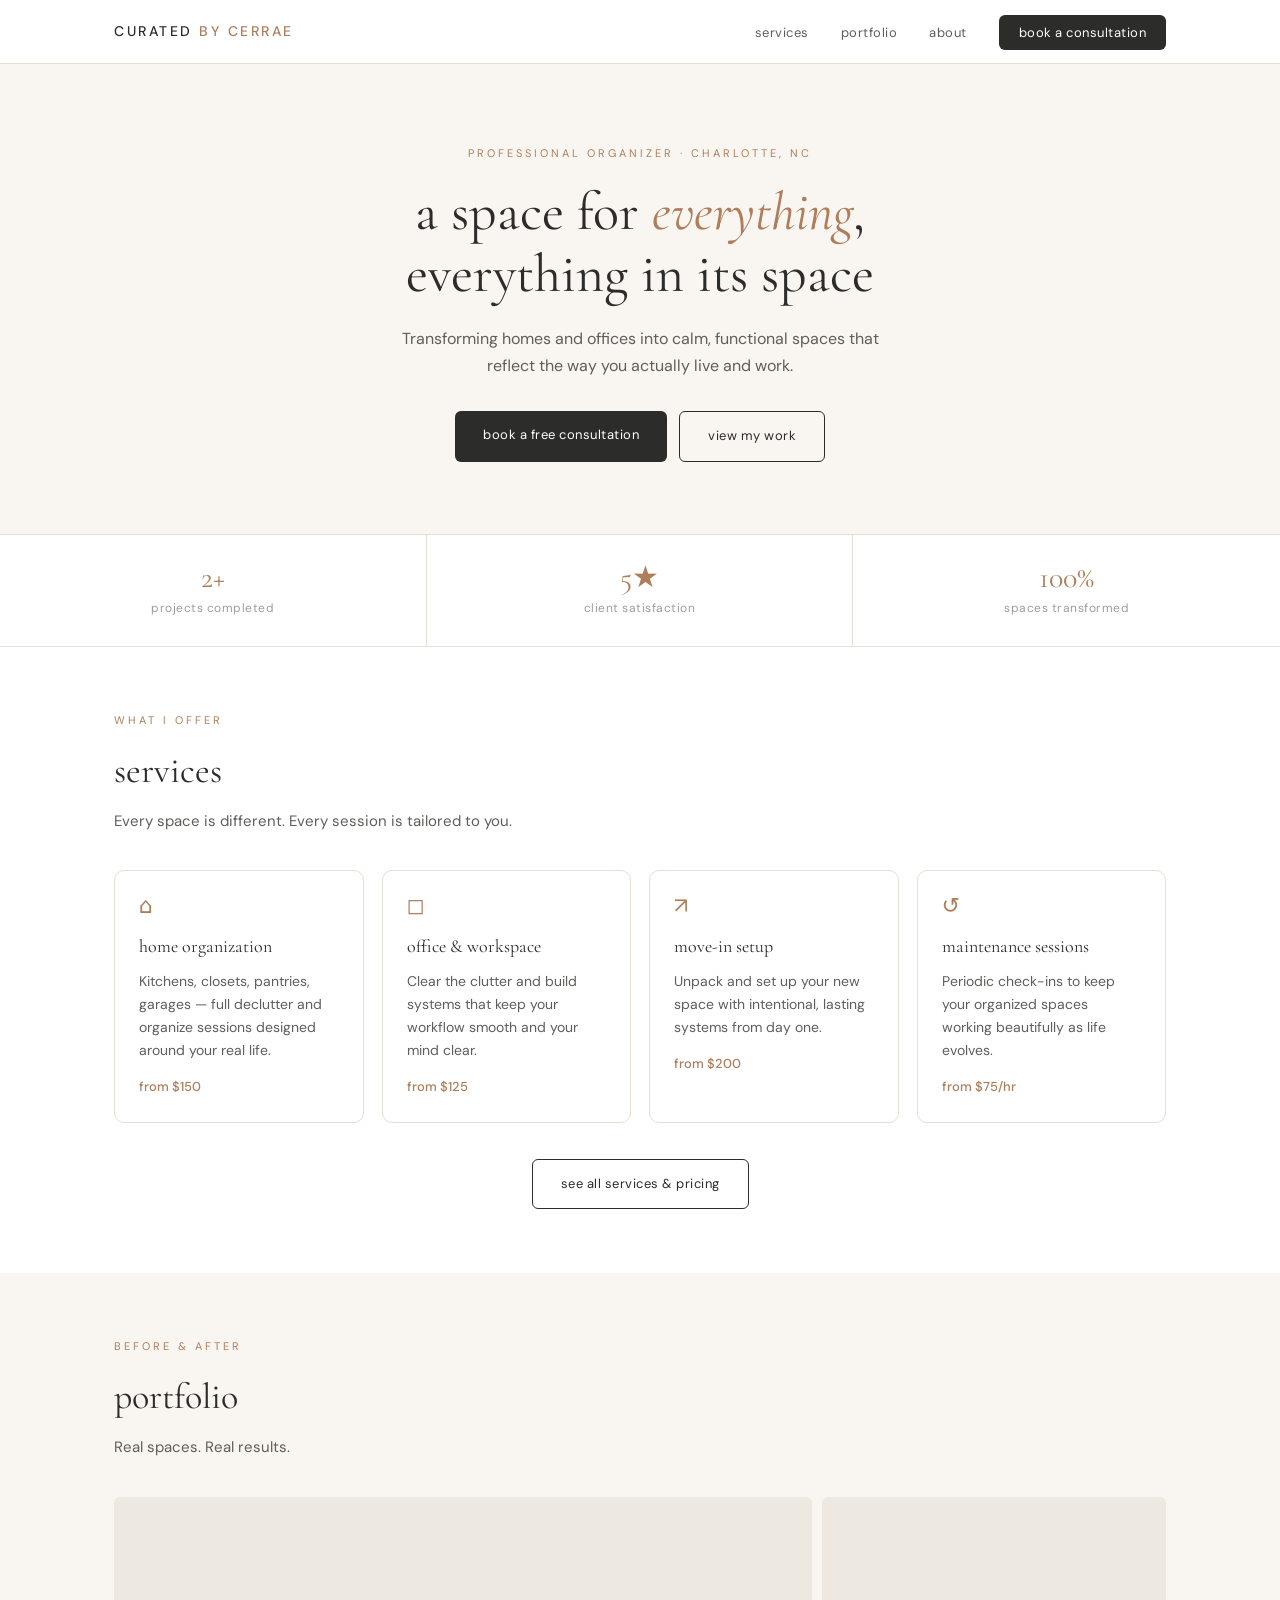
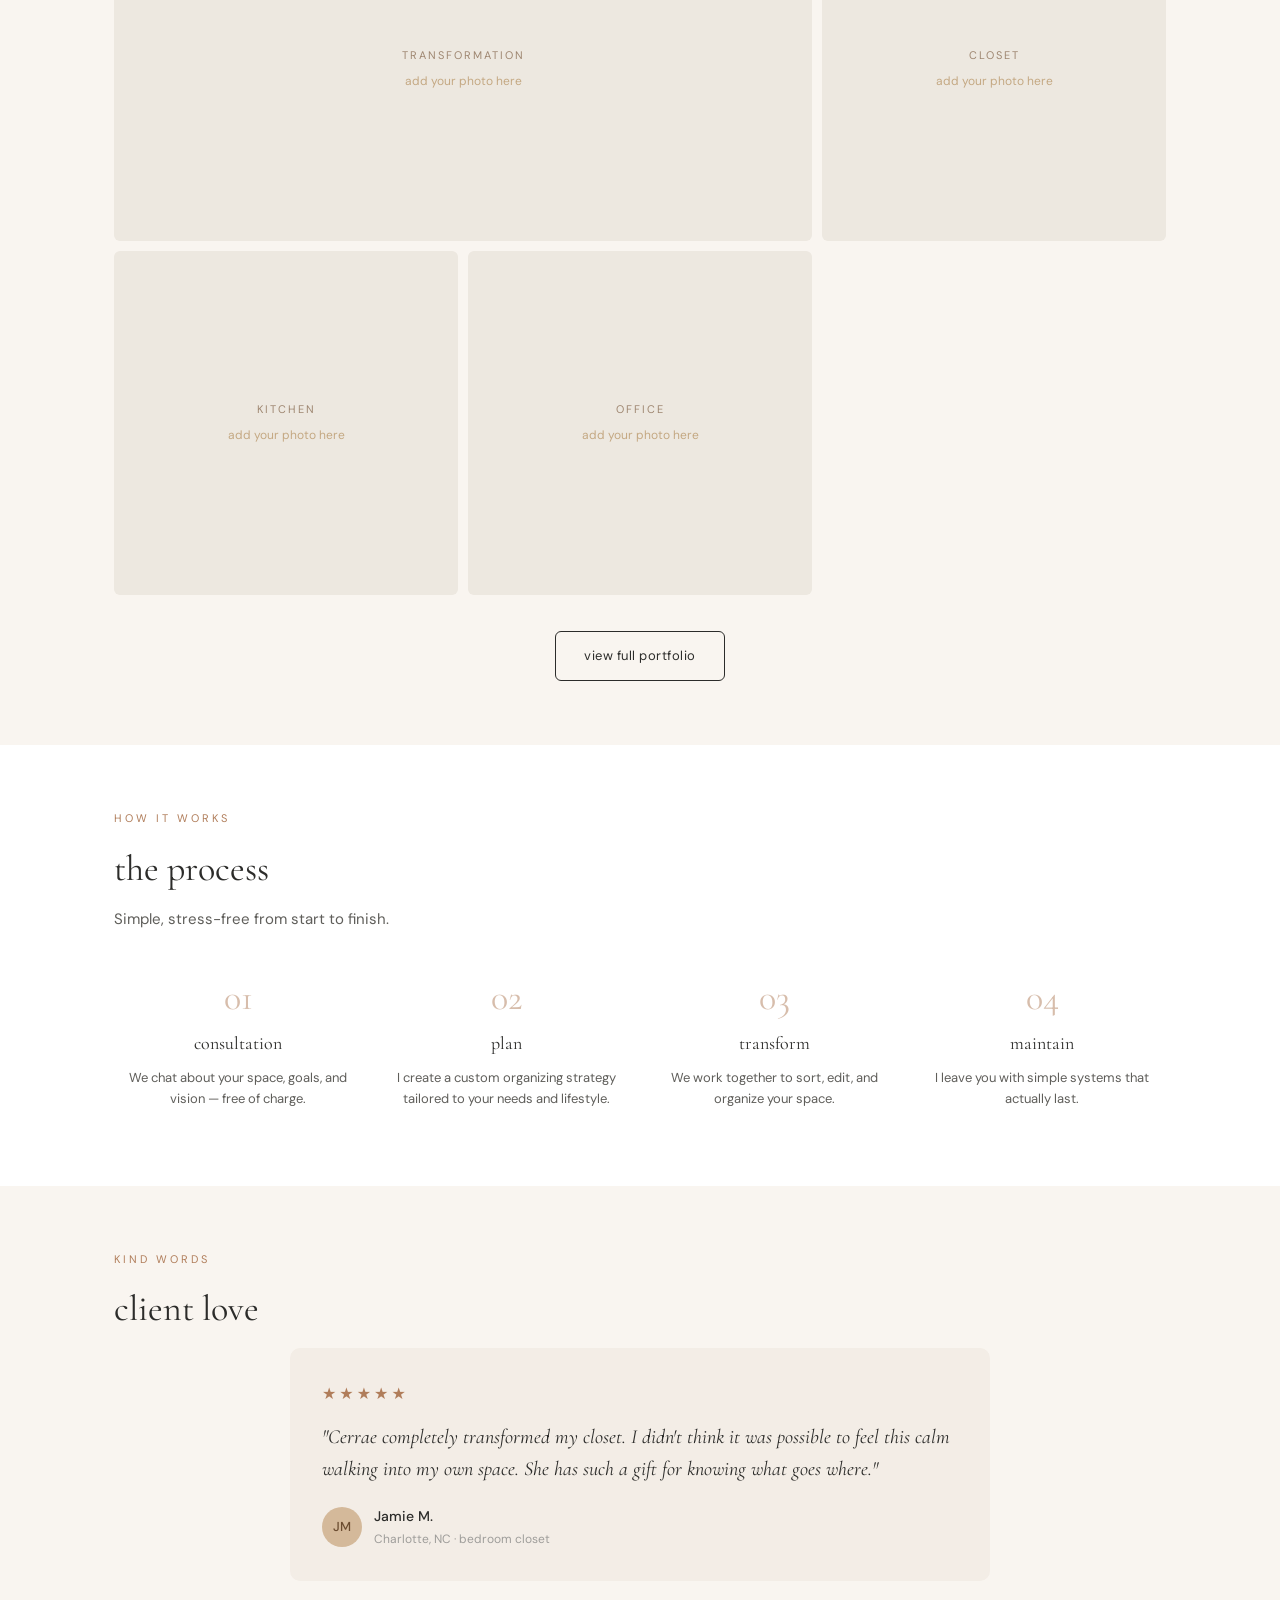
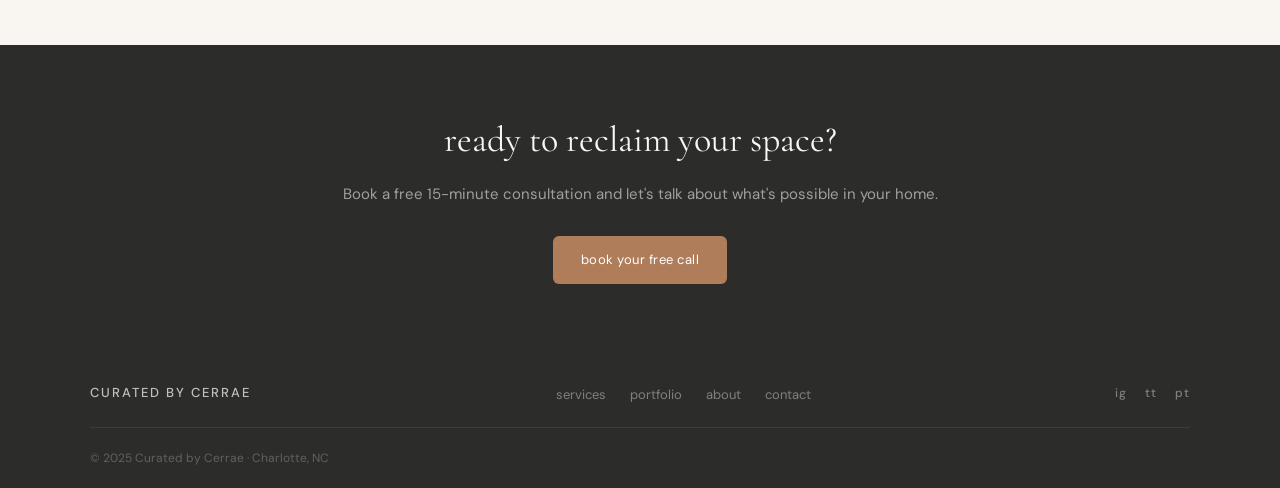
==== index.html @ 3b86411f "Update index.html" ====
<!DOCTYPE html>
<html lang="en">
<head>
  <meta charset="UTF-8" />
  <meta name="viewport" content="width=device-width, initial-scale=1.0" />
  <title>Curated by Cerrae — Professional Organizer · Charlotte, NC</title>
  <meta name="description" content="Professional home and office organizing services in Charlotte, NC. Curated by Cerrae transforms cluttered spaces into calm, functional homes." />
  <link rel="preconnect" href="https://fonts.googleapis.com" />
  <link rel="preconnect" href="https://fonts.gstatic.com" crossorigin />
  <link href="https://fonts.googleapis.com/css2?family=Cormorant+Garamond:ital,wght@0,400;0,500;1,400;1,500&family=DM+Sans:wght@300;400;500&display=swap" rel="stylesheet" />
  <link rel="stylesheet" href="style.css" />
</head>
<body>

  <nav class="nav">
    <div class="nav-inner">
      <a href="index.html" class="logo">curated <span>by cerrae</span></a>
      <button class="nav-toggle" aria-label="open menu" id="navToggle">
        <span></span><span></span><span></span>
      </button>
      <ul class="nav-links" id="navLinks">
        <li><a href="services.html">services</a></li>
        <li><a href="portfolio.html">portfolio</a></li>
        <li><a href="about.html">about</a></li>
        <li><a href="contact.html" class="nav-cta">book a consultation</a></li>
      </ul>
    </div>
  </nav>

  <section class="hero">
    <div class="hero-inner">
      <p class="eyebrow">professional organizer · charlotte, nc</p>
      <h1>a space for <em>everything</em>,<br>everything in its space</h1>
      <p class="hero-sub">Transforming homes and offices into calm, functional spaces that reflect the way you actually live and work.</p>
      <div class="hero-btns">
        <a href="contact.html" class="btn-primary">book a free consultation</a>
        <a href="portfolio.html" class="btn-outline">view my work</a>
      </div>
    </div>
  </section>

  <div class="stats-bar">
    <div class="stat">
      <span class="stat-num">2+</span>
      <span class="stat-label">projects completed</span>
    </div>
    <div class="stat">
      <span class="stat-num">5★</span>
      <span class="stat-label">client satisfaction</span>
    </div>
    <div class="stat">
      <span class="stat-num">100%</span>
      <span class="stat-label">spaces transformed</span>
    </div>
  </div>

  <section class="section">
    <div class="container">
      <p class="section-label">what i offer</p>
      <h2 class="section-title">services</h2>
      <p class="section-sub">Every space is different. Every session is tailored to you.</p>
      <div class="services-grid">
        <div class="service-card">
          <div class="service-icon">⌂</div>
          <h3>home organization</h3>
          <p>Kitchens, closets, pantries, garages — full declutter and organize sessions designed around your real life.</p>
          <span class="price">from $150</span>
        </div>
        <div class="service-card">
          <div class="service-icon">◻</div>
          <h3>office & workspace</h3>
          <p>Clear the clutter and build systems that keep your workflow smooth and your mind clear.</p>
          <span class="price">from $125</span>
        </div>
        <div class="service-card">
          <div class="service-icon">↗</div>
          <h3>move-in setup</h3>
          <p>Unpack and set up your new space with intentional, lasting systems from day one.</p>
          <span class="price">from $200</span>
        </div>
        <div class="service-card">
          <div class="service-icon">↺</div>
          <h3>maintenance sessions</h3>
          <p>Periodic check-ins to keep your organized spaces working beautifully as life evolves.</p>
          <span class="price">from $75/hr</span>
        </div>
      </div>
      <div class="section-cta">
        <a href="services.html" class="btn-outline">see all services & pricing</a>
      </div>
    </div>
  </section>

  <section class="section section-alt">
    <div class="container">
      <p class="section-label">before & after</p>
      <h2 class="section-title">portfolio</h2>
      <p class="section-sub">Real spaces. Real results.</p>
      <div class="portfolio-grid">
        <div class="portfolio-item portfolio-large">
          <div class="portfolio-placeholder">
            <span class="port-label">transformation</span>
            <p class="port-hint">add your photo here</p>
          </div>
        </div>
        <div class="portfolio-item">
          <div class="portfolio-placeholder">
            <span class="port-label">closet</span>
            <p class="port-hint">add your photo here</p>
          </div>
        </div>
        <div class="portfolio-item">
          <div class="portfolio-placeholder">
            <span class="port-label">kitchen</span>
            <p class="port-hint">add your photo here</p>
          </div>
        </div>
        <div class="portfolio-item">
          <div class="portfolio-placeholder">
            <span class="port-label">office</span>
            <p class="port-hint">add your photo here</p>
          </div>
        </div>
      </div>
      <div class="section-cta">
        <a href="portfolio.html" class="btn-outline">view full portfolio</a>
      </div>
    </div>
  </section>

  <section class="section">
    <div class="container">
      <p class="section-label">how it works</p>
      <h2 class="section-title">the process</h2>
      <p class="section-sub">Simple, stress-free from start to finish.</p>
      <div class="process-steps">
        <div class="process-step">
          <div class="process-num">01</div>
          <h3>consultation</h3>
          <p>We chat about your space, goals, and vision — free of charge.</p>
        </div>
        <div class="process-step">
          <div class="process-num">02</div>
          <h3>plan</h3>
          <p>I create a custom organizing strategy tailored to your needs and lifestyle.</p>
        </div>
        <div class="process-step">
          <div class="process-num">03</div>
          <h3>transform</h3>
          <p>We work together to sort, edit, and organize your space.</p>
        </div>
        <div class="process-step">
          <div class="process-num">04</div>
          <h3>maintain</h3>
          <p>I leave you with simple systems that actually last.</p>
        </div>
      </div>
    </div>
  </section>

  <section class="section section-alt">
    <div class="container">
      <p class="section-label">kind words</p>
      <h2 class="section-title">client love</h2>
      <div class="testimonial">
        <div class="stars">★★★★★</div>
        <blockquote>"Cerrae completely transformed my closet. I didn't think it was possible to feel this calm walking into my own space. She has such a gift for knowing what goes where."</blockquote>
        <div class="testimonial-author">
          <div class="avatar">JM</div>
          <div>
            <p class="author-name">Jamie M.</p>
            <p class="author-detail">Charlotte, NC · bedroom closet</p>
          </div>
        </div>
      </div>
    </div>
  </section>

  <section class="cta-banner">
    <div class="container">
      <h2>ready to reclaim your space?</h2>
      <p>Book a free 15-minute consultation and let's talk about what's possible in your home.</p>
      <a href="contact.html" class="btn-warm">book your free call</a>
    </div>
  </section>

  <footer class="footer">
    <div class="footer-inner">
      <p class="footer-logo">curated by cerrae</p>
      <ul class="footer-links">
        <li><a href="services.html">services</a></li>
        <li><a href="portfolio.html">portfolio</a></li>
        <li><a href="about.html">about</a></li>
        <li><a href="contact.html">contact</a></li>
      </ul>
      <div class="footer-social">
        <a href="#" aria-label="Instagram">ig</a>
        <a href="#" aria-label="TikTok">tt</a>
        <a href="#" aria-label="Pinterest">pt</a>
      </div>
    </div>
    <p class="footer-copy">© 2025 Curated by Cerrae · Charlotte, NC</p>
  </footer>

  <script src="main.js"></script>
</body>
</html>
---- style.css ----
/* ================================
   CURATED BY CERRAE — STYLESHEET
================================ */

:root {
  --brand: #B07D5A;
  --brand-dark: #8a5c3a;
  --dark: #2C2C2A;
  --cream: #F9F5F0;
  --cream-mid: #F3EDE6;
  --border: #E8DDD3;
  --text: #2C2C2A;
  --text-mid: #5F5E5A;
  --text-light: #9E9D9A;
  --font-display: 'Cormorant Garamond', Georgia, serif;
  --font-body: 'DM Sans', system-ui, sans-serif;
  --radius: 10px;
  --radius-sm: 6px;
  --max-w: 1100px;
}

*, *::before, *::after { box-sizing: border-box; margin: 0; padding: 0; }
html { scroll-behavior: smooth; }
body {
  font-family: var(--font-body);
  color: var(--text);
  background: #fff;
  line-height: 1.7;
  font-size: 16px;
}
img { max-width: 100%; display: block; }
a { color: inherit; text-decoration: none; }

/* NAV */
.nav {
  position: sticky;
  top: 0;
  z-index: 100;
  background: #fff;
  border-bottom: 1px solid var(--border);
}
.nav-inner {
  max-width: var(--max-w);
  margin: 0 auto;
  padding: 18px 24px;
  display: flex;
  align-items: center;
  justify-content: space-between;
  gap: 24px;
}
.logo {
  font-family: var(--font-body);
  font-size: 14px;
  font-weight: 500;
  letter-spacing: 2.5px;
  text-transform: uppercase;
  color: var(--dark);
}
.logo span { color: var(--brand); }
.nav-links {
  display: flex;
  align-items: center;
  gap: 32px;
  list-style: none;
}
.nav-links a {
  font-size: 13px;
  letter-spacing: 0.5px;
  color: var(--text-mid);
  transition: color 0.2s;
}
.nav-links a:hover,
.nav-links a.active { color: var(--dark); }
.nav-cta {
  background: var(--dark) !important;
  color: #fff !important;
  padding: 9px 20px;
  border-radius: var(--radius-sm);
  font-size: 13px !important;
  letter-spacing: 0.5px;
  transition: background 0.2s !important;
}
.nav-cta:hover { background: #444 !important; }
.nav-toggle {
  display: none;
  flex-direction: column;
  gap: 5px;
  background: none;
  border: none;
  cursor: pointer;
  padding: 4px;
}
.nav-toggle span {
  display: block;
  width: 22px;
  height: 1.5px;
  background: var(--dark);
  transition: all 0.3s;
}

/* HERO */
.hero {
  background: var(--cream);
  padding: 80px 24px 72px;
  text-align: center;
  border-bottom: 1px solid var(--border);
}
.hero-inner {
  max-width: 640px;
  margin: 0 auto;
}
.eyebrow {
  font-size: 11px;
  letter-spacing: 3px;
  text-transform: uppercase;
  color: var(--brand);
  margin-bottom: 18px;
}
.hero h1 {
  font-family: var(--font-display);
  font-size: clamp(36px, 6vw, 54px);
  font-weight: 400;
  line-height: 1.15;
  color: var(--dark);
  margin-bottom: 20px;
}
.hero h1 em {
  font-style: italic;
  color: var(--brand);
}
.hero-sub {
  font-size: 16px;
  color: var(--text-mid);
  max-width: 480px;
  margin: 0 auto 32px;
}
.hero-btns {
  display: flex;
  gap: 12px;
  justify-content: center;
  flex-wrap: wrap;
}

/* PAGE HERO (about, services, portfolio, contact) */
.page-hero {
  background: var(--cream);
  padding: 56px 24px 48px;
  border-bottom: 1px solid var(--border);
}
.page-hero .container { text-align: center; }
.page-hero h1 {
  font-family: var(--font-display);
  font-size: clamp(32px, 5vw, 46px);
  font-weight: 400;
  color: var(--dark);
  margin-bottom: 14px;
}

/* BUTTONS */
.btn-primary {
  display: inline-block;
  background: var(--dark);
  color: #fff;
  padding: 13px 28px;
  border-radius: var(--radius-sm);
  font-size: 13px;
  font-family: var(--font-body);
  letter-spacing: 0.5px;
  transition: background 0.2s;
  border: none;
  cursor: pointer;
}
.btn-primary:hover { background: #444; }
.btn-outline {
  display: inline-block;
  background: transparent;
  color: var(--dark);
  padding: 13px 28px;
  border-radius: var(--radius-sm);
  font-size: 13px;
  letter-spacing: 0.5px;
  border: 1px solid var(--dark);
  transition: background 0.2s, color 0.2s;
}
.btn-outline:hover { background: var(--dark); color: #fff; }
.btn-warm {
  display: inline-block;
  background: var(--brand);
  color: #fff;
  padding: 13px 28px;
  border-radius: var(--radius-sm);
  font-size: 13px;
  letter-spacing: 0.5px;
  transition: background 0.2s;
  border: none;
  cursor: pointer;
}
.btn-warm:hover { background: var(--brand-dark); }
.btn-full { width: 100%; text-align: center; }

/* STATS BAR */
.stats-bar {
  display: grid;
  grid-template-columns: repeat(3, 1fr);
  border-bottom: 1px solid var(--border);
}
.stat {
  padding: 28px 20px;
  text-align: center;
  border-right: 1px solid var(--border);
  display: flex;
  flex-direction: column;
  gap: 5px;
}
.stat:last-child { border-right: none; }
.stat-num {
  font-family: var(--font-display);
  font-size: 30px;
  font-weight: 400;
  color: var(--brand);
  line-height: 1;
}
.stat-label {
  font-size: 12px;
  letter-spacing: 0.5px;
  color: var(--text-light);
}

/* LAYOUT */
.container {
  max-width: var(--max-w);
  margin: 0 auto;
  padding: 0 24px;
}
.section { padding: 64px 0; }
.section-alt { background: var(--cream); }
.section-label {
  font-size: 11px;
  letter-spacing: 3px;
  text-transform: uppercase;
  color: var(--brand);
  margin-bottom: 10px;
}
.section-title {
  font-family: var(--font-display);
  font-size: clamp(26px, 4vw, 36px);
  font-weight: 400;
  color: var(--dark);
  margin-bottom: 8px;
}
.section-sub {
  font-size: 15px;
  color: var(--text-mid);
  margin-bottom: 36px;
}
.section-cta { margin-top: 36px; text-align: center; }

/* SERVICES GRID */
.services-grid {
  display: grid;
  grid-template-columns: repeat(auto-fit, minmax(220px, 1fr));
  gap: 18px;
}
.service-card {
  background: #fff;
  border: 1px solid var(--border);
  border-radius: var(--radius);
  padding: 24px;
  transition: border-color 0.2s;
}
.service-card:hover { border-color: var(--brand); }
.service-icon {
  font-size: 22px;
  color: var(--brand);
  margin-bottom: 14px;
  line-height: 1;
}
.service-card h3 {
  font-family: var(--font-display);
  font-size: 18px;
  font-weight: 400;
  margin-bottom: 8px;
  color: var(--dark);
}
.service-card p {
  font-size: 14px;
  color: var(--text-mid);
  line-height: 1.65;
}
.price {
  display: block;
  margin-top: 14px;
  font-size: 13px;
  font-weight: 500;
  color: var(--brand);
}

/* SERVICES DETAIL PAGE */
.service-detail-grid {
  display: grid;
  grid-template-columns: repeat(auto-fit, minmax(460px, 1fr));
  gap: 24px;
}
.service-detail-card {
  background: #fff;
  border: 1px solid var(--border);
  border-radius: var(--radius);
  padding: 28px;
}
.sdc-header {
  display: flex;
  align-items: flex-start;
  gap: 18px;
  margin-bottom: 18px;
}
.sdc-icon { font-size: 28px; color: var(--brand); line-height: 1; margin-top: 4px; }
.sdc-header h2 {
  font-family: var(--font-display);
  font-size: 22px;
  font-weight: 400;
  color: var(--dark);
  margin-bottom: 4px;
}
.sdc-price { font-size: 14px; font-weight: 500; color: var(--brand); }
.sdc-desc { font-size: 14px; color: var(--text-mid); line-height: 1.75; margin-bottom: 18px; }
.sdc-includes { list-style: none; margin-bottom: 16px; }
.sdc-includes li {
  font-size: 13px;
  color: var(--text-mid);
  padding: 5px 0 5px 16px;
  border-bottom: 1px solid var(--cream-mid);
  position: relative;
}
.sdc-includes li::before { content: '✓'; position: absolute; left: 0; color: var(--brand); font-size: 12px; }
.sdc-spaces { font-size: 12px; color: var(--text-light); font-style: italic; }

/* PRICING TABLE */
.pricing-table {
  border: 1px solid var(--border);
  border-radius: var(--radius);
  overflow: hidden;
}
.pricing-row {
  display: grid;
  grid-template-columns: 1.5fr 3fr 1fr;
  gap: 16px;
  padding: 16px 20px;
  border-bottom: 1px solid var(--border);
  align-items: center;
}
.pricing-row:last-child { border-bottom: none; }
.pricing-header {
  background: var(--dark);
  font-size: 11px;
  font-weight: 500;
  letter-spacing: 1.5px;
  text-transform: uppercase;
  color: rgba(255,255,255,0.6);
}
.pricing-featured { background: var(--cream-mid); }
.pricing-free { background: #f0f9f0; }
.pkg-name { font-size: 14px; font-weight: 500; color: var(--dark); }
.pkg-desc { font-size: 13px; color: var(--text-mid); }
.pkg-price { font-size: 15px; font-weight: 500; color: var(--brand); text-align: right; }
.pricing-note { margin-top: 16px; font-size: 13px; color: var(--text-light); font-style: italic; }

/* PORTFOLIO */
.portfolio-grid {
  display: grid;
  grid-template-columns: repeat(3, 1fr);
  gap: 10px;
}
.portfolio-item { border-radius: var(--radius-sm); overflow: hidden; }
.portfolio-large { grid-column: span 2; }
.portfolio-placeholder {
  background: #EDE8E0;
  aspect-ratio: 1;
  display: flex;
  flex-direction: column;
  align-items: center;
  justify-content: center;
  gap: 6px;
}
.portfolio-placeholder.tall { aspect-ratio: 4/5; }
.portfolio-large .portfolio-placeholder { aspect-ratio: unset; height: 100%; min-height: 220px; }
.port-label { font-size: 11px; letter-spacing: 2px; text-transform: uppercase; color: #9E8670; }
.port-hint { font-size: 12px; color: #C4A882; }

/* PORTFOLIO PAGE */
.portfolio-project { margin-bottom: 56px; }
.portfolio-divider { height: 1px; background: var(--border); margin-bottom: 56px; }
.project-header { margin-bottom: 20px; }
.project-header h2 {
  font-family: var(--font-display);
  font-size: 24px;
  font-weight: 400;
  color: var(--dark);
}
.project-detail { font-size: 13px; color: var(--text-light); margin-top: 4px; }
.before-after-grid {
  display: grid;
  grid-template-columns: 1fr 1fr;
  gap: 12px;
  margin-bottom: 16px;
}
.ba-item { position: relative; }
.ba-label {
  display: inline-block;
  font-size: 11px;
  font-weight: 500;
  letter-spacing: 1.5px;
  text-transform: uppercase;
  background: rgba(0,0,0,0.55);
  color: #fff;
  padding: 4px 10px;
  border-radius: 4px;
  position: absolute;
  top: 10px;
  left: 10px;
  z-index: 1;
}
.ba-after { background: rgba(176, 125, 90, 0.85); }
.project-caption { font-size: 14px; color: var(--text-mid); font-style: italic; line-height: 1.7; }

/* PROCESS */
.process-steps {
  display: grid;
  grid-template-columns: repeat(4, 1fr);
  gap: 20px;
}
.process-step { text-align: center; padding: 12px; }
.process-num {
  font-family: var(--font-display);
  font-size: 36px;
  font-weight: 400;
  color: var(--brand);
  opacity: 0.5;
  margin-bottom: 12px;
  line-height: 1;
}
.process-step h3 {
  font-family: var(--font-display);
  font-size: 18px;
  font-weight: 400;
  color: var(--dark);
  margin-bottom: 8px;
}
.process-step p { font-size: 13px; color: var(--text-mid); line-height: 1.65; }

/* TESTIMONIAL */
.testimonial {
  background: var(--cream-mid);
  border-radius: var(--radius);
  padding: 32px;
  max-width: 700px;
  margin: 0 auto;
}
.stars { color: var(--brand); font-size: 16px; margin-bottom: 14px; letter-spacing: 3px; }
.testimonial blockquote {
  font-family: var(--font-display);
  font-size: 20px;
  font-weight: 400;
  font-style: italic;
  color: var(--dark);
  line-height: 1.6;
  margin-bottom: 20px;
}
.testimonial-author { display: flex; align-items: center; gap: 12px; }
.avatar {
  width: 40px; height: 40px;
  border-radius: 50%;
  background: #D4B99A;
  display: flex; align-items: center; justify-content: center;
  font-size: 13px; font-weight: 500; color: #6B4C30;
  flex-shrink: 0;
}
.author-name { font-size: 14px; font-weight: 500; color: var(--dark); }
.author-detail { font-size: 12px; color: var(--text-light); }

/* CTA BANNER */
.cta-banner { background: var(--dark); padding: 64px 24px; text-align: center; }
.cta-banner h2 {
  font-family: var(--font-display);
  font-size: clamp(24px, 4vw, 36px);
  font-weight: 400;
  color: var(--cream);
  margin-bottom: 12px;
}
.cta-banner p { font-size: 15px; color: rgba(255,255,255,0.55); margin-bottom: 28px; }

/* ABOUT PAGE */
.about-layout {
  display: grid;
  grid-template-columns: 340px 1fr;
  gap: 48px;
  align-items: start;
}
.about-photo-placeholder {
  aspect-ratio: 3/4;
  background: #EDE8E0;
  border-radius: var(--radius);
  display: flex;
  align-items: center;
  justify-content: center;
  font-size: 14px;
  color: #9E8670;
  font-style: italic;
}
.about-photo-img {
  width: 100%;
  aspect-ratio: 3/4;
  object-fit: cover;
  object-position: top;
  border-radius: var(--radius);
}
.about-values { display: flex; flex-wrap: wrap; gap: 8px; margin-top: 16px; }
.value-tag {
  background: var(--cream-mid);
  color: var(--brand-dark);
  font-size: 12px;
  padding: 5px 12px;
  border-radius: 20px;
}
.about-body { font-size: 15px; color: var(--text-mid); line-height: 1.8; margin-bottom: 16px; }
.about-fun-facts {
  background: var(--cream);
  border-radius: var(--radius);
  padding: 20px 24px;
  margin-top: 8px;
}
.about-fun-facts h3 {
  font-family: var(--font-display);
  font-size: 16px;
  font-weight: 400;
  color: var(--dark);
  margin-bottom: 12px;
}
.about-fun-facts ul { list-style: none; }
.about-fun-facts li {
  font-size: 14px;
  color: var(--text-mid);
  padding: 6px 0 6px 16px;
  border-bottom: 1px solid var(--border);
  position: relative;
}
.about-fun-facts li:last-child { border-bottom: none; }
.about-fun-facts li::before { content: '—'; position: absolute; left: 0; color: var(--brand); }

/* CONTACT PAGE */
.contact-layout {
  display: grid;
  grid-template-columns: 1.4fr 1fr;
  gap: 48px;
  align-items: start;
}
.contact-form-col h2 {
  font-family: var(--font-display);
  font-size: 26px;
  font-weight: 400;
  color: var(--dark);
  margin-bottom: 6px;
}
.contact-sub { font-size: 14px; color: var(--text-mid); margin-bottom: 28px; }
.contact-form { display: flex; flex-direction: column; gap: 18px; }
.form-row { display: grid; grid-template-columns: 1fr 1fr; gap: 16px; }
.form-group { display: flex; flex-direction: column; gap: 6px; }
.form-group label {
  font-size: 12px; font-weight: 500;
  letter-spacing: 0.5px; color: var(--text-mid);
  text-transform: lowercase;
}
.form-group input,
.form-group select,
.form-group textarea {
  width: 100%;
  padding: 11px 14px;
  border: 1px solid var(--border);
  border-radius: var(--radius-sm);
  font-size: 14px;
  font-family: var(--font-body);
  color: var(--text);
  background: #fff;
  transition: border-color 0.2s;
  appearance: none;
}
.form-group input:focus,
.form-group select:focus,
.form-group textarea:focus { outline: none; border-color: var(--brand); }
.form-group textarea { resize: vertical; min-height: 120px; }
.contact-info-card {
  background: var(--cream);
  border-radius: var(--radius);
  padding: 20px 22px;
  margin-bottom: 14px;
}
.contact-info-card h3 {
  font-family: var(--font-display);
  font-size: 16px; font-weight: 400;
  color: var(--dark); margin-bottom: 14px;
}
.expect-steps { display: flex; flex-direction: column; gap: 12px; }
.expect-step { display: flex; gap: 12px; align-items: flex-start; }
.expect-num {
  width: 24px; height: 24px;
  border-radius: 50%;
  background: var(--cream-mid);
  display: flex; align-items: center; justify-content: center;
  font-size: 12px; font-weight: 500; color: var(--brand);
  flex-shrink: 0;
}
.expect-step p { font-size: 13px; color: var(--text-mid); line-height: 1.55; padding-top: 2px; }
.contact-detail { font-size: 14px; color: var(--text-mid); margin-bottom: 6px; }
.social-links { display: flex; flex-direction: column; gap: 8px; }
.social-link { font-size: 13px; color: var(--brand); font-weight: 500; }
.social-link:hover { color: var(--brand-dark); }

/* VIDEO HERO */
.hero-video {
  position: relative;
  overflow: hidden;
  padding: 80px 24px 72px;
}
.hero-bg-video {
  position: absolute;
  top: 0; left: 0;
  width: 100%; height: 100%;
  object-fit: cover;
  z-index: 0;
}
.hero-overlay {
  position: absolute;
  top: 0; left: 0;
  width: 100%; height: 100%;
  background: rgba(249, 245, 240, 0.82);
  z-index: 1;
}
.hero-video .hero-inner { position: relative; z-index: 2; }

/* FOOTER */
.footer { background: var(--dark); padding: 32px 24px 20px; }
.footer-inner {
  max-width: var(--max-w);
  margin: 0 auto;
  display: flex;
  align-items: center;
  justify-content: space-between;
  gap: 24px;
  flex-wrap: wrap;
  margin-bottom: 20px;
  padding-bottom: 20px;
  border-bottom: 1px solid rgba(255,255,255,0.08);
}
.footer-logo { font-size: 13px; font-weight: 500; letter-spacing: 2px; text-transform: uppercase; color: rgba(255,255,255,0.7); }
.footer-links { display: flex; gap: 24px; list-style: none; }
.footer-links a { font-size: 13px; color: rgba(255,255,255,0.4); transition: color 0.2s; }
.footer-links a:hover { color: rgba(255,255,255,0.8); }
.footer-social { display: flex; gap: 18px; }
.footer-social a { font-size: 12px; font-weight: 500; letter-spacing: 1px; color: rgba(255,255,255,0.4); transition: color 0.2s; }
.footer-social a:hover { color: var(--brand); }
.footer-copy { max-width: var(--max-w); margin: 0 auto; font-size: 12px; color: rgba(255,255,255,0.25); }

/* RESPONSIVE */
@media (max-width: 768px) {
  .nav-links {
    display: none;
    position: absolute;
    top: 100%;
    left: 0; right: 0;
    background: #fff;
    border-bottom: 1px solid var(--border);
    flex-direction: column;
    padding: 16px 24px 20px;
    gap: 16px;
    align-items: flex-start;
  }
  .nav-links.open { display: flex; }
  .nav { position: relative; }
  .nav-toggle { display: flex; }
  .nav-cta { padding: 9px 0 !important; background: none !important; color: var(--dark) !important; }
  .hero { padding: 56px 24px 48px; }
  .stats-bar { grid-template-columns: 1fr 1fr 1fr; }
  .stat { padding: 20px 10px; }
  .stat-num { font-size: 22px; }
  .process-steps { grid-template-columns: repeat(2, 1fr); }
  .service-detail-grid { grid-template-columns: 1fr; }
  .about-layout { grid-template-columns: 1fr; }
  .contact-layout { grid-template-columns: 1fr; }
  .form-row { grid-template-columns: 1fr; }
  .portfolio-grid { grid-template-columns: 1fr 1fr; }
  .portfolio-large { grid-column: span 2; }
  .before-after-grid { grid-template-columns: 1fr; }
  .pricing-row { grid-template-columns: 1fr; gap: 4px; }
  .pricing-header { display: none; }
  .pkg-price { text-align: left; font-size: 14px; }
  .footer-inner { flex-direction: column; align-items: flex-start; gap: 16px; }
}

@media (max-width: 500px) {
  .hero h1 { font-size: 30px; }
  .stats-bar { grid-template-columns: 1fr; }
  .stat { border-right: none; border-bottom: 1px solid var(--border); }
  .process-steps { grid-template-columns: 1fr 1fr; }
  .services-grid { grid-template-columns: 1fr; }
}
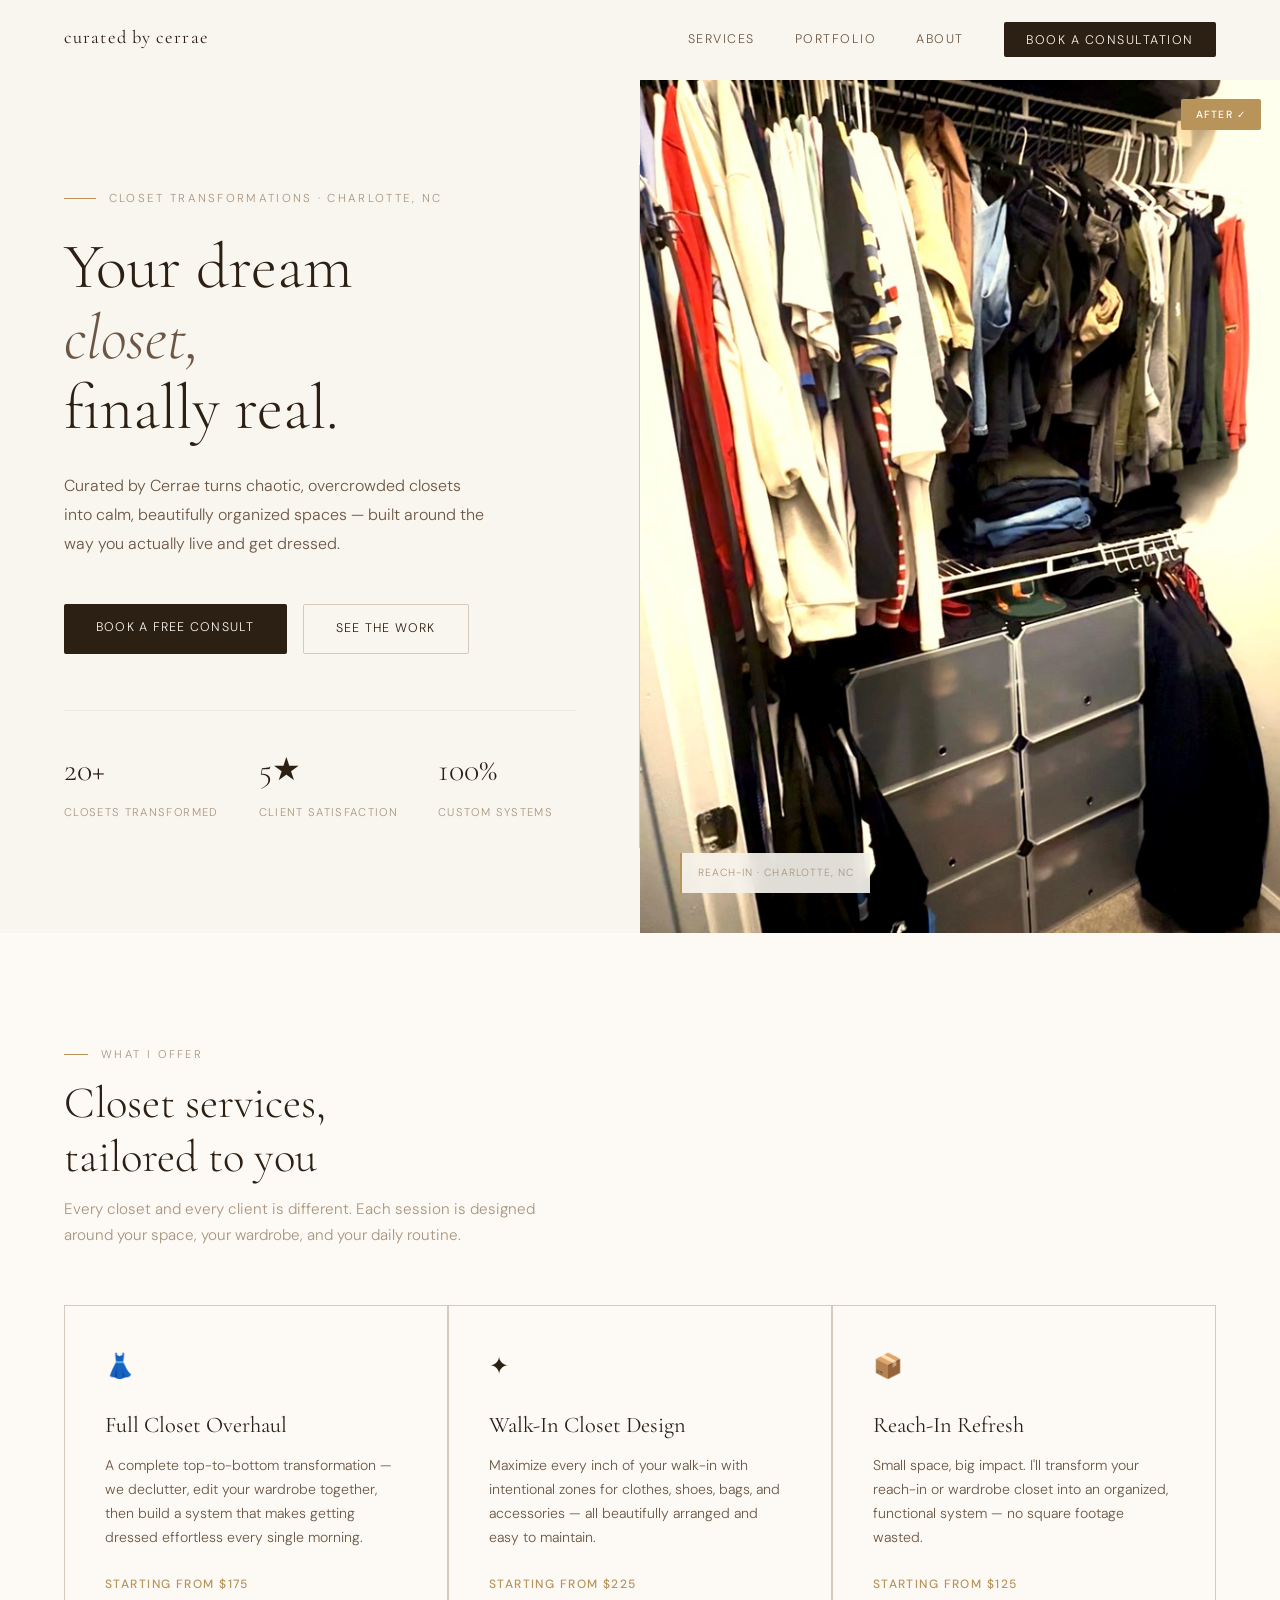
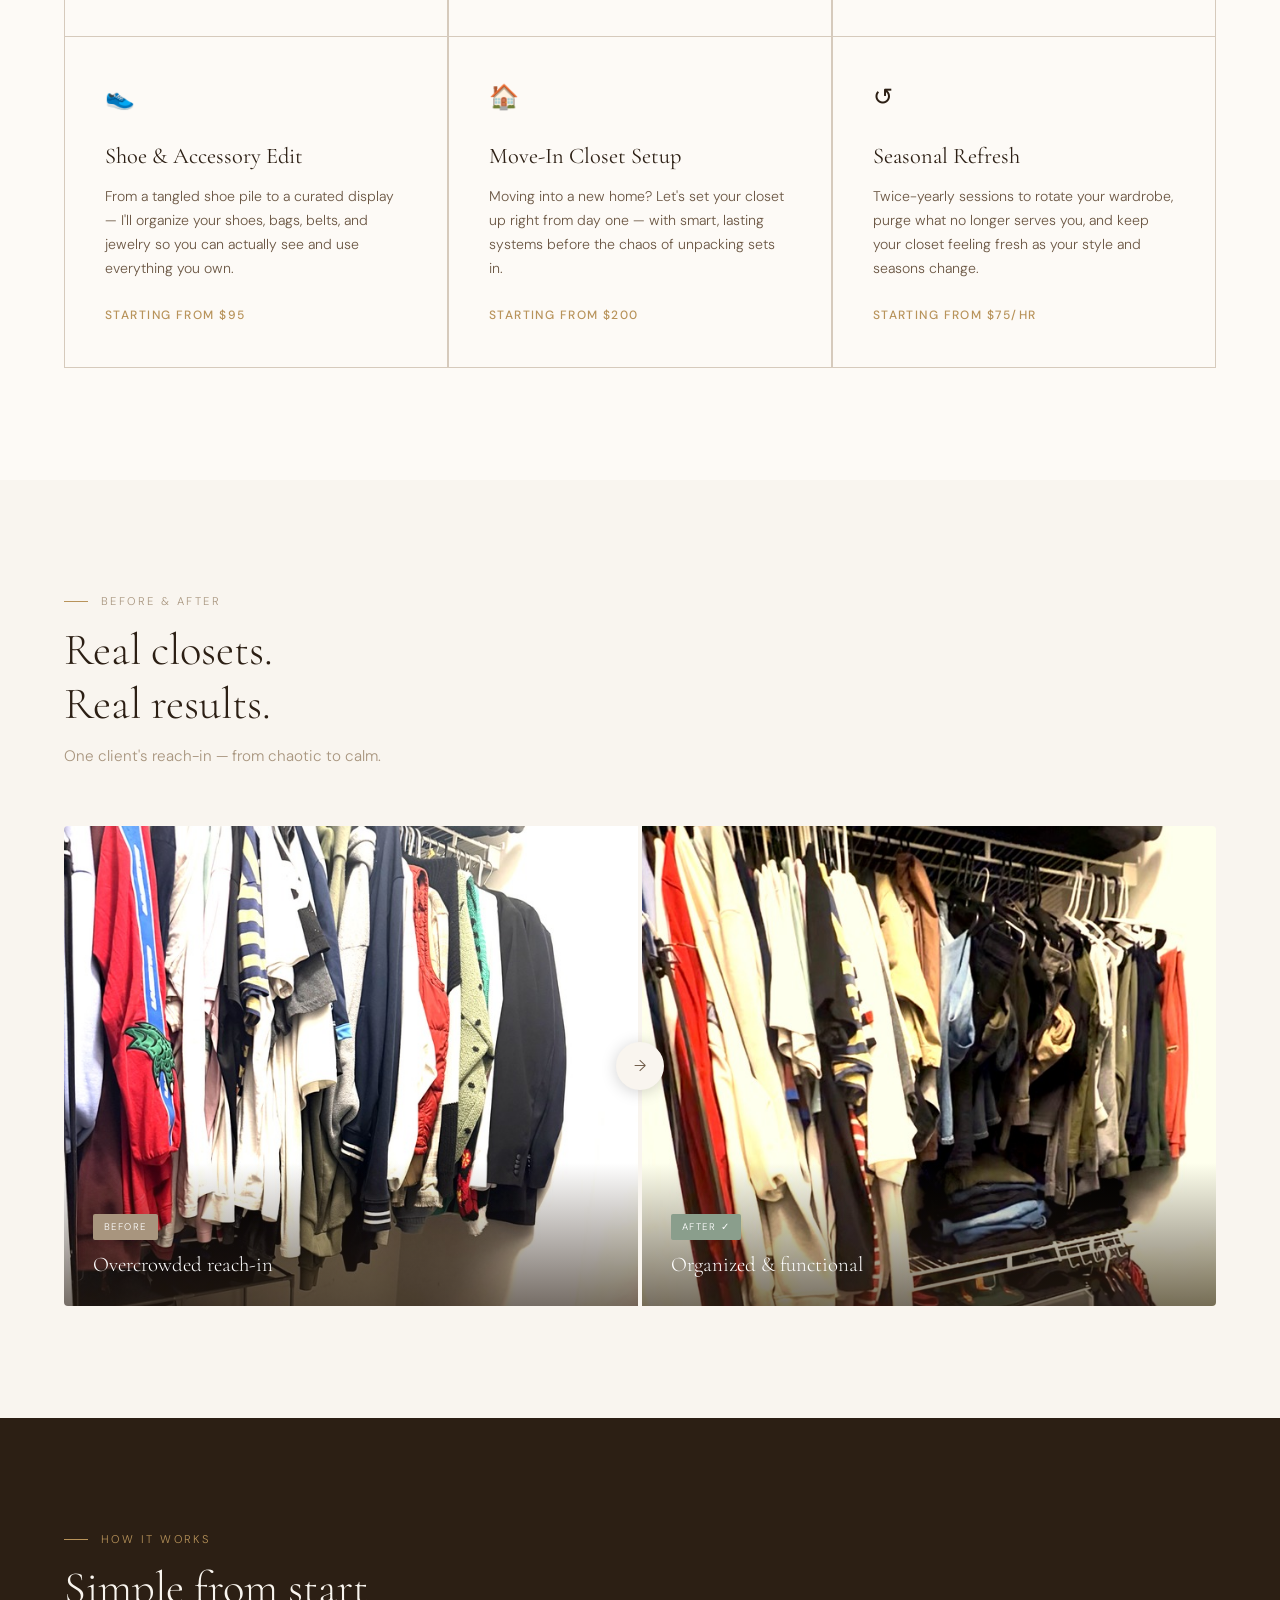
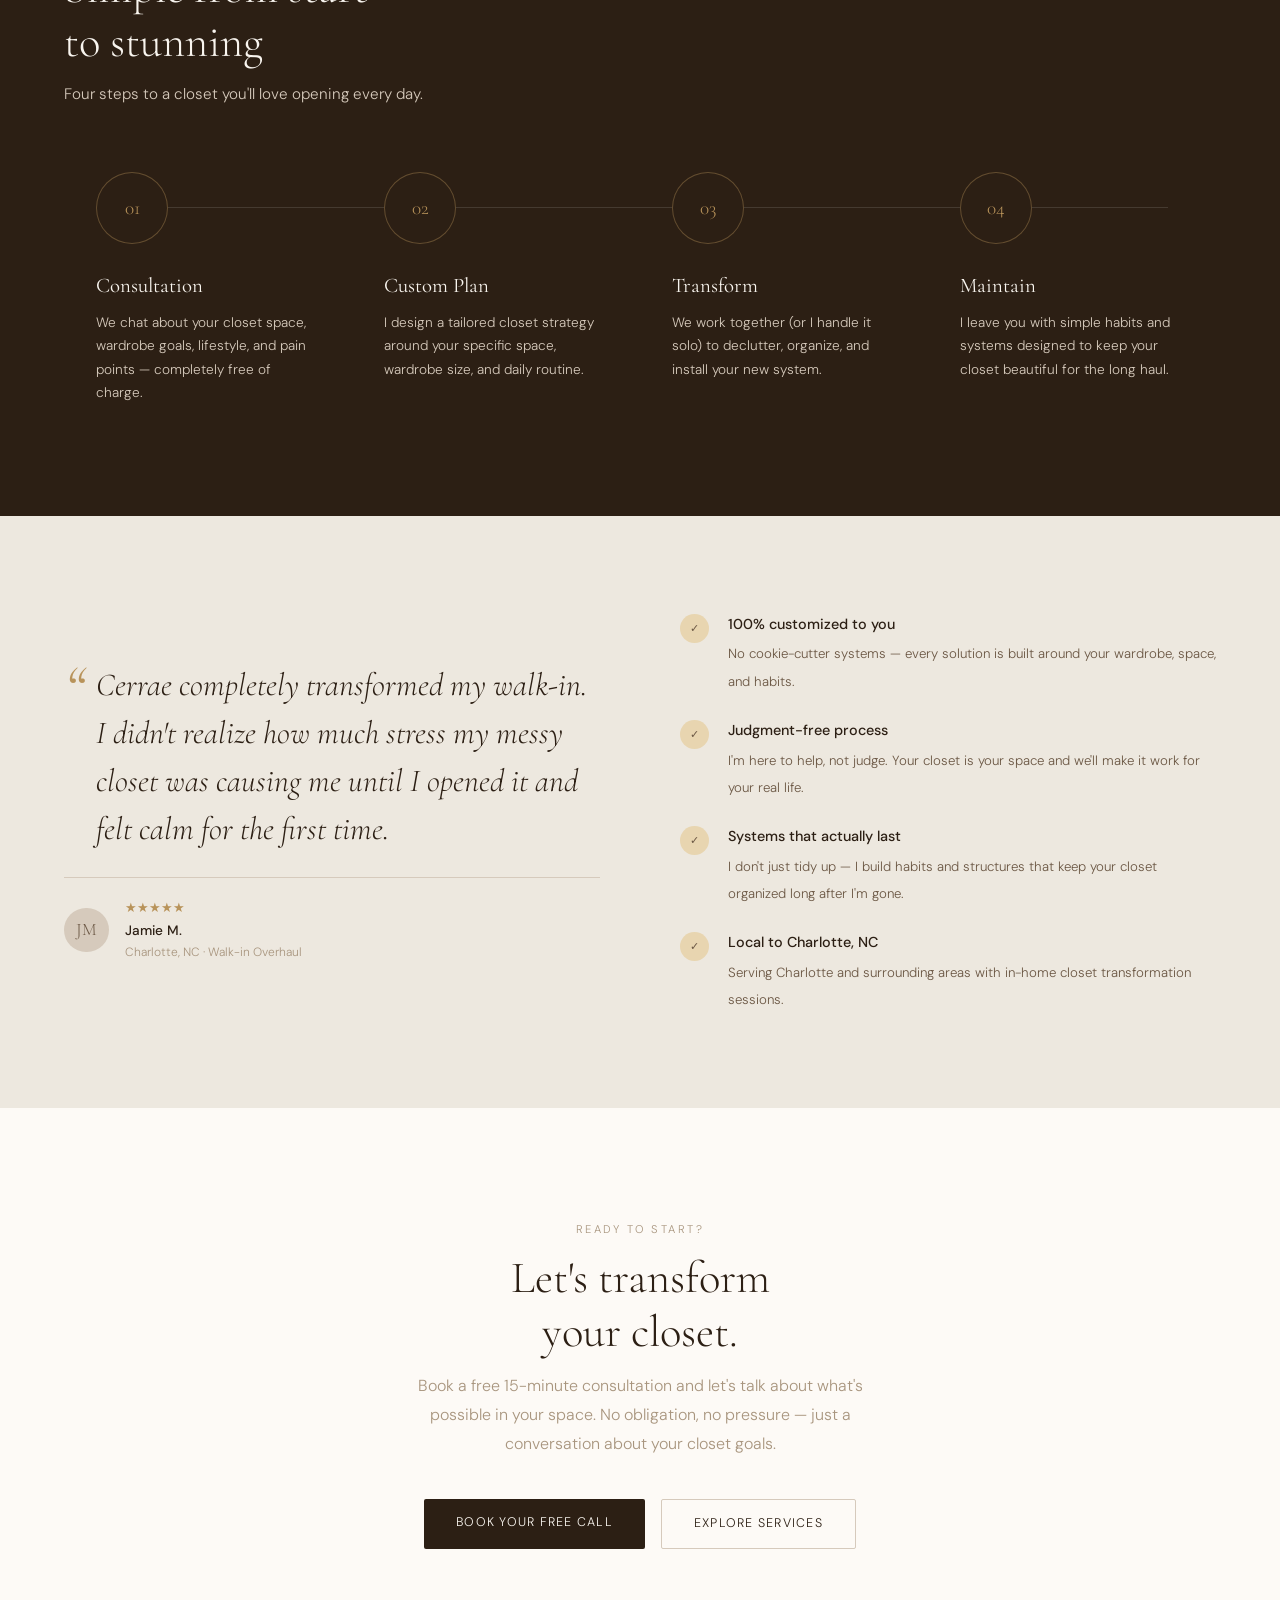
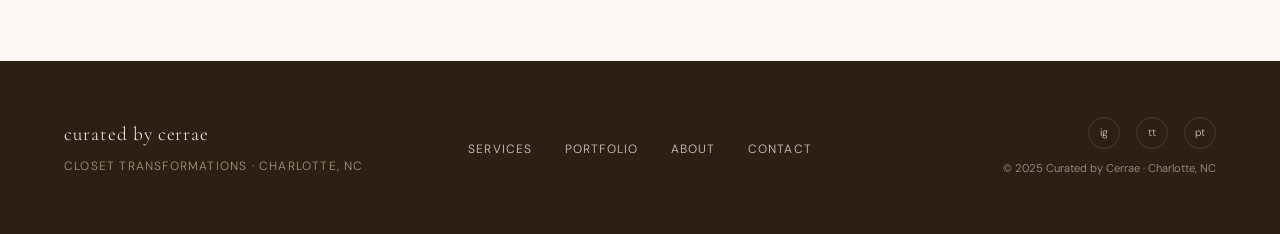
==== commit 7a56fdf7: "Rename index (3).html to index.html" ====
--- a/index.html
+++ b/index.html
@@ -3,205 +3,771 @@
 <head>
   <meta charset="UTF-8" />
   <meta name="viewport" content="width=device-width, initial-scale=1.0" />
-  <title>Curated by Cerrae — Professional Organizer · Charlotte, NC</title>
-  <meta name="description" content="Professional home and office organizing services in Charlotte, NC. Curated by Cerrae transforms cluttered spaces into calm, functional homes." />
-  <link rel="preconnect" href="https://fonts.googleapis.com" />
-  <link rel="preconnect" href="https://fonts.gstatic.com" crossorigin />
-  <link href="https://fonts.googleapis.com/css2?family=Cormorant+Garamond:ital,wght@0,400;0,500;1,400;1,500&family=DM+Sans:wght@300;400;500&display=swap" rel="stylesheet" />
-  <link rel="stylesheet" href="style.css" />
+  <meta name="description" content="Closet transformation services in Charlotte, NC. Curated by Cerrae turns chaotic closets into calm, beautifully organized spaces you'll actually love." />
+  <title>Curated by Cerrae — Closet Transformations · Charlotte, NC</title>
+
+  <link rel="preconnect" href="https://fonts.googleapis.com">
+  <link rel="preconnect" href="https://fonts.gstatic.com" crossorigin>
+  <link href="https://fonts.googleapis.com/css2?family=Cormorant+Garamond:ital,wght@0,300;0,400;0,600;1,300;1,400&family=DM+Sans:wght@300;400;500&display=swap" rel="stylesheet">
+
+  <style>
+    *, *::before, *::after { box-sizing: border-box; margin: 0; padding: 0; }
+
+    :root {
+      --cream: #F9F5EF;
+      --warm-white: #FDFAF6;
+      --linen: #EDE8DF;
+      --sand: #D6CABC;
+      --taupe: #A8957E;
+      --walnut: #6B5744;
+      --espresso: #2C1F14;
+      --sage: #8A9E8C;
+      --sage-light: #C8D5C9;
+      --gold: #B8935A;
+      --gold-light: #E8D5B0;
+      --font-display: 'Cormorant Garamond', serif;
+      --font-body: 'DM Sans', sans-serif;
+    }
+
+    html { scroll-behavior: smooth; }
+    body {
+      background: var(--cream);
+      color: var(--espresso);
+      font-family: var(--font-body);
+      font-weight: 300;
+      line-height: 1.7;
+      overflow-x: hidden;
+    }
+
+    /* ── NAV ── */
+    nav {
+      position: fixed;
+      top: 0; left: 0; right: 0;
+      z-index: 100;
+      display: flex;
+      align-items: center;
+      justify-content: space-between;
+      padding: 1.4rem 4rem;
+      background: rgba(249,245,239,0.92);
+      backdrop-filter: blur(12px);
+      border-bottom: 1px solid transparent;
+      transition: border-color 0.3s;
+    }
+    nav.scrolled { border-color: var(--sand); }
+    .nav-logo {
+      font-family: var(--font-display);
+      font-size: 1.15rem;
+      font-weight: 400;
+      letter-spacing: 0.06em;
+      color: var(--espresso);
+      text-decoration: none;
+    }
+    .nav-links { display: flex; gap: 2.5rem; list-style: none; }
+    .nav-links a {
+      font-size: 0.78rem;
+      letter-spacing: 0.12em;
+      text-transform: uppercase;
+      color: var(--walnut);
+      text-decoration: none;
+      transition: color 0.2s;
+    }
+    .nav-links a:hover { color: var(--espresso); }
+    .nav-cta {
+      font-size: 0.78rem;
+      letter-spacing: 0.1em;
+      text-transform: uppercase;
+      background: var(--espresso);
+      color: var(--cream) !important;
+      padding: 0.6rem 1.4rem;
+      border-radius: 2px;
+      text-decoration: none;
+      transition: background 0.2s;
+    }
+    .nav-cta:hover { background: var(--walnut) !important; }
+
+    /* ── HERO ── */
+    .hero {
+      min-height: 100vh;
+      display: grid;
+      grid-template-columns: 1fr 1fr;
+      padding-top: 80px;
+    }
+    .hero-left {
+      display: flex;
+      flex-direction: column;
+      justify-content: center;
+      padding: 6rem 4rem;
+      position: relative;
+    }
+    .hero-left::after {
+      content: '';
+      position: absolute;
+      right: 0; top: 10%; bottom: 10%;
+      width: 1px;
+      background: var(--sand);
+    }
+    .hero-eyebrow {
+      font-size: 0.72rem;
+      letter-spacing: 0.2em;
+      text-transform: uppercase;
+      color: var(--taupe);
+      margin-bottom: 1.5rem;
+      display: flex;
+      align-items: center;
+      gap: 0.8rem;
+    }
+    .hero-eyebrow::before {
+      content: '';
+      width: 2rem; height: 1px;
+      background: var(--gold);
+      display: block;
+    }
+    .hero-title {
+      font-family: var(--font-display);
+      font-size: clamp(3rem, 5vw, 5.5rem);
+      font-weight: 300;
+      line-height: 1.1;
+      color: var(--espresso);
+      margin-bottom: 1.8rem;
+    }
+    .hero-title em { font-style: italic; color: var(--walnut); }
+    .hero-sub {
+      font-size: 1rem;
+      color: var(--walnut);
+      max-width: 420px;
+      margin-bottom: 2.8rem;
+      line-height: 1.8;
+    }
+    .hero-btns { display: flex; gap: 1rem; flex-wrap: wrap; }
+    .btn-primary {
+      background: var(--espresso);
+      color: var(--cream);
+      padding: 0.85rem 2rem;
+      font-family: var(--font-body);
+      font-size: 0.78rem;
+      letter-spacing: 0.1em;
+      text-transform: uppercase;
+      text-decoration: none;
+      border-radius: 2px;
+      transition: background 0.2s;
+    }
+    .btn-primary:hover { background: var(--walnut); }
+    .btn-secondary {
+      color: var(--espresso);
+      padding: 0.85rem 2rem;
+      font-family: var(--font-body);
+      font-size: 0.78rem;
+      letter-spacing: 0.1em;
+      text-transform: uppercase;
+      text-decoration: none;
+      border: 1px solid var(--sand);
+      border-radius: 2px;
+      transition: border-color 0.2s;
+    }
+    .btn-secondary:hover { border-color: var(--espresso); }
+    .hero-stats {
+      display: flex;
+      gap: 2.5rem;
+      margin-top: 3.5rem;
+      padding-top: 2rem;
+      border-top: 1px solid var(--linen);
+    }
+    .stat-num {
+      font-family: var(--font-display);
+      font-size: 2rem;
+      font-weight: 300;
+      color: var(--espresso);
+      display: block;
+    }
+    .stat-label {
+      font-size: 0.7rem;
+      letter-spacing: 0.12em;
+      text-transform: uppercase;
+      color: var(--taupe);
+    }
+    .hero-right { position: relative; overflow: hidden; }
+    .hero-right img {
+      width: 100%; height: 100%;
+      object-fit: cover;
+      object-position: center top;
+      display: block;
+    }
+    .hero-img-label {
+      position: absolute;
+      bottom: 2.5rem; left: 2.5rem;
+      background: rgba(249,245,239,0.9);
+      backdrop-filter: blur(8px);
+      padding: 0.7rem 1rem;
+      font-size: 0.65rem;
+      letter-spacing: 0.1em;
+      text-transform: uppercase;
+      color: var(--taupe);
+      border-left: 2px solid var(--gold);
+    }
+    .hero-badge {
+      position: absolute;
+      top: 1.2rem; right: 1.2rem;
+      background: var(--gold);
+      color: #fff;
+      padding: 0.4rem 0.9rem;
+      font-size: 0.65rem;
+      letter-spacing: 0.12em;
+      text-transform: uppercase;
+      border-radius: 2px;
+      font-weight: 500;
+    }
+
+    /* ── SECTION SHARED ── */
+    .section-label {
+      font-size: 0.7rem;
+      letter-spacing: 0.22em;
+      text-transform: uppercase;
+      color: var(--taupe);
+      margin-bottom: 0.8rem;
+      display: flex;
+      align-items: center;
+      gap: 0.8rem;
+    }
+    .section-label::before {
+      content: '';
+      width: 1.5rem; height: 1px;
+      background: var(--gold);
+    }
+    .section-title {
+      font-family: var(--font-display);
+      font-size: clamp(2.2rem, 3.5vw, 3.5rem);
+      font-weight: 300;
+      line-height: 1.2;
+      color: var(--espresso);
+      margin-bottom: 0.8rem;
+    }
+    .section-sub {
+      font-size: 0.95rem;
+      color: var(--taupe);
+      max-width: 480px;
+      margin-bottom: 3.5rem;
+    }
+
+    /* ── SERVICES ── */
+    .services {
+      padding: 7rem 4rem;
+      background: var(--warm-white);
+    }
+    .services-grid {
+      display: grid;
+      grid-template-columns: repeat(3, 1fr);
+      gap: 1.5px;
+      background: var(--sand);
+      border: 1.5px solid var(--sand);
+    }
+    .service-card {
+      background: var(--warm-white);
+      padding: 2.5rem;
+      transition: background 0.3s;
+      position: relative;
+      overflow: hidden;
+    }
+    .service-card::before {
+      content: '';
+      position: absolute;
+      bottom: 0; left: 0;
+      height: 2px; width: 0;
+      background: var(--gold);
+      transition: width 0.4s ease;
+    }
+    .service-card:hover { background: var(--cream); }
+    .service-card:hover::before { width: 100%; }
+    .service-icon { font-size: 1.5rem; margin-bottom: 1.2rem; display: block; }
+    .service-name {
+      font-family: var(--font-display);
+      font-size: 1.4rem;
+      font-weight: 400;
+      color: var(--espresso);
+      margin-bottom: 0.6rem;
+    }
+    .service-desc { font-size: 0.88rem; color: var(--walnut); line-height: 1.7; margin-bottom: 1.2rem; }
+    .service-price {
+      font-size: 0.75rem;
+      letter-spacing: 0.12em;
+      text-transform: uppercase;
+      color: var(--gold);
+      font-weight: 500;
+    }
+
+    /* ── BEFORE/AFTER ── */
+    .ba-section {
+      padding: 7rem 4rem;
+      background: var(--cream);
+    }
+    .ba-wrap { position: relative; }
+    .ba-grid {
+      display: grid;
+      grid-template-columns: 1fr 1fr;
+      gap: 4px;
+      border-radius: 4px;
+      overflow: hidden;
+    }
+    .ba-card { position: relative; overflow: hidden; }
+    .ba-card img {
+      width: 100%; height: 480px;
+      object-fit: cover;
+      object-position: center top;
+      display: block;
+      transition: transform 0.5s ease;
+    }
+    .ba-card:hover img { transform: scale(1.03); }
+    .ba-label {
+      position: absolute;
+      bottom: 0; left: 0; right: 0;
+      padding: 3rem 1.8rem 1.5rem;
+      background: linear-gradient(transparent, rgba(44,31,20,0.65));
+      color: #fff;
+    }
+    .ba-tag {
+      font-size: 0.6rem;
+      letter-spacing: 0.15em;
+      text-transform: uppercase;
+      padding: 0.3rem 0.7rem;
+      border-radius: 2px;
+      display: inline-block;
+      margin-bottom: 0.4rem;
+      color: #fff;
+    }
+    .before-tag { background: var(--taupe); }
+    .after-tag  { background: var(--sage);  }
+    .ba-name { font-family: var(--font-display); font-size: 1.3rem; font-weight: 300; }
+    .ba-divider {
+      position: absolute;
+      top: 50%; left: 50%;
+      transform: translate(-50%, -50%);
+      z-index: 10;
+      width: 48px; height: 48px;
+      background: var(--cream);
+      border-radius: 50%;
+      display: flex;
+      align-items: center;
+      justify-content: center;
+      font-size: 1rem;
+      color: var(--walnut);
+      box-shadow: 0 2px 16px rgba(0,0,0,0.18);
+    }
+
+    /* ── PROCESS ── */
+    .process {
+      padding: 7rem 4rem;
+      background: var(--espresso);
+      color: var(--cream);
+    }
+    .process .section-label { color: var(--gold); }
+    .process .section-label::before { background: var(--gold); }
+    .process .section-title { color: var(--cream); }
+    .process .section-sub { color: var(--sand); }
+    .process-steps {
+      display: grid;
+      grid-template-columns: repeat(4, 1fr);
+      gap: 0;
+      position: relative;
+    }
+    .process-steps::before {
+      content: '';
+      position: absolute;
+      top: 2.2rem; left: 3rem; right: 3rem;
+      height: 1px;
+      background: rgba(255,255,255,0.12);
+    }
+    .step { padding: 0 2rem; }
+    .step-num {
+      width: 4.5rem; height: 4.5rem;
+      border: 1px solid rgba(184,147,90,0.4);
+      border-radius: 50%;
+      display: flex;
+      align-items: center;
+      justify-content: center;
+      font-family: var(--font-display);
+      font-size: 1.2rem;
+      color: var(--gold);
+      margin-bottom: 1.5rem;
+      background: var(--espresso);
+      position: relative;
+      z-index: 1;
+    }
+    .step-title {
+      font-family: var(--font-display);
+      font-size: 1.3rem;
+      font-weight: 400;
+      color: var(--cream);
+      margin-bottom: 0.5rem;
+    }
+    .step-desc { font-size: 0.85rem; color: var(--sand); line-height: 1.7; }
+
+    /* ── TESTIMONIAL ── */
+    .testimonial-band {
+      padding: 6rem 4rem;
+      background: var(--linen);
+      display: grid;
+      grid-template-columns: 1fr 1fr;
+      gap: 5rem;
+      align-items: center;
+    }
+    .testimonial-quote {
+      font-family: var(--font-display);
+      font-size: clamp(1.6rem, 2.5vw, 2.2rem);
+      font-weight: 300;
+      font-style: italic;
+      color: var(--espresso);
+      line-height: 1.5;
+      position: relative;
+      padding-left: 2rem;
+    }
+    .testimonial-quote::before {
+      content: '\201C';
+      position: absolute;
+      left: 0; top: -0.3rem;
+      font-size: 4rem;
+      color: var(--gold);
+      line-height: 1;
+    }
+    .testimonial-meta {
+      margin-top: 1.5rem;
+      padding-top: 1.2rem;
+      border-top: 1px solid var(--sand);
+      display: flex;
+      align-items: center;
+      gap: 1rem;
+    }
+    .testimonial-avatar {
+      width: 2.8rem; height: 2.8rem;
+      background: var(--sand);
+      border-radius: 50%;
+      display: flex;
+      align-items: center;
+      justify-content: center;
+      font-family: var(--font-display);
+      font-size: 1.1rem;
+      color: var(--walnut);
+    }
+    .testimonial-name { font-size: 0.85rem; font-weight: 500; color: var(--espresso); }
+    .testimonial-location { font-size: 0.75rem; color: var(--taupe); }
+    .stars { color: var(--gold); font-size: 0.8rem; }
+    .testimonial-right { display: flex; flex-direction: column; gap: 1.5rem; }
+    .value-item { display: flex; gap: 1.2rem; align-items: flex-start; }
+    .value-dot {
+      width: 1.8rem; height: 1.8rem;
+      border-radius: 50%;
+      background: var(--gold-light);
+      flex-shrink: 0;
+      display: flex;
+      align-items: center;
+      justify-content: center;
+      font-size: 0.7rem;
+      color: var(--walnut);
+      margin-top: 0.15rem;
+    }
+    .value-text strong { display: block; font-size: 0.9rem; font-weight: 500; color: var(--espresso); margin-bottom: 0.2rem; }
+    .value-text span { font-size: 0.83rem; color: var(--walnut); }
+
+    /* ── CTA ── */
+    .cta-section {
+      padding: 7rem 4rem;
+      background: var(--warm-white);
+      text-align: center;
+    }
+    .cta-section .section-label { justify-content: center; }
+    .cta-section .section-label::before { display: none; }
+    .cta-desc {
+      font-size: 1rem;
+      color: var(--taupe);
+      max-width: 480px;
+      margin: 0 auto 2.5rem;
+      line-height: 1.8;
+    }
+    .cta-btns { display: flex; gap: 1rem; justify-content: center; }
+
+    /* ── FOOTER ── */
+    footer {
+      background: var(--espresso);
+      color: var(--sand);
+      padding: 3.5rem 4rem;
+      display: grid;
+      grid-template-columns: 1fr 1fr 1fr;
+      align-items: center;
+      gap: 2rem;
+    }
+    .footer-logo { font-family: var(--font-display); font-size: 1.2rem; color: var(--cream); font-weight: 300; letter-spacing: 0.05em; }
+    .footer-tagline { font-size: 0.75rem; letter-spacing: 0.1em; text-transform: uppercase; color: var(--taupe); margin-top: 0.3rem; }
+    .footer-links { display: flex; gap: 2rem; list-style: none; justify-content: center; }
+    .footer-links a { font-size: 0.75rem; letter-spacing: 0.1em; text-transform: uppercase; color: var(--sand); text-decoration: none; transition: color 0.2s; }
+    .footer-links a:hover { color: var(--cream); }
+    .footer-right { text-align: right; }
+    .footer-social { display: flex; gap: 1rem; justify-content: flex-end; margin-bottom: 0.6rem; }
+    .footer-social a {
+      width: 2rem; height: 2rem;
+      border: 1px solid rgba(255,255,255,0.12);
+      border-radius: 50%;
+      display: flex; align-items: center; justify-content: center;
+      font-size: 0.65rem; color: var(--sand);
+      text-decoration: none;
+      transition: border-color 0.2s, color 0.2s;
+    }
+    .footer-social a:hover { border-color: var(--gold); color: var(--gold); }
+    .footer-copy { font-size: 0.7rem; color: var(--taupe); }
+
+    /* ── ANIMATIONS ── */
+    @keyframes fadeUp {
+      from { opacity: 0; transform: translateY(24px); }
+      to   { opacity: 1; transform: translateY(0); }
+    }
+    .hero-eyebrow { animation: fadeUp 0.6s ease both; }
+    .hero-title   { animation: fadeUp 0.6s 0.1s ease both; }
+    .hero-sub     { animation: fadeUp 0.6s 0.2s ease both; }
+    .hero-btns    { animation: fadeUp 0.6s 0.3s ease both; }
+    .hero-stats   { animation: fadeUp 0.6s 0.4s ease both; }
+
+    /* ── RESPONSIVE ── */
+    @media (max-width: 900px) {
+      nav { padding: 1.2rem 1.8rem; }
+      .nav-links { display: none; }
+      .hero { grid-template-columns: 1fr; }
+      .hero-left { padding: 5rem 2rem 3rem; }
+      .hero-left::after { display: none; }
+      .hero-right { min-height: 320px; }
+      .services, .ba-section, .process, .testimonial-band, .cta-section { padding: 5rem 2rem; }
+      .services-grid { grid-template-columns: 1fr; }
+      .process-steps { grid-template-columns: 1fr 1fr; gap: 2.5rem; }
+      .process-steps::before { display: none; }
+      .ba-grid { grid-template-columns: 1fr; }
+      .ba-card img { height: 300px; }
+      .ba-divider { top: 50%; }
+      .testimonial-band { grid-template-columns: 1fr; gap: 3rem; }
+      footer { grid-template-columns: 1fr; text-align: center; }
+      .footer-links { flex-wrap: wrap; justify-content: center; }
+      .footer-right { text-align: center; }
+      .footer-social { justify-content: center; }
+    }
+  </style>
 </head>
 <body>
 
-  <nav class="nav">
-    <div class="nav-inner">
-      <a href="index.html" class="logo">curated <span>by cerrae</span></a>
-      <button class="nav-toggle" aria-label="open menu" id="navToggle">
-        <span></span><span></span><span></span>
-      </button>
-      <ul class="nav-links" id="navLinks">
-        <li><a href="services.html">services</a></li>
-        <li><a href="portfolio.html">portfolio</a></li>
-        <li><a href="about.html">about</a></li>
-        <li><a href="contact.html" class="nav-cta">book a consultation</a></li>
-      </ul>
-    </div>
-  </nav>
-
-  <section class="hero">
-    <div class="hero-inner">
-      <p class="eyebrow">professional organizer · charlotte, nc</p>
-      <h1>a space for <em>everything</em>,<br>everything in its space</h1>
-      <p class="hero-sub">Transforming homes and offices into calm, functional spaces that reflect the way you actually live and work.</p>
-      <div class="hero-btns">
-        <a href="contact.html" class="btn-primary">book a free consultation</a>
-        <a href="portfolio.html" class="btn-outline">view my work</a>
-      </div>
-    </div>
-  </section>
-
-  <div class="stats-bar">
-    <div class="stat">
-      <span class="stat-num">2+</span>
-      <span class="stat-label">projects completed</span>
-    </div>
-    <div class="stat">
-      <span class="stat-num">5★</span>
-      <span class="stat-label">client satisfaction</span>
-    </div>
-    <div class="stat">
-      <span class="stat-num">100%</span>
-      <span class="stat-label">spaces transformed</span>
-    </div>
-  </div>
-
-  <section class="section">
-    <div class="container">
-      <p class="section-label">what i offer</p>
-      <h2 class="section-title">services</h2>
-      <p class="section-sub">Every space is different. Every session is tailored to you.</p>
-      <div class="services-grid">
-        <div class="service-card">
-          <div class="service-icon">⌂</div>
-          <h3>home organization</h3>
-          <p>Kitchens, closets, pantries, garages — full declutter and organize sessions designed around your real life.</p>
-          <span class="price">from $150</span>
-        </div>
-        <div class="service-card">
-          <div class="service-icon">◻</div>
-          <h3>office & workspace</h3>
-          <p>Clear the clutter and build systems that keep your workflow smooth and your mind clear.</p>
-          <span class="price">from $125</span>
-        </div>
-        <div class="service-card">
-          <div class="service-icon">↗</div>
-          <h3>move-in setup</h3>
-          <p>Unpack and set up your new space with intentional, lasting systems from day one.</p>
-          <span class="price">from $200</span>
-        </div>
-        <div class="service-card">
-          <div class="service-icon">↺</div>
-          <h3>maintenance sessions</h3>
-          <p>Periodic check-ins to keep your organized spaces working beautifully as life evolves.</p>
-          <span class="price">from $75/hr</span>
+<!-- NAV -->
+<nav id="nav">
+  <a href="#" class="nav-logo">curated by cerrae</a>
+  <ul class="nav-links">
+    <li><a href="#services">Services</a></li>
+    <li><a href="#portfolio">Portfolio</a></li>
+    <li><a href="about.html">About</a></li>
+    <li><a href="contact.html" class="nav-cta">Book a Consultation</a></li>
+  </ul>
+</nav>
+
+<!-- HERO -->
+<section class="hero">
+  <div class="hero-left">
+    <p class="hero-eyebrow">Closet Transformations · Charlotte, NC</p>
+    <h1 class="hero-title">Your dream<br><em>closet,</em><br>finally real.</h1>
+    <p class="hero-sub">Curated by Cerrae turns chaotic, overcrowded closets into calm, beautifully organized spaces — built around the way you actually live and get dressed.</p>
+    <div class="hero-btns">
+      <a href="contact.html" class="btn-primary">Book a Free Consult</a>
+      <a href="#portfolio" class="btn-secondary">See the Work</a>
+    </div>
+    <div class="hero-stats">
+      <div><span class="stat-num">20+</span><span class="stat-label">Closets transformed</span></div>
+      <div><span class="stat-num">5★</span><span class="stat-label">Client satisfaction</span></div>
+      <div><span class="stat-num">100%</span><span class="stat-label">Custom systems</span></div>
+    </div>
+  </div>
+  <div class="hero-right">
+    <img src="[data-uri]" alt="Organized closet after transformation" />
+    <div class="hero-badge">After ✓</div>
+    <div class="hero-img-label">Reach-in · Charlotte, NC</div>
+  </div>
+</section>
+
+<!-- SERVICES -->
+<section class="services" id="services">
+  <p class="section-label">What I offer</p>
+  <h2 class="section-title">Closet services,<br>tailored to you</h2>
+  <p class="section-sub">Every closet and every client is different. Each session is designed around your space, your wardrobe, and your daily routine.</p>
+  <div class="services-grid">
+    <div class="service-card">
+      <span class="service-icon">👗</span>
+      <h3 class="service-name">Full Closet Overhaul</h3>
+      <p class="service-desc">A complete top-to-bottom transformation — we declutter, edit your wardrobe together, then build a system that makes getting dressed effortless every single morning.</p>
+      <span class="service-price">Starting from $175</span>
+    </div>
+    <div class="service-card">
+      <span class="service-icon">✦</span>
+      <h3 class="service-name">Walk-In Closet Design</h3>
+      <p class="service-desc">Maximize every inch of your walk-in with intentional zones for clothes, shoes, bags, and accessories — all beautifully arranged and easy to maintain.</p>
+      <span class="service-price">Starting from $225</span>
+    </div>
+    <div class="service-card">
+      <span class="service-icon">📦</span>
+      <h3 class="service-name">Reach-In Refresh</h3>
+      <p class="service-desc">Small space, big impact. I'll transform your reach-in or wardrobe closet into an organized, functional system — no square footage wasted.</p>
+      <span class="service-price">Starting from $125</span>
+    </div>
+    <div class="service-card">
+      <span class="service-icon">👟</span>
+      <h3 class="service-name">Shoe &amp; Accessory Edit</h3>
+      <p class="service-desc">From a tangled shoe pile to a curated display — I'll organize your shoes, bags, belts, and jewelry so you can actually see and use everything you own.</p>
+      <span class="service-price">Starting from $95</span>
+    </div>
+    <div class="service-card">
+      <span class="service-icon">🏠</span>
+      <h3 class="service-name">Move-In Closet Setup</h3>
+      <p class="service-desc">Moving into a new home? Let's set your closet up right from day one — with smart, lasting systems before the chaos of unpacking sets in.</p>
+      <span class="service-price">Starting from $200</span>
+    </div>
+    <div class="service-card">
+      <span class="service-icon">↺</span>
+      <h3 class="service-name">Seasonal Refresh</h3>
+      <p class="service-desc">Twice-yearly sessions to rotate your wardrobe, purge what no longer serves you, and keep your closet feeling fresh as your style and seasons change.</p>
+      <span class="service-price">Starting from $75/hr</span>
+    </div>
+  </div>
+</section>
+
+<!-- BEFORE / AFTER -->
+<section class="ba-section" id="portfolio">
+  <p class="section-label">Before &amp; After</p>
+  <h2 class="section-title">Real closets.<br>Real results.</h2>
+  <p class="section-sub">One client's reach-in — from chaotic to calm.</p>
+  <div class="ba-wrap">
+    <div class="ba-grid">
+      <div class="ba-card">
+        <img src="[data-uri]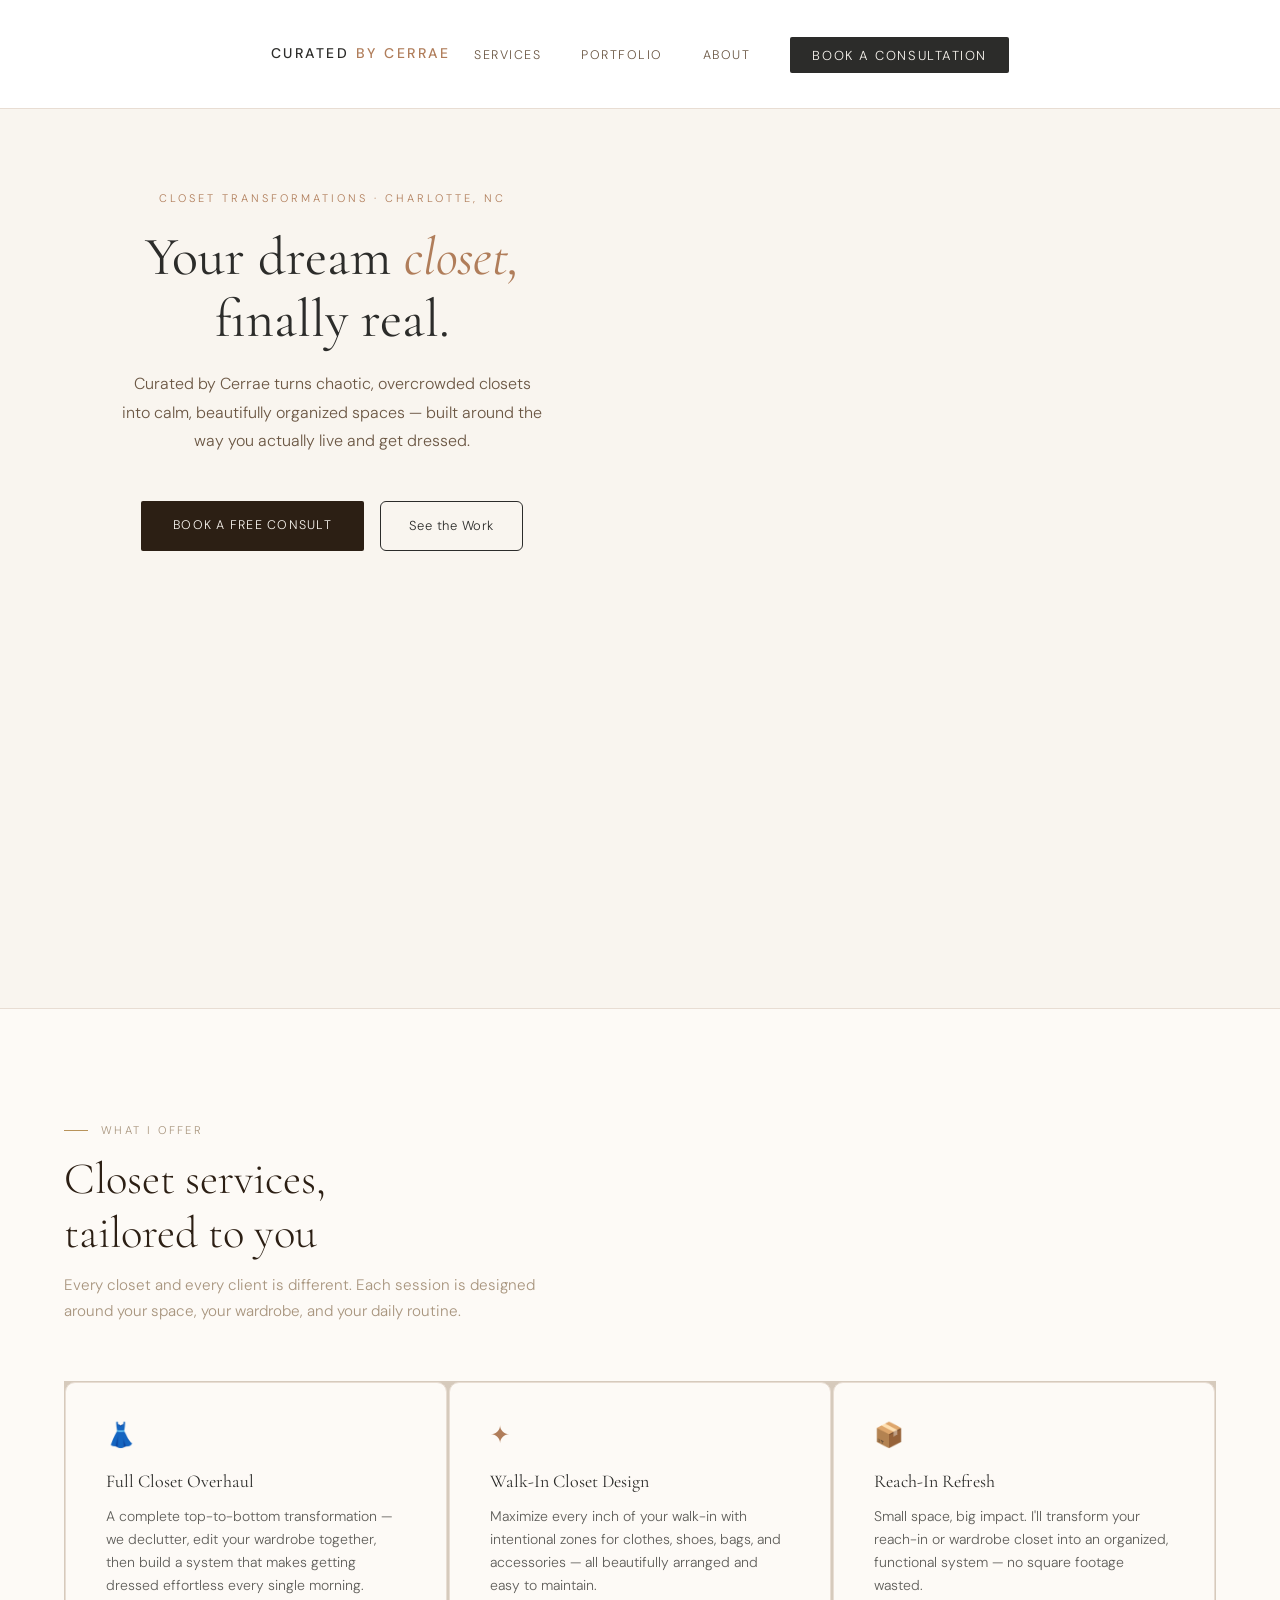
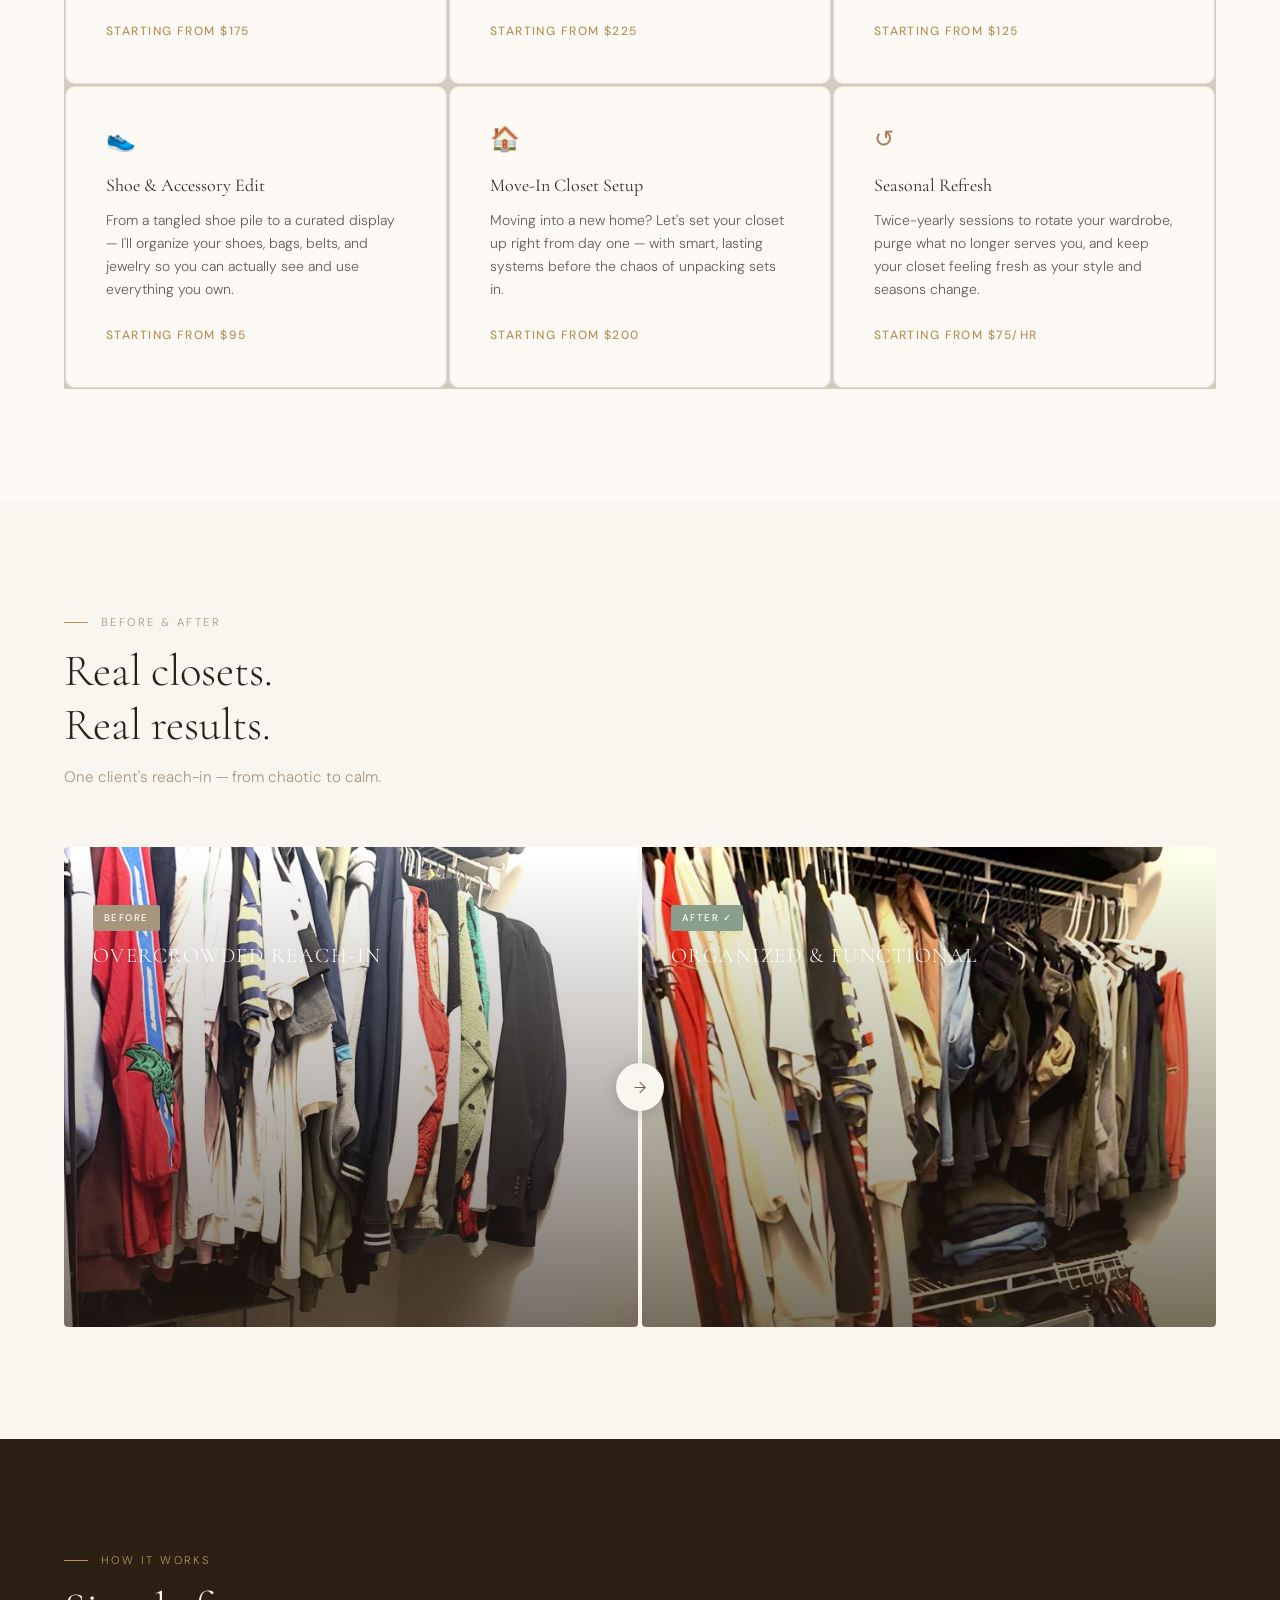
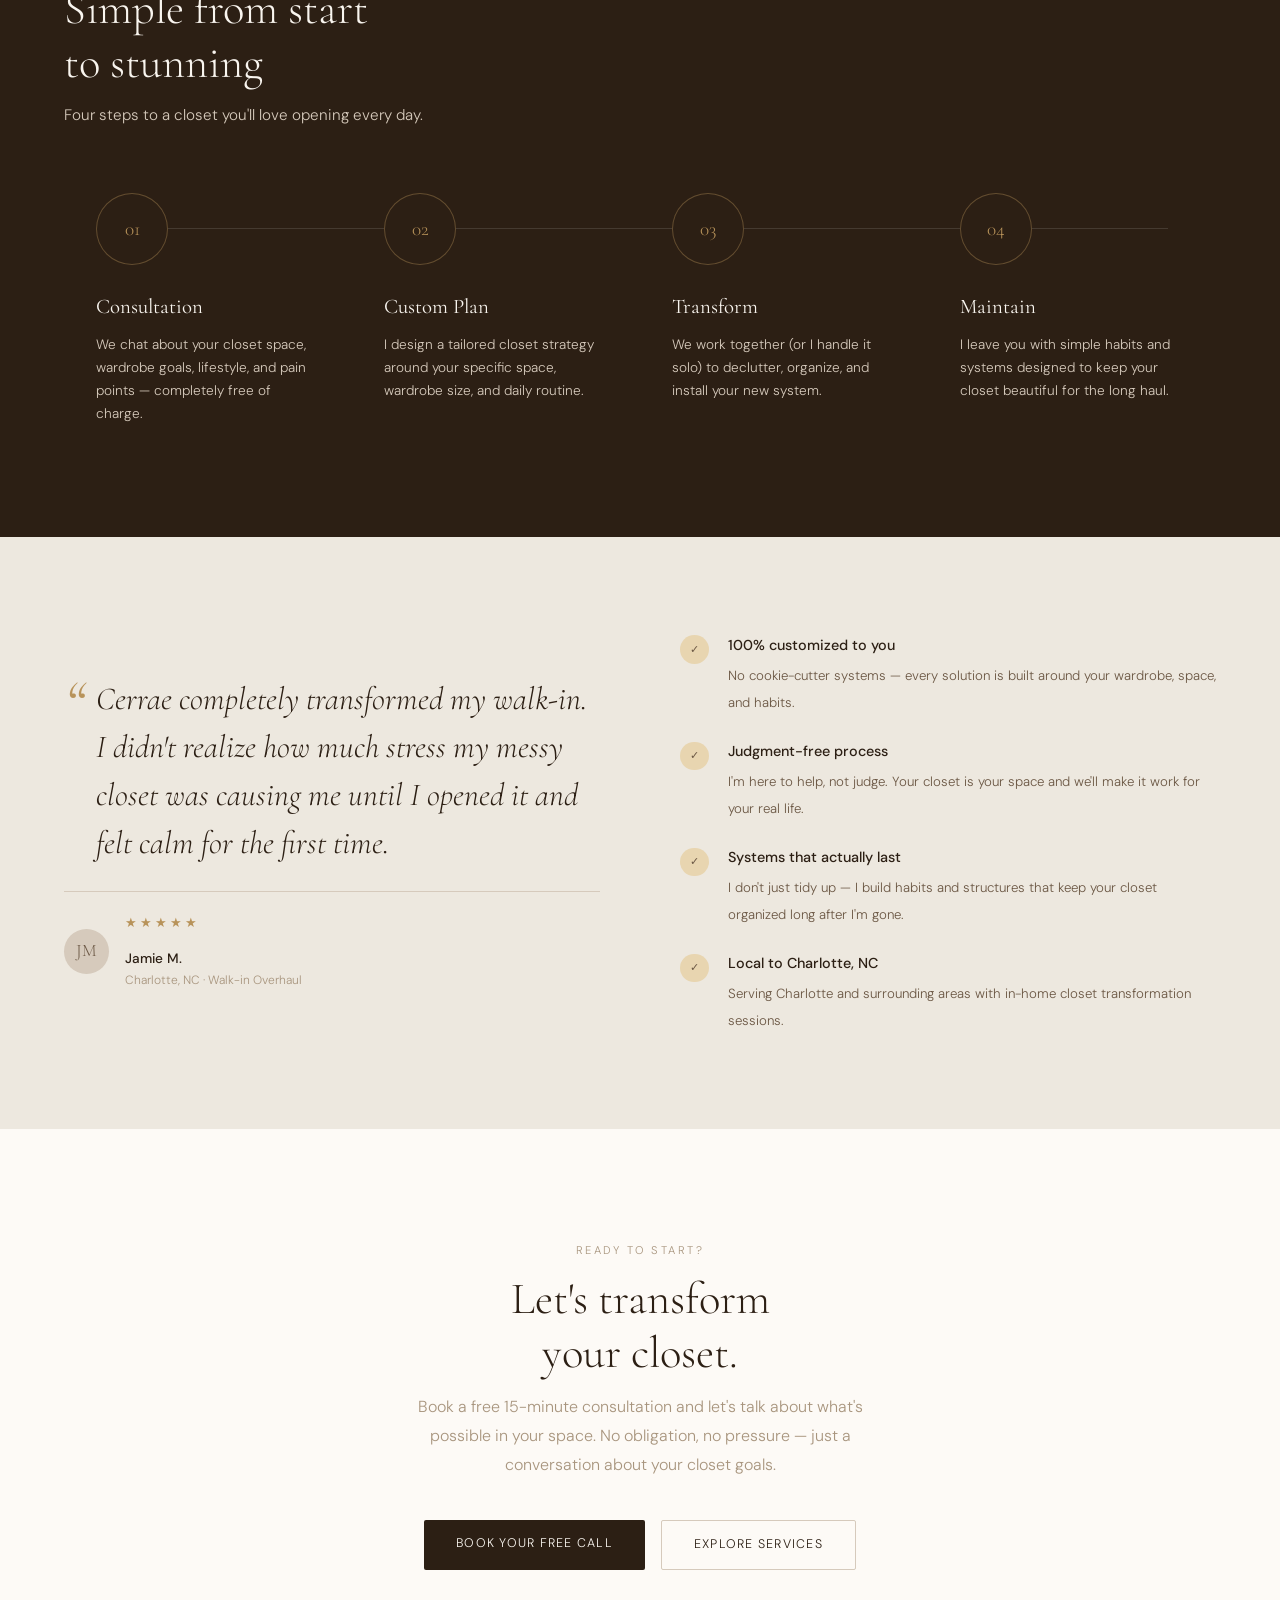
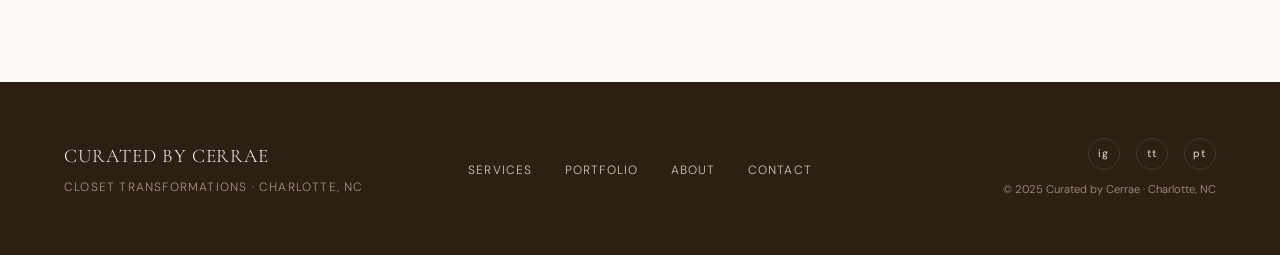
==== commit f2685621: "Rename index (4).html to index.html" ====
--- a/index.html
+++ b/index.html
@@ -9,6 +9,7 @@
   <link rel="preconnect" href="https://fonts.googleapis.com">
   <link rel="preconnect" href="https://fonts.gstatic.com" crossorigin>
   <link href="https://fonts.googleapis.com/css2?family=Cormorant+Garamond:ital,wght@0,300;0,400;0,600;1,300;1,400&family=DM+Sans:wght@300;400;500&display=swap" rel="stylesheet">
+  <link rel="stylesheet" href="style.css">
 
   <style>
     *, *::before, *::after { box-sizing: border-box; margin: 0; padding: 0; }
@@ -549,37 +550,33 @@
 <body>
 
 <!-- NAV -->
-<nav id="nav">
-  <a href="#" class="nav-logo">curated by cerrae</a>
-  <ul class="nav-links">
-    <li><a href="#services">Services</a></li>
-    <li><a href="#portfolio">Portfolio</a></li>
-    <li><a href="about.html">About</a></li>
-    <li><a href="contact.html" class="nav-cta">Book a Consultation</a></li>
-  </ul>
+<nav class="nav" id="nav">
+  <div class="nav-inner">
+    <a href="index.html" class="logo">curated <span>by cerrae</span></a>
+    <button class="nav-toggle" aria-label="open menu" id="navToggle">
+      <span></span><span></span><span></span>
+    </button>
+    <ul class="nav-links" id="navLinks">
+      <li><a href="#services">services</a></li>
+      <li><a href="#portfolio">portfolio</a></li>
+      <li><a href="about.html">about</a></li>
+      <li><a href="contact.html" class="nav-cta">book a consultation</a></li>
+    </ul>
+  </div>
 </nav>
 
 <!-- HERO -->
 <section class="hero">
-  <div class="hero-left">
-    <p class="hero-eyebrow">Closet Transformations · Charlotte, NC</p>
-    <h1 class="hero-title">Your dream<br><em>closet,</em><br>finally real.</h1>
+  <div class="hero-inner">
+    <p class="eyebrow">Closet Transformations · Charlotte, NC</p>
+    <h1>Your dream <em>closet,</em><br>finally real.</h1>
     <p class="hero-sub">Curated by Cerrae turns chaotic, overcrowded closets into calm, beautifully organized spaces — built around the way you actually live and get dressed.</p>
     <div class="hero-btns">
       <a href="contact.html" class="btn-primary">Book a Free Consult</a>
-      <a href="#portfolio" class="btn-secondary">See the Work</a>
-    </div>
-    <div class="hero-stats">
-      <div><span class="stat-num">20+</span><span class="stat-label">Closets transformed</span></div>
-      <div><span class="stat-num">5★</span><span class="stat-label">Client satisfaction</span></div>
-      <div><span class="stat-num">100%</span><span class="stat-label">Custom systems</span></div>
-    </div>
-  </div>
-  <div class="hero-right">
-    <img src="[data-uri]" alt="Organized closet after transformation" />
-    <div class="hero-badge">After ✓</div>
-    <div class="hero-img-label">Reach-in · Charlotte, NC</div>
-  </div>
+      <a href="#portfolio" class="btn-outline">See the Work</a>
+    </div>
+  </div>
+
 </section>
 
 <!-- SERVICES -->
--- a/style.css
+++ b/style.css
@@ -0,0 +1,704 @@
+/* ================================
+   CURATED BY CERRAE — STYLESHEET
+================================ */
+
+:root {
+  --brand: #B07D5A;
+  --brand-dark: #8a5c3a;
+  --dark: #2C2C2A;
+  --cream: #F9F5F0;
+  --cream-mid: #F3EDE6;
+  --border: #E8DDD3;
+  --text: #2C2C2A;
+  --text-mid: #5F5E5A;
+  --text-light: #9E9D9A;
+  --font-display: 'Cormorant Garamond', Georgia, serif;
+  --font-body: 'DM Sans', system-ui, sans-serif;
+  --radius: 10px;
+  --radius-sm: 6px;
+  --max-w: 1100px;
+}
+
+*, *::before, *::after { box-sizing: border-box; margin: 0; padding: 0; }
+html { scroll-behavior: smooth; }
+body {
+  font-family: var(--font-body);
+  color: var(--text);
+  background: #fff;
+  line-height: 1.7;
+  font-size: 16px;
+}
+img { max-width: 100%; display: block; }
+a { color: inherit; text-decoration: none; }
+
+/* NAV */
+.nav {
+  position: sticky;
+  top: 0;
+  z-index: 100;
+  background: #fff;
+  border-bottom: 1px solid var(--border);
+}
+.nav-inner {
+  max-width: var(--max-w);
+  margin: 0 auto;
+  padding: 18px 24px;
+  display: flex;
+  align-items: center;
+  justify-content: space-between;
+  gap: 24px;
+}
+.logo {
+  font-family: var(--font-body);
+  font-size: 14px;
+  font-weight: 500;
+  letter-spacing: 2.5px;
+  text-transform: uppercase;
+  color: var(--dark);
+}
+.logo span { color: var(--brand); }
+.nav-links {
+  display: flex;
+  align-items: center;
+  gap: 32px;
+  list-style: none;
+}
+.nav-links a {
+  font-size: 13px;
+  letter-spacing: 0.5px;
+  color: var(--text-mid);
+  transition: color 0.2s;
+}
+.nav-links a:hover,
+.nav-links a.active { color: var(--dark); }
+.nav-cta {
+  background: var(--dark) !important;
+  color: #fff !important;
+  padding: 9px 20px;
+  border-radius: var(--radius-sm);
+  font-size: 13px !important;
+  letter-spacing: 0.5px;
+  transition: background 0.2s !important;
+}
+.nav-cta:hover { background: #444 !important; }
+.nav-toggle {
+  display: none;
+  flex-direction: column;
+  gap: 5px;
+  background: none;
+  border: none;
+  cursor: pointer;
+  padding: 4px;
+}
+.nav-toggle span {
+  display: block;
+  width: 22px;
+  height: 1.5px;
+  background: var(--dark);
+  transition: all 0.3s;
+}
+
+/* HERO */
+.hero {
+  background: var(--cream);
+  padding: 80px 24px 72px;
+  text-align: center;
+  border-bottom: 1px solid var(--border);
+}
+.hero-inner {
+  max-width: 640px;
+  margin: 0 auto;
+}
+.eyebrow {
+  font-size: 11px;
+  letter-spacing: 3px;
+  text-transform: uppercase;
+  color: var(--brand);
+  margin-bottom: 18px;
+}
+.hero h1 {
+  font-family: var(--font-display);
+  font-size: clamp(36px, 6vw, 54px);
+  font-weight: 400;
+  line-height: 1.15;
+  color: var(--dark);
+  margin-bottom: 20px;
+}
+.hero h1 em {
+  font-style: italic;
+  color: var(--brand);
+}
+.hero-sub {
+  font-size: 16px;
+  color: var(--text-mid);
+  max-width: 480px;
+  margin: 0 auto 32px;
+}
+.hero-btns {
+  display: flex;
+  gap: 12px;
+  justify-content: center;
+  flex-wrap: wrap;
+}
+
+/* PAGE HERO (about, services, portfolio, contact) */
+.page-hero {
+  background: var(--cream);
+  padding: 56px 24px 48px;
+  border-bottom: 1px solid var(--border);
+}
+.page-hero .container { text-align: center; }
+.page-hero h1 {
+  font-family: var(--font-display);
+  font-size: clamp(32px, 5vw, 46px);
+  font-weight: 400;
+  color: var(--dark);
+  margin-bottom: 14px;
+}
+
+/* BUTTONS */
+.btn-primary {
+  display: inline-block;
+  background: var(--dark);
+  color: #fff;
+  padding: 13px 28px;
+  border-radius: var(--radius-sm);
+  font-size: 13px;
+  font-family: var(--font-body);
+  letter-spacing: 0.5px;
+  transition: background 0.2s;
+  border: none;
+  cursor: pointer;
+}
+.btn-primary:hover { background: #444; }
+.btn-outline {
+  display: inline-block;
+  background: transparent;
+  color: var(--dark);
+  padding: 13px 28px;
+  border-radius: var(--radius-sm);
+  font-size: 13px;
+  letter-spacing: 0.5px;
+  border: 1px solid var(--dark);
+  transition: background 0.2s, color 0.2s;
+}
+.btn-outline:hover { background: var(--dark); color: #fff; }
+.btn-warm {
+  display: inline-block;
+  background: var(--brand);
+  color: #fff;
+  padding: 13px 28px;
+  border-radius: var(--radius-sm);
+  font-size: 13px;
+  letter-spacing: 0.5px;
+  transition: background 0.2s;
+  border: none;
+  cursor: pointer;
+}
+.btn-warm:hover { background: var(--brand-dark); }
+.btn-full { width: 100%; text-align: center; }
+
+/* STATS BAR */
+.stats-bar {
+  display: grid;
+  grid-template-columns: repeat(3, 1fr);
+  border-bottom: 1px solid var(--border);
+}
+.stat {
+  padding: 28px 20px;
+  text-align: center;
+  border-right: 1px solid var(--border);
+  display: flex;
+  flex-direction: column;
+  gap: 5px;
+}
+.stat:last-child { border-right: none; }
+.stat-num {
+  font-family: var(--font-display);
+  font-size: 30px;
+  font-weight: 400;
+  color: var(--brand);
+  line-height: 1;
+}
+.stat-label {
+  font-size: 12px;
+  letter-spacing: 0.5px;
+  color: var(--text-light);
+}
+
+/* LAYOUT */
+.container {
+  max-width: var(--max-w);
+  margin: 0 auto;
+  padding: 0 24px;
+}
+.section { padding: 64px 0; }
+.section-alt { background: var(--cream); }
+.section-label {
+  font-size: 11px;
+  letter-spacing: 3px;
+  text-transform: uppercase;
+  color: var(--brand);
+  margin-bottom: 10px;
+}
+.section-title {
+  font-family: var(--font-display);
+  font-size: clamp(26px, 4vw, 36px);
+  font-weight: 400;
+  color: var(--dark);
+  margin-bottom: 8px;
+}
+.section-sub {
+  font-size: 15px;
+  color: var(--text-mid);
+  margin-bottom: 36px;
+}
+.section-cta { margin-top: 36px; text-align: center; }
+
+/* SERVICES GRID */
+.services-grid {
+  display: grid;
+  grid-template-columns: repeat(auto-fit, minmax(220px, 1fr));
+  gap: 18px;
+}
+.service-card {
+  background: #fff;
+  border: 1px solid var(--border);
+  border-radius: var(--radius);
+  padding: 24px;
+  transition: border-color 0.2s;
+}
+.service-card:hover { border-color: var(--brand); }
+.service-icon {
+  font-size: 22px;
+  color: var(--brand);
+  margin-bottom: 14px;
+  line-height: 1;
+}
+.service-card h3 {
+  font-family: var(--font-display);
+  font-size: 18px;
+  font-weight: 400;
+  margin-bottom: 8px;
+  color: var(--dark);
+}
+.service-card p {
+  font-size: 14px;
+  color: var(--text-mid);
+  line-height: 1.65;
+}
+.price {
+  display: block;
+  margin-top: 14px;
+  font-size: 13px;
+  font-weight: 500;
+  color: var(--brand);
+}
+
+/* SERVICES DETAIL PAGE */
+.service-detail-grid {
+  display: grid;
+  grid-template-columns: repeat(auto-fit, minmax(460px, 1fr));
+  gap: 24px;
+}
+.service-detail-card {
+  background: #fff;
+  border: 1px solid var(--border);
+  border-radius: var(--radius);
+  padding: 28px;
+}
+.sdc-header {
+  display: flex;
+  align-items: flex-start;
+  gap: 18px;
+  margin-bottom: 18px;
+}
+.sdc-icon { font-size: 28px; color: var(--brand); line-height: 1; margin-top: 4px; }
+.sdc-header h2 {
+  font-family: var(--font-display);
+  font-size: 22px;
+  font-weight: 400;
+  color: var(--dark);
+  margin-bottom: 4px;
+}
+.sdc-price { font-size: 14px; font-weight: 500; color: var(--brand); }
+.sdc-desc { font-size: 14px; color: var(--text-mid); line-height: 1.75; margin-bottom: 18px; }
+.sdc-includes { list-style: none; margin-bottom: 16px; }
+.sdc-includes li {
+  font-size: 13px;
+  color: var(--text-mid);
+  padding: 5px 0 5px 16px;
+  border-bottom: 1px solid var(--cream-mid);
+  position: relative;
+}
+.sdc-includes li::before { content: '✓'; position: absolute; left: 0; color: var(--brand); font-size: 12px; }
+.sdc-spaces { font-size: 12px; color: var(--text-light); font-style: italic; }
+
+/* PRICING TABLE */
+.pricing-table {
+  border: 1px solid var(--border);
+  border-radius: var(--radius);
+  overflow: hidden;
+}
+.pricing-row {
+  display: grid;
+  grid-template-columns: 1.5fr 3fr 1fr;
+  gap: 16px;
+  padding: 16px 20px;
+  border-bottom: 1px solid var(--border);
+  align-items: center;
+}
+.pricing-row:last-child { border-bottom: none; }
+.pricing-header {
+  background: var(--dark);
+  font-size: 11px;
+  font-weight: 500;
+  letter-spacing: 1.5px;
+  text-transform: uppercase;
+  color: rgba(255,255,255,0.6);
+}
+.pricing-featured { background: var(--cream-mid); }
+.pricing-free { background: #f0f9f0; }
+.pkg-name { font-size: 14px; font-weight: 500; color: var(--dark); }
+.pkg-desc { font-size: 13px; color: var(--text-mid); }
+.pkg-price { font-size: 15px; font-weight: 500; color: var(--brand); text-align: right; }
+.pricing-note { margin-top: 16px; font-size: 13px; color: var(--text-light); font-style: italic; }
+
+/* PORTFOLIO */
+.portfolio-grid {
+  display: grid;
+  grid-template-columns: repeat(3, 1fr);
+  gap: 10px;
+}
+.portfolio-item { border-radius: var(--radius-sm); overflow: hidden; }
+.portfolio-large { grid-column: span 2; }
+.portfolio-placeholder {
+  background: #EDE8E0;
+  aspect-ratio: 1;
+  display: flex;
+  flex-direction: column;
+  align-items: center;
+  justify-content: center;
+  gap: 6px;
+}
+.portfolio-placeholder.tall { aspect-ratio: 4/5; }
+.portfolio-large .portfolio-placeholder { aspect-ratio: unset; height: 100%; min-height: 220px; }
+.port-label { font-size: 11px; letter-spacing: 2px; text-transform: uppercase; color: #9E8670; }
+.port-hint { font-size: 12px; color: #C4A882; }
+
+/* PORTFOLIO PAGE */
+.portfolio-project { margin-bottom: 56px; }
+.portfolio-divider { height: 1px; background: var(--border); margin-bottom: 56px; }
+.project-header { margin-bottom: 20px; }
+.project-header h2 {
+  font-family: var(--font-display);
+  font-size: 24px;
+  font-weight: 400;
+  color: var(--dark);
+}
+.project-detail { font-size: 13px; color: var(--text-light); margin-top: 4px; }
+.before-after-grid {
+  display: grid;
+  grid-template-columns: 1fr 1fr;
+  gap: 12px;
+  margin-bottom: 16px;
+}
+.ba-item { position: relative; }
+.ba-label {
+  display: inline-block;
+  font-size: 11px;
+  font-weight: 500;
+  letter-spacing: 1.5px;
+  text-transform: uppercase;
+  background: rgba(0,0,0,0.55);
+  color: #fff;
+  padding: 4px 10px;
+  border-radius: 4px;
+  position: absolute;
+  top: 10px;
+  left: 10px;
+  z-index: 1;
+}
+.ba-after { background: rgba(176, 125, 90, 0.85); }
+.project-caption { font-size: 14px; color: var(--text-mid); font-style: italic; line-height: 1.7; }
+
+/* PROCESS */
+.process-steps {
+  display: grid;
+  grid-template-columns: repeat(4, 1fr);
+  gap: 20px;
+}
+.process-step { text-align: center; padding: 12px; }
+.process-num {
+  font-family: var(--font-display);
+  font-size: 36px;
+  font-weight: 400;
+  color: var(--brand);
+  opacity: 0.5;
+  margin-bottom: 12px;
+  line-height: 1;
+}
+.process-step h3 {
+  font-family: var(--font-display);
+  font-size: 18px;
+  font-weight: 400;
+  color: var(--dark);
+  margin-bottom: 8px;
+}
+.process-step p { font-size: 13px; color: var(--text-mid); line-height: 1.65; }
+
+/* TESTIMONIAL */
+.testimonial {
+  background: var(--cream-mid);
+  border-radius: var(--radius);
+  padding: 32px;
+  max-width: 700px;
+  margin: 0 auto;
+}
+.stars { color: var(--brand); font-size: 16px; margin-bottom: 14px; letter-spacing: 3px; }
+.testimonial blockquote {
+  font-family: var(--font-display);
+  font-size: 20px;
+  font-weight: 400;
+  font-style: italic;
+  color: var(--dark);
+  line-height: 1.6;
+  margin-bottom: 20px;
+}
+.testimonial-author { display: flex; align-items: center; gap: 12px; }
+.avatar {
+  width: 40px; height: 40px;
+  border-radius: 50%;
+  background: #D4B99A;
+  display: flex; align-items: center; justify-content: center;
+  font-size: 13px; font-weight: 500; color: #6B4C30;
+  flex-shrink: 0;
+}
+.author-name { font-size: 14px; font-weight: 500; color: var(--dark); }
+.author-detail { font-size: 12px; color: var(--text-light); }
+
+/* CTA BANNER */
+.cta-banner { background: var(--dark); padding: 64px 24px; text-align: center; }
+.cta-banner h2 {
+  font-family: var(--font-display);
+  font-size: clamp(24px, 4vw, 36px);
+  font-weight: 400;
+  color: var(--cream);
+  margin-bottom: 12px;
+}
+.cta-banner p { font-size: 15px; color: rgba(255,255,255,0.55); margin-bottom: 28px; }
+
+/* ABOUT PAGE */
+.about-layout {
+  display: grid;
+  grid-template-columns: 340px 1fr;
+  gap: 48px;
+  align-items: start;
+}
+.about-photo-placeholder {
+  aspect-ratio: 3/4;
+  background: #EDE8E0;
+  border-radius: var(--radius);
+  display: flex;
+  align-items: center;
+  justify-content: center;
+  font-size: 14px;
+  color: #9E8670;
+  font-style: italic;
+}
+.about-photo-img {
+  width: 100%;
+  aspect-ratio: 3/4;
+  object-fit: cover;
+  object-position: top;
+  border-radius: var(--radius);
+}
+.about-values { display: flex; flex-wrap: wrap; gap: 8px; margin-top: 16px; }
+.value-tag {
+  background: var(--cream-mid);
+  color: var(--brand-dark);
+  font-size: 12px;
+  padding: 5px 12px;
+  border-radius: 20px;
+}
+.about-body { font-size: 15px; color: var(--text-mid); line-height: 1.8; margin-bottom: 16px; }
+.about-fun-facts {
+  background: var(--cream);
+  border-radius: var(--radius);
+  padding: 20px 24px;
+  margin-top: 8px;
+}
+.about-fun-facts h3 {
+  font-family: var(--font-display);
+  font-size: 16px;
+  font-weight: 400;
+  color: var(--dark);
+  margin-bottom: 12px;
+}
+.about-fun-facts ul { list-style: none; }
+.about-fun-facts li {
+  font-size: 14px;
+  color: var(--text-mid);
+  padding: 6px 0 6px 16px;
+  border-bottom: 1px solid var(--border);
+  position: relative;
+}
+.about-fun-facts li:last-child { border-bottom: none; }
+.about-fun-facts li::before { content: '—'; position: absolute; left: 0; color: var(--brand); }
+
+/* CONTACT PAGE */
+.contact-layout {
+  display: grid;
+  grid-template-columns: 1.4fr 1fr;
+  gap: 48px;
+  align-items: start;
+}
+.contact-form-col h2 {
+  font-family: var(--font-display);
+  font-size: 26px;
+  font-weight: 400;
+  color: var(--dark);
+  margin-bottom: 6px;
+}
+.contact-sub { font-size: 14px; color: var(--text-mid); margin-bottom: 28px; }
+.contact-form { display: flex; flex-direction: column; gap: 18px; }
+.form-row { display: grid; grid-template-columns: 1fr 1fr; gap: 16px; }
+.form-group { display: flex; flex-direction: column; gap: 6px; }
+.form-group label {
+  font-size: 12px; font-weight: 500;
+  letter-spacing: 0.5px; color: var(--text-mid);
+  text-transform: lowercase;
+}
+.form-group input,
+.form-group select,
+.form-group textarea {
+  width: 100%;
+  padding: 11px 14px;
+  border: 1px solid var(--border);
+  border-radius: var(--radius-sm);
+  font-size: 14px;
+  font-family: var(--font-body);
+  color: var(--text);
+  background: #fff;
+  transition: border-color 0.2s;
+  appearance: none;
+}
+.form-group input:focus,
+.form-group select:focus,
+.form-group textarea:focus { outline: none; border-color: var(--brand); }
+.form-group textarea { resize: vertical; min-height: 120px; }
+.contact-info-card {
+  background: var(--cream);
+  border-radius: var(--radius);
+  padding: 20px 22px;
+  margin-bottom: 14px;
+}
+.contact-info-card h3 {
+  font-family: var(--font-display);
+  font-size: 16px; font-weight: 400;
+  color: var(--dark); margin-bottom: 14px;
+}
+.expect-steps { display: flex; flex-direction: column; gap: 12px; }
+.expect-step { display: flex; gap: 12px; align-items: flex-start; }
+.expect-num {
+  width: 24px; height: 24px;
+  border-radius: 50%;
+  background: var(--cream-mid);
+  display: flex; align-items: center; justify-content: center;
+  font-size: 12px; font-weight: 500; color: var(--brand);
+  flex-shrink: 0;
+}
+.expect-step p { font-size: 13px; color: var(--text-mid); line-height: 1.55; padding-top: 2px; }
+.contact-detail { font-size: 14px; color: var(--text-mid); margin-bottom: 6px; }
+.social-links { display: flex; flex-direction: column; gap: 8px; }
+.social-link { font-size: 13px; color: var(--brand); font-weight: 500; }
+.social-link:hover { color: var(--brand-dark); }
+
+/* VIDEO HERO */
+.hero-video {
+  position: relative;
+  overflow: hidden;
+  padding: 80px 24px 72px;
+}
+.hero-bg-video {
+  position: absolute;
+  top: 0; left: 0;
+  width: 100%; height: 100%;
+  object-fit: cover;
+  z-index: 0;
+}
+.hero-overlay {
+  position: absolute;
+  top: 0; left: 0;
+  width: 100%; height: 100%;
+  background: rgba(249, 245, 240, 0.82);
+  z-index: 1;
+}
+.hero-video .hero-inner { position: relative; z-index: 2; }
+
+/* FOOTER */
+.footer { background: var(--dark); padding: 32px 24px 20px; }
+.footer-inner {
+  max-width: var(--max-w);
+  margin: 0 auto;
+  display: flex;
+  align-items: center;
+  justify-content: space-between;
+  gap: 24px;
+  flex-wrap: wrap;
+  margin-bottom: 20px;
+  padding-bottom: 20px;
+  border-bottom: 1px solid rgba(255,255,255,0.08);
+}
+.footer-logo { font-size: 13px; font-weight: 500; letter-spacing: 2px; text-transform: uppercase; color: rgba(255,255,255,0.7); }
+.footer-links { display: flex; gap: 24px; list-style: none; }
+.footer-links a { font-size: 13px; color: rgba(255,255,255,0.4); transition: color 0.2s; }
+.footer-links a:hover { color: rgba(255,255,255,0.8); }
+.footer-social { display: flex; gap: 18px; }
+.footer-social a { font-size: 12px; font-weight: 500; letter-spacing: 1px; color: rgba(255,255,255,0.4); transition: color 0.2s; }
+.footer-social a:hover { color: var(--brand); }
+.footer-copy { max-width: var(--max-w); margin: 0 auto; font-size: 12px; color: rgba(255,255,255,0.25); }
+
+/* RESPONSIVE */
+@media (max-width: 768px) {
+  .nav-links {
+    display: none;
+    position: absolute;
+    top: 100%;
+    left: 0; right: 0;
+    background: #fff;
+    border-bottom: 1px solid var(--border);
+    flex-direction: column;
+    padding: 16px 24px 20px;
+    gap: 16px;
+    align-items: flex-start;
+  }
+  .nav-links.open { display: flex; }
+  .nav { position: relative; }
+  .nav-toggle { display: flex; }
+  .nav-cta { padding: 9px 0 !important; background: none !important; color: var(--dark) !important; }
+  .hero { padding: 56px 24px 48px; }
+  .stats-bar { grid-template-columns: 1fr 1fr 1fr; }
+  .stat { padding: 20px 10px; }
+  .stat-num { font-size: 22px; }
+  .process-steps { grid-template-columns: repeat(2, 1fr); }
+  .service-detail-grid { grid-template-columns: 1fr; }
+  .about-layout { grid-template-columns: 1fr; }
+  .contact-layout { grid-template-columns: 1fr; }
+  .form-row { grid-template-columns: 1fr; }
+  .portfolio-grid { grid-template-columns: 1fr 1fr; }
+  .portfolio-large { grid-column: span 2; }
+  .before-after-grid { grid-template-columns: 1fr; }
+  .pricing-row { grid-template-columns: 1fr; gap: 4px; }
+  .pricing-header { display: none; }
+  .pkg-price { text-align: left; font-size: 14px; }
+  .footer-inner { flex-direction: column; align-items: flex-start; gap: 16px; }
+}
+
+@media (max-width: 500px) {
+  .hero h1 { font-size: 30px; }
+  .stats-bar { grid-template-columns: 1fr; }
+  .stat { border-right: none; border-bottom: 1px solid var(--border); }
+  .process-steps { grid-template-columns: 1fr 1fr; }
+  .services-grid { grid-template-columns: 1fr; }
+}
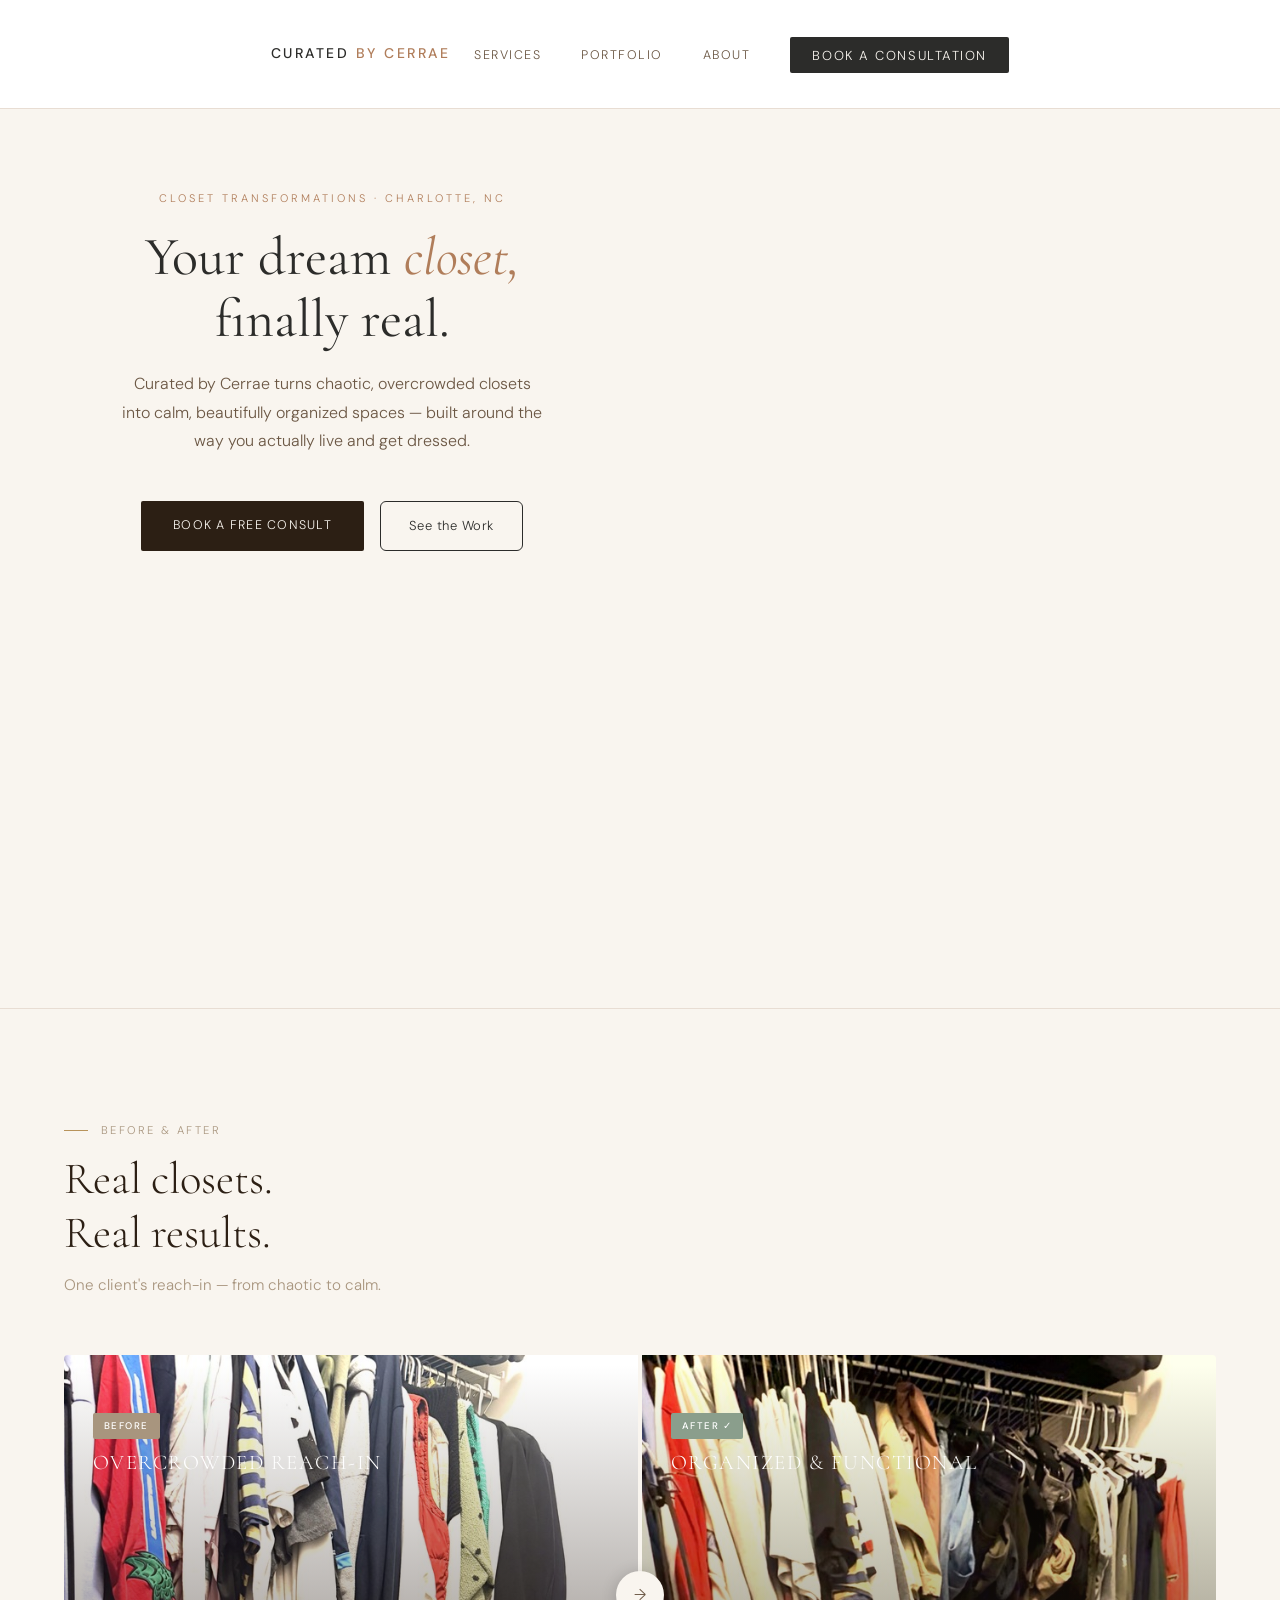
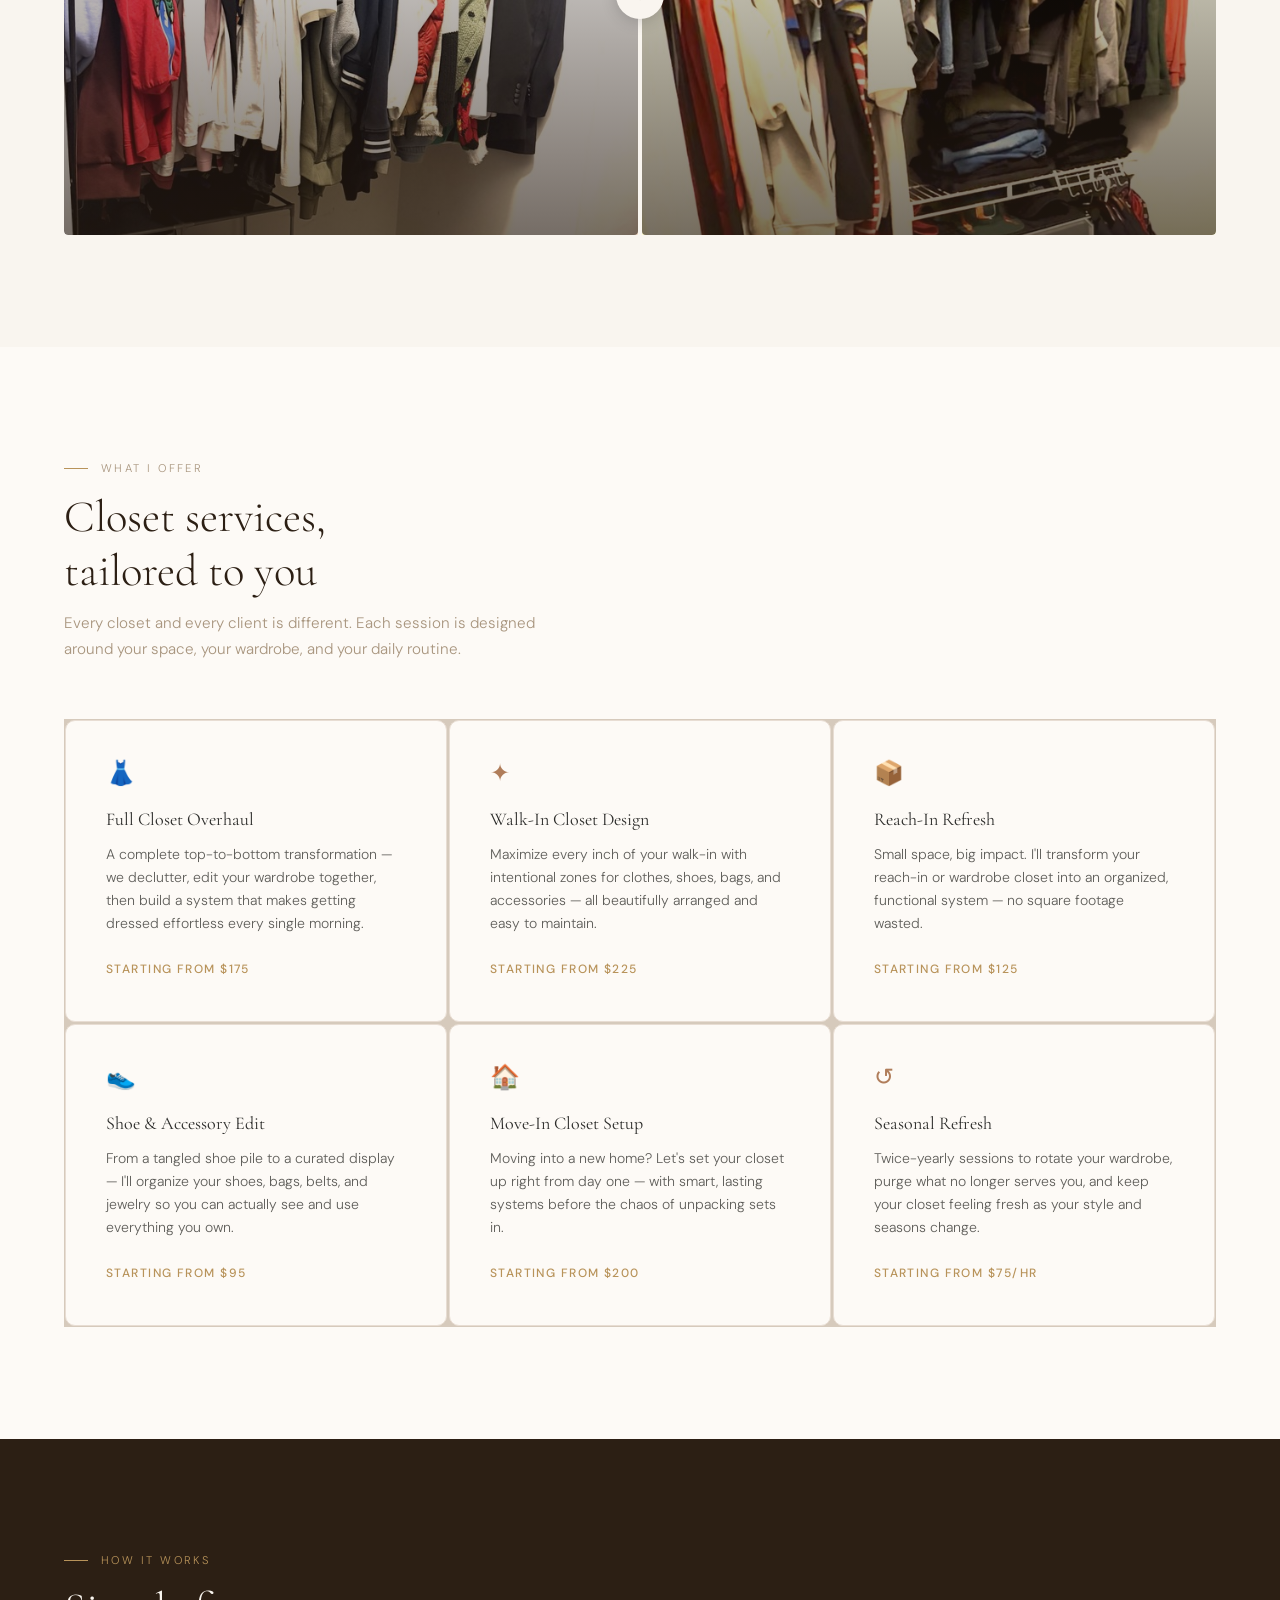
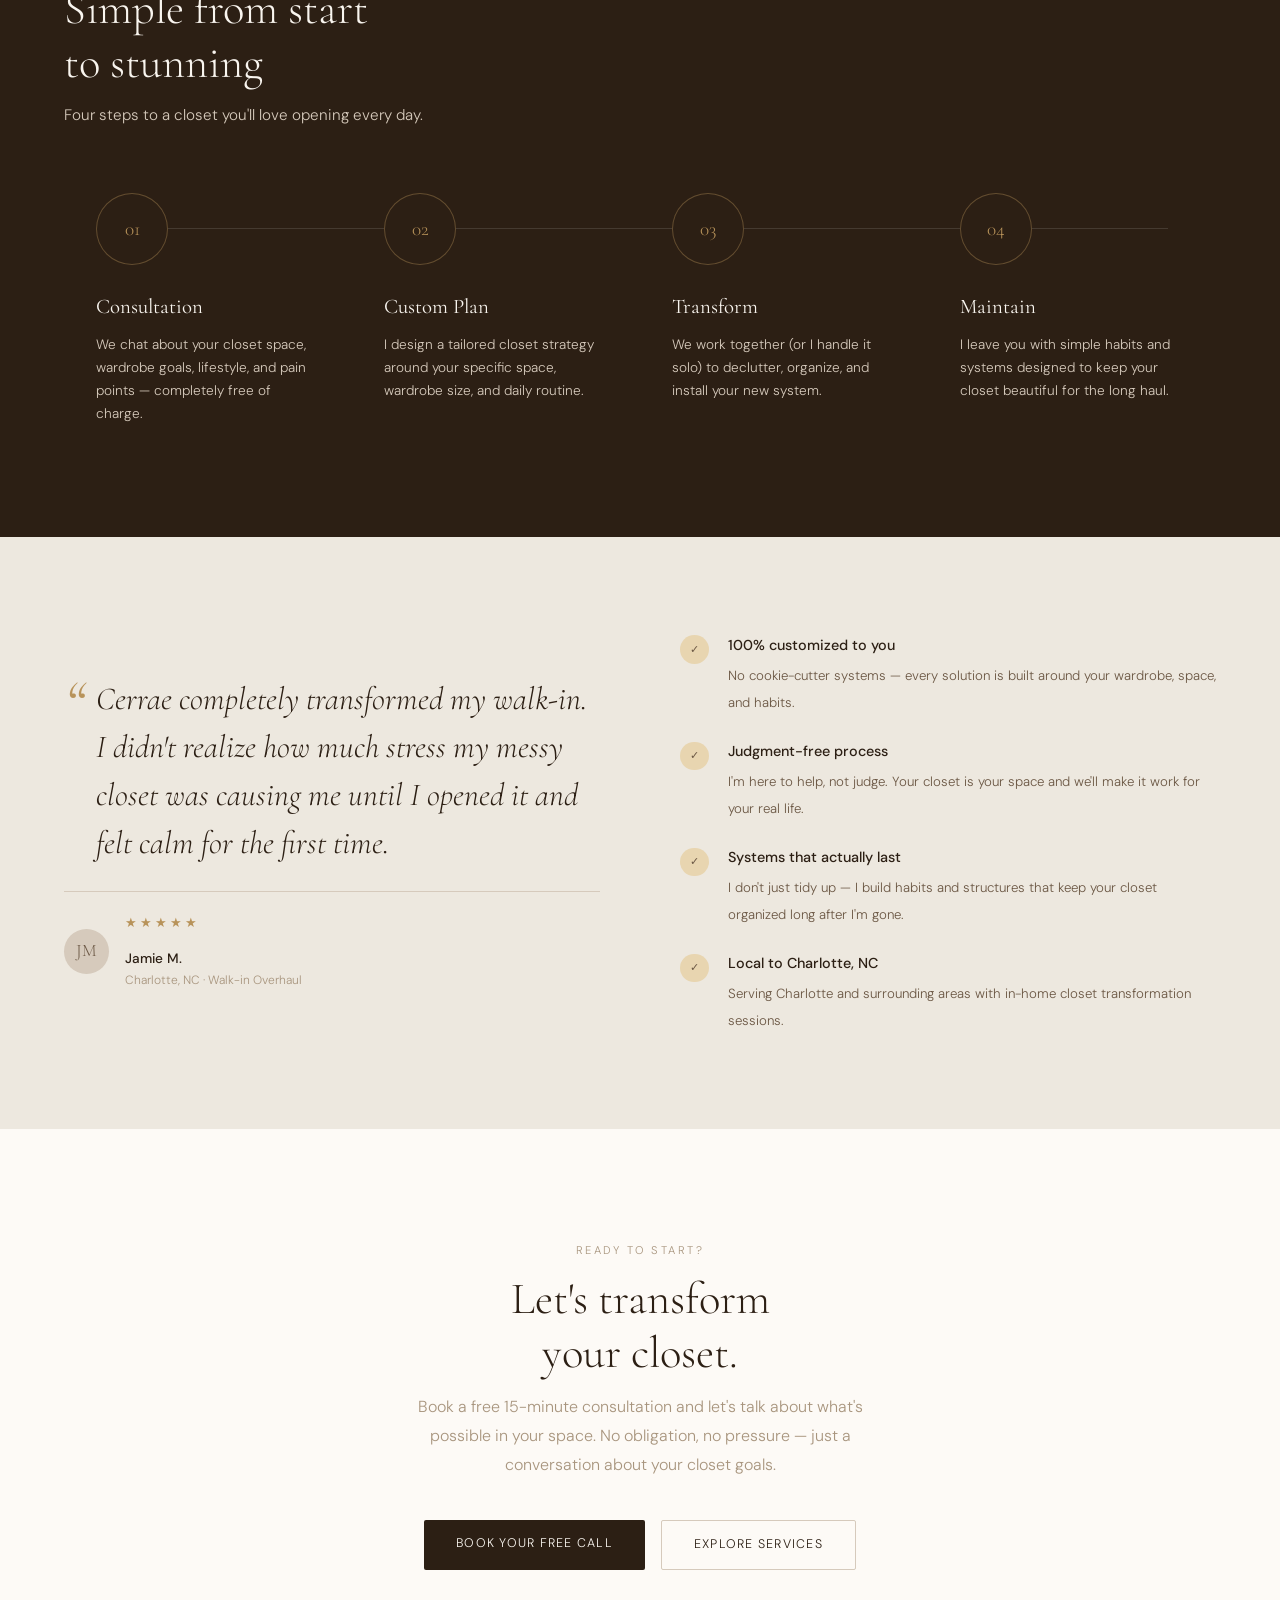
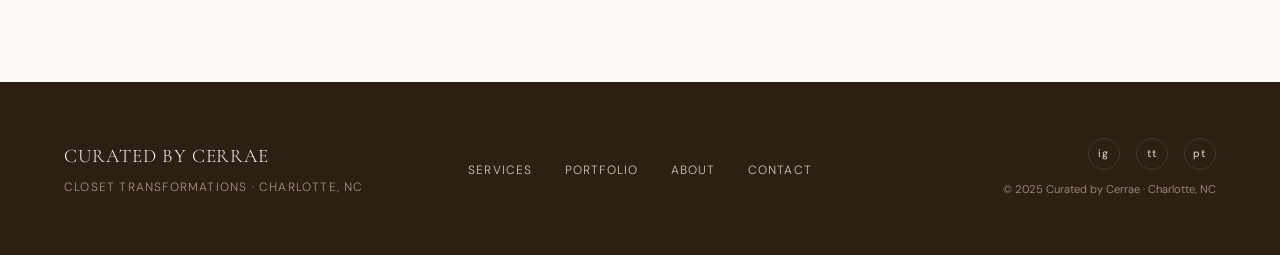
==== commit 0e14cff2: "Update index.html" ====
--- a/index.html
+++ b/index.html
@@ -56,6 +56,7 @@
     }
     nav.scrolled { border-color: var(--sand); }
     .nav-logo {
+      margin-right: auto;
       font-family: var(--font-display);
       font-size: 1.15rem;
       font-weight: 400;
@@ -579,50 +580,6 @@
 
 </section>
 
-<!-- SERVICES -->
-<section class="services" id="services">
-  <p class="section-label">What I offer</p>
-  <h2 class="section-title">Closet services,<br>tailored to you</h2>
-  <p class="section-sub">Every closet and every client is different. Each session is designed around your space, your wardrobe, and your daily routine.</p>
-  <div class="services-grid">
-    <div class="service-card">
-      <span class="service-icon">👗</span>
-      <h3 class="service-name">Full Closet Overhaul</h3>
-      <p class="service-desc">A complete top-to-bottom transformation — we declutter, edit your wardrobe together, then build a system that makes getting dressed effortless every single morning.</p>
-      <span class="service-price">Starting from $175</span>
-    </div>
-    <div class="service-card">
-      <span class="service-icon">✦</span>
-      <h3 class="service-name">Walk-In Closet Design</h3>
-      <p class="service-desc">Maximize every inch of your walk-in with intentional zones for clothes, shoes, bags, and accessories — all beautifully arranged and easy to maintain.</p>
-      <span class="service-price">Starting from $225</span>
-    </div>
-    <div class="service-card">
-      <span class="service-icon">📦</span>
-      <h3 class="service-name">Reach-In Refresh</h3>
-      <p class="service-desc">Small space, big impact. I'll transform your reach-in or wardrobe closet into an organized, functional system — no square footage wasted.</p>
-      <span class="service-price">Starting from $125</span>
-    </div>
-    <div class="service-card">
-      <span class="service-icon">👟</span>
-      <h3 class="service-name">Shoe &amp; Accessory Edit</h3>
-      <p class="service-desc">From a tangled shoe pile to a curated display — I'll organize your shoes, bags, belts, and jewelry so you can actually see and use everything you own.</p>
-      <span class="service-price">Starting from $95</span>
-    </div>
-    <div class="service-card">
-      <span class="service-icon">🏠</span>
-      <h3 class="service-name">Move-In Closet Setup</h3>
-      <p class="service-desc">Moving into a new home? Let's set your closet up right from day one — with smart, lasting systems before the chaos of unpacking sets in.</p>
-      <span class="service-price">Starting from $200</span>
-    </div>
-    <div class="service-card">
-      <span class="service-icon">↺</span>
-      <h3 class="service-name">Seasonal Refresh</h3>
-      <p class="service-desc">Twice-yearly sessions to rotate your wardrobe, purge what no longer serves you, and keep your closet feeling fresh as your style and seasons change.</p>
-      <span class="service-price">Starting from $75/hr</span>
-    </div>
-  </div>
-</section>
 
 <!-- BEFORE / AFTER -->
 <section class="ba-section" id="portfolio">
@@ -650,6 +607,52 @@
   </div>
 </section>
 
+
+<!-- SERVICES -->
+<section class="services" id="services">
+  <p class="section-label">What I offer</p>
+  <h2 class="section-title">Closet services,<br>tailored to you</h2>
+  <p class="section-sub">Every closet and every client is different. Each session is designed around your space, your wardrobe, and your daily routine.</p>
+  <div class="services-grid">
+    <div class="service-card">
+      <span class="service-icon">👗</span>
+      <h3 class="service-name">Full Closet Overhaul</h3>
+      <p class="service-desc">A complete top-to-bottom transformation — we declutter, edit your wardrobe together, then build a system that makes getting dressed effortless every single morning.</p>
+      <span class="service-price">Starting from $175</span>
+    </div>
+    <div class="service-card">
+      <span class="service-icon">✦</span>
+      <h3 class="service-name">Walk-In Closet Design</h3>
+      <p class="service-desc">Maximize every inch of your walk-in with intentional zones for clothes, shoes, bags, and accessories — all beautifully arranged and easy to maintain.</p>
+      <span class="service-price">Starting from $225</span>
+    </div>
+    <div class="service-card">
+      <span class="service-icon">📦</span>
+      <h3 class="service-name">Reach-In Refresh</h3>
+      <p class="service-desc">Small space, big impact. I'll transform your reach-in or wardrobe closet into an organized, functional system — no square footage wasted.</p>
+      <span class="service-price">Starting from $125</span>
+    </div>
+    <div class="service-card">
+      <span class="service-icon">👟</span>
+      <h3 class="service-name">Shoe &amp; Accessory Edit</h3>
+      <p class="service-desc">From a tangled shoe pile to a curated display — I'll organize your shoes, bags, belts, and jewelry so you can actually see and use everything you own.</p>
+      <span class="service-price">Starting from $95</span>
+    </div>
+    <div class="service-card">
+      <span class="service-icon">🏠</span>
+      <h3 class="service-name">Move-In Closet Setup</h3>
+      <p class="service-desc">Moving into a new home? Let's set your closet up right from day one — with smart, lasting systems before the chaos of unpacking sets in.</p>
+      <span class="service-price">Starting from $200</span>
+    </div>
+    <div class="service-card">
+      <span class="service-icon">↺</span>
+      <h3 class="service-name">Seasonal Refresh</h3>
+      <p class="service-desc">Twice-yearly sessions to rotate your wardrobe, purge what no longer serves you, and keep your closet feeling fresh as your style and seasons change.</p>
+      <span class="service-price">Starting from $75/hr</span>
+    </div>
+  </div>
+</section>
+
 <!-- PROCESS -->
 <section class="process">
   <p class="section-label">How it works</p>
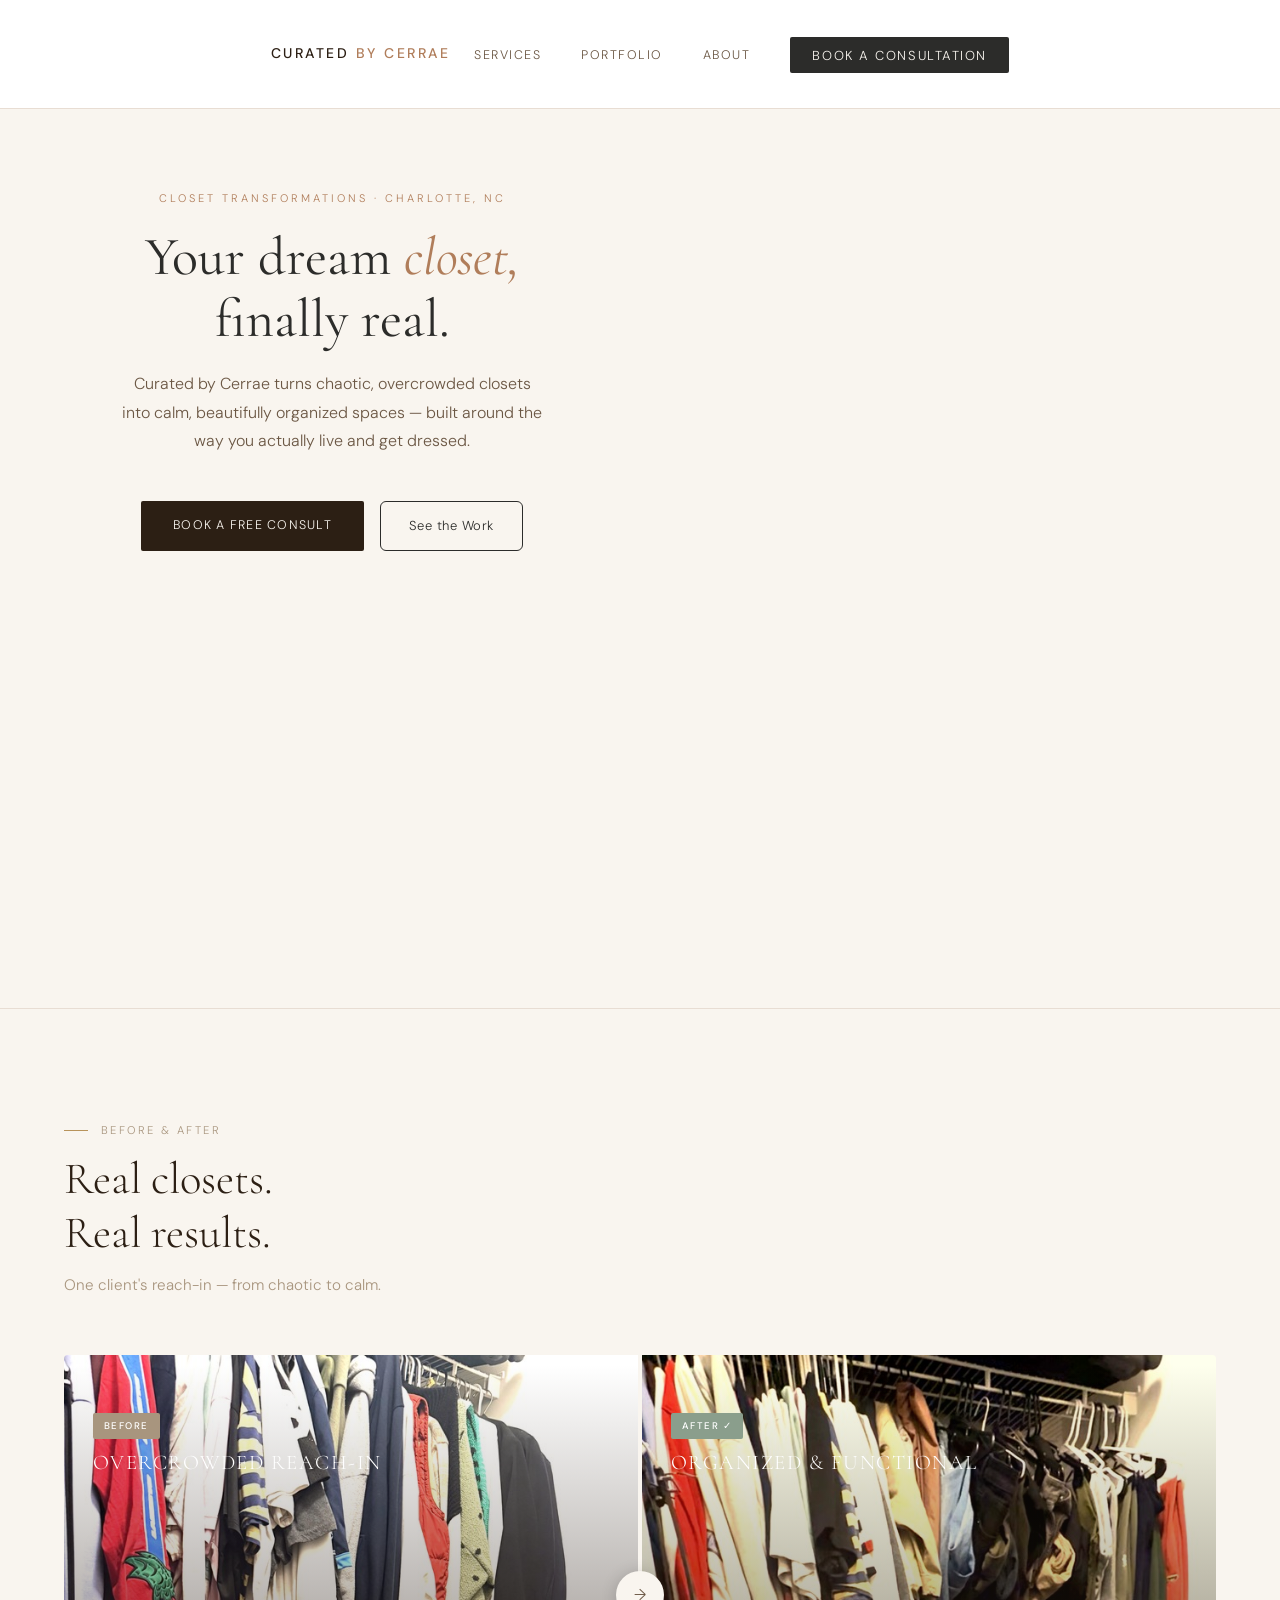
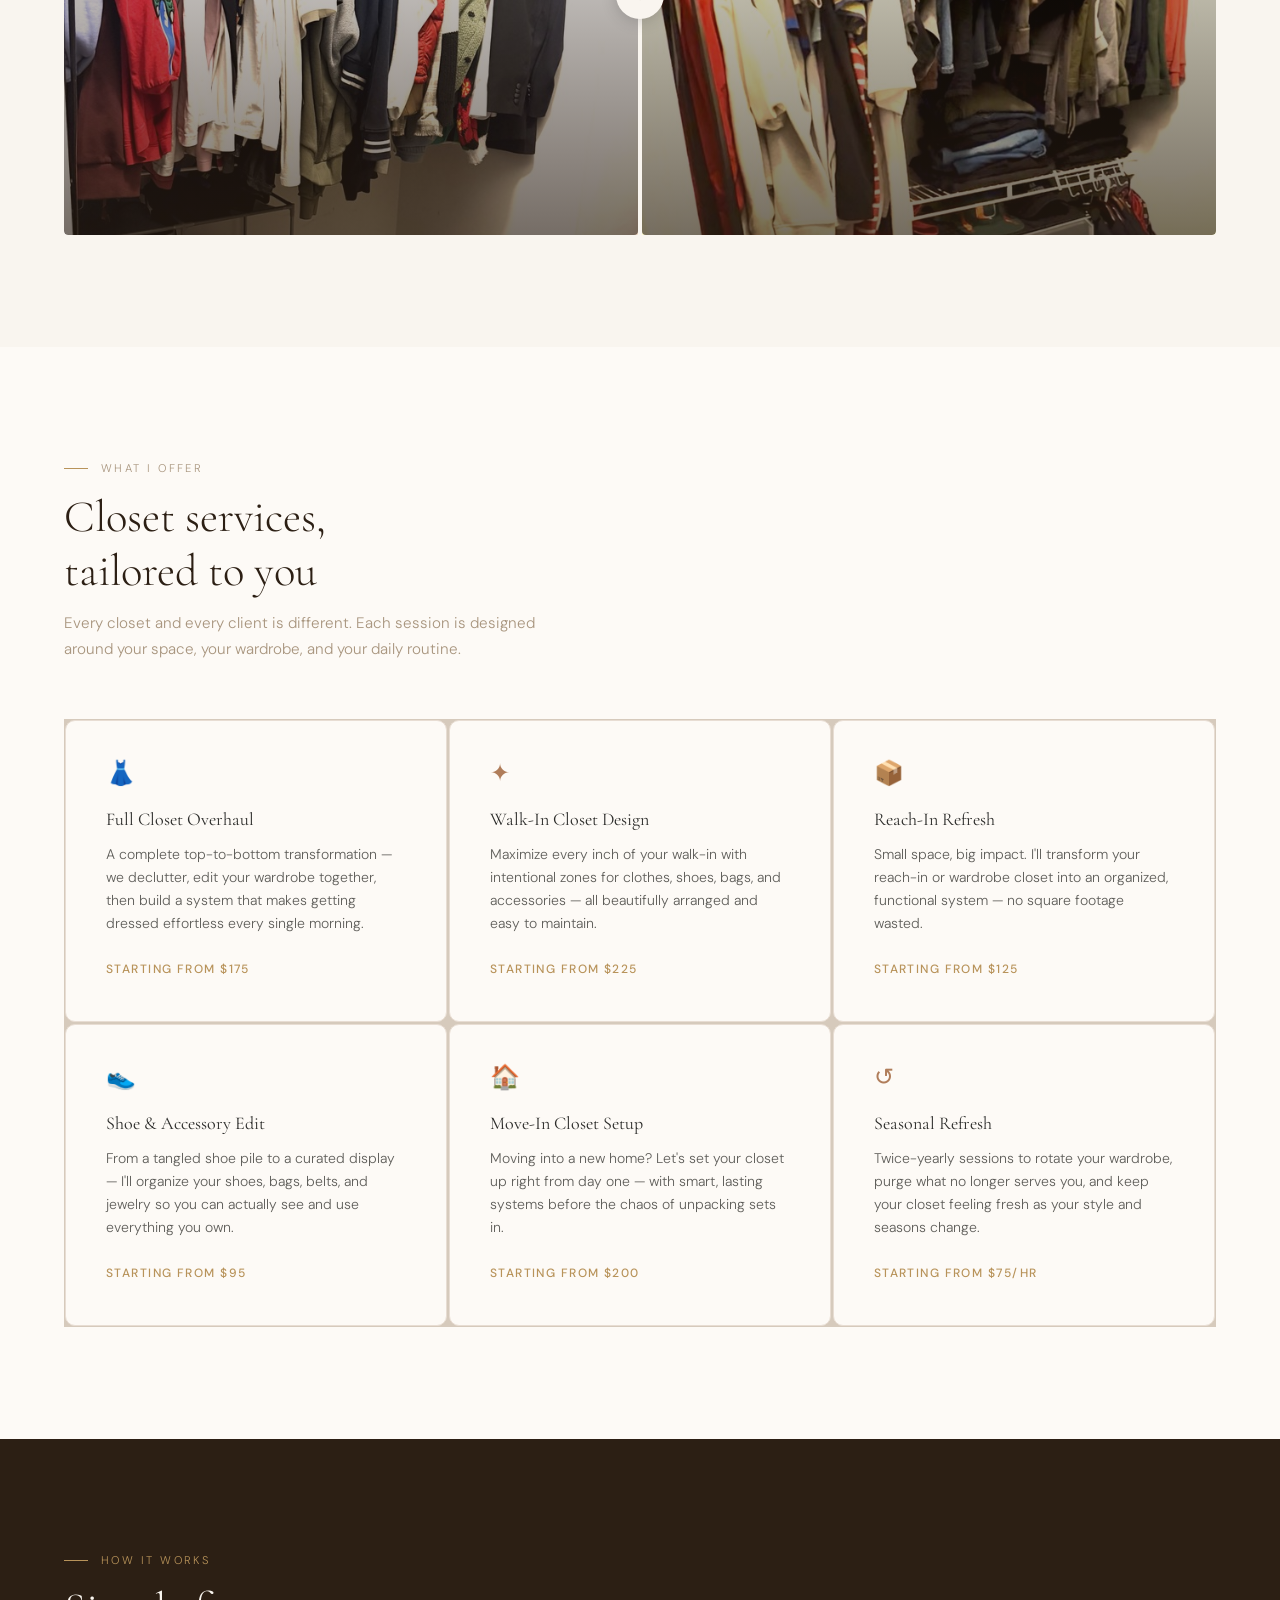
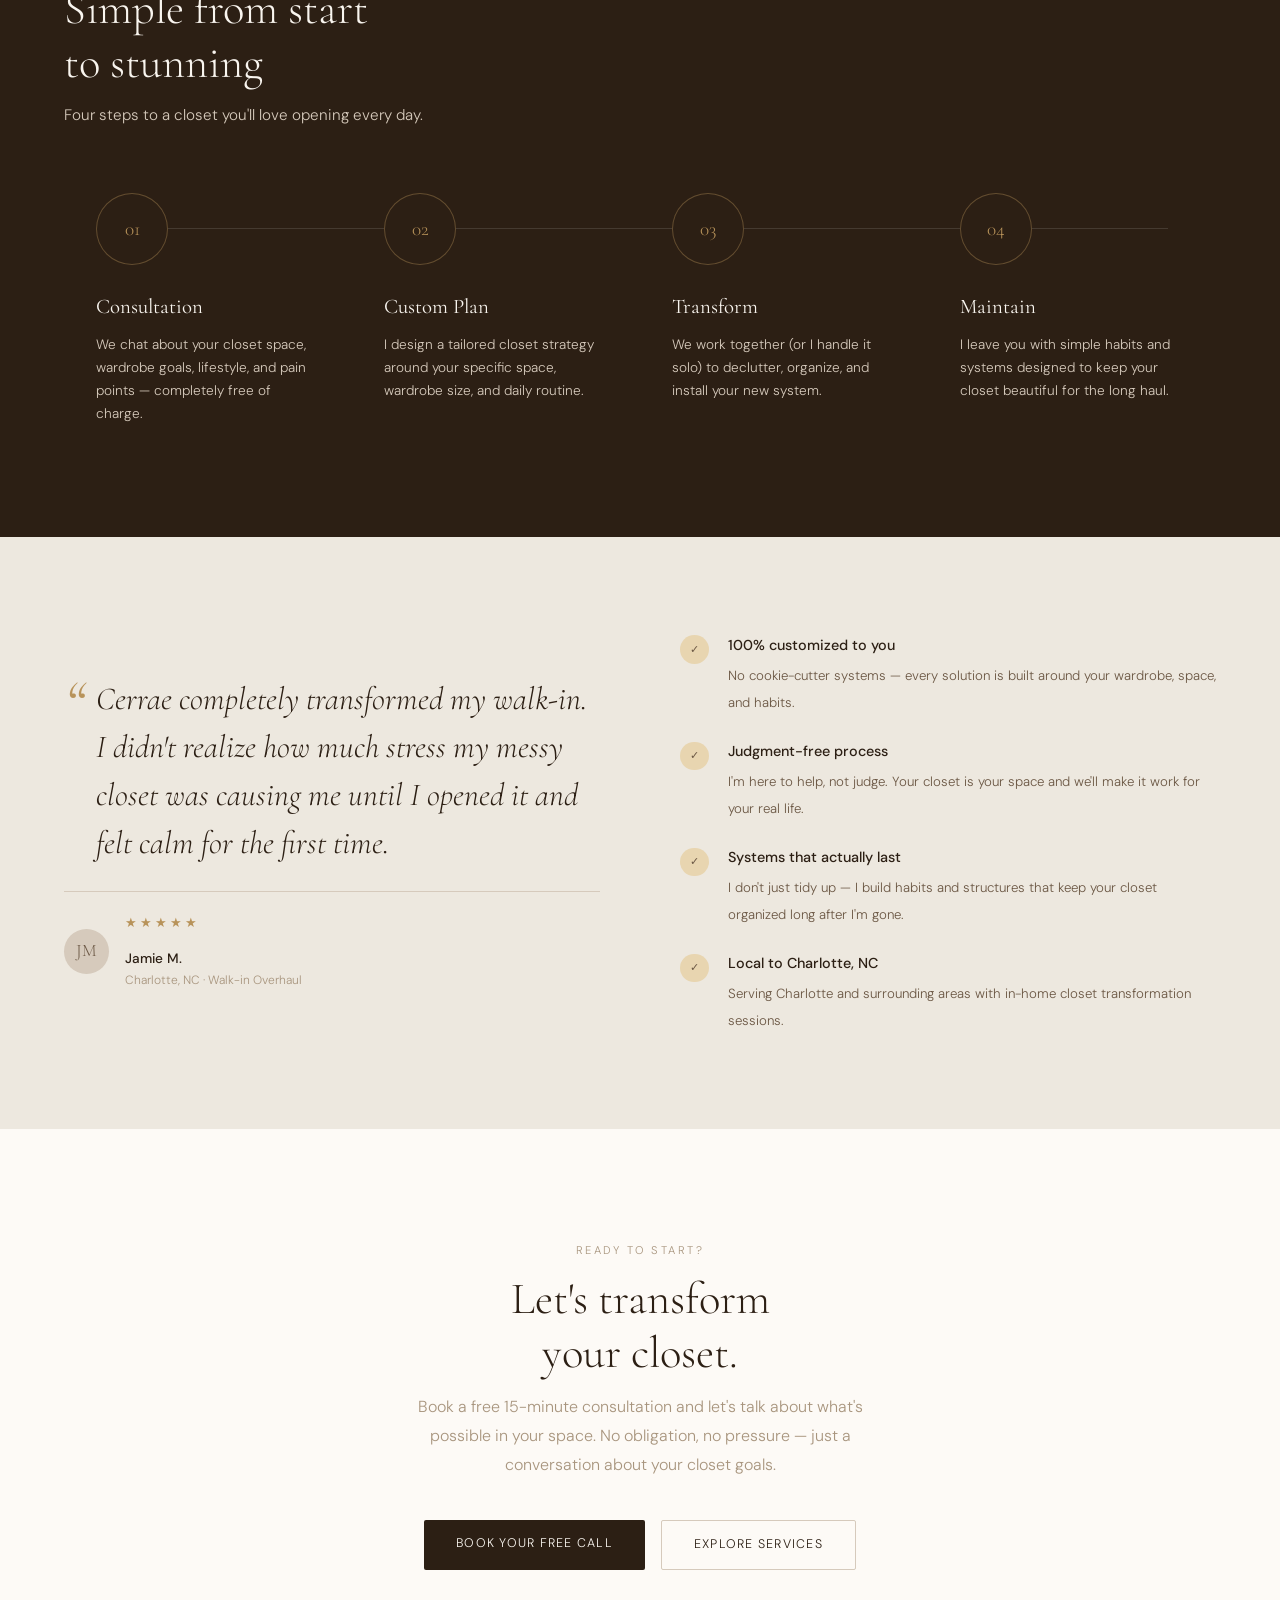
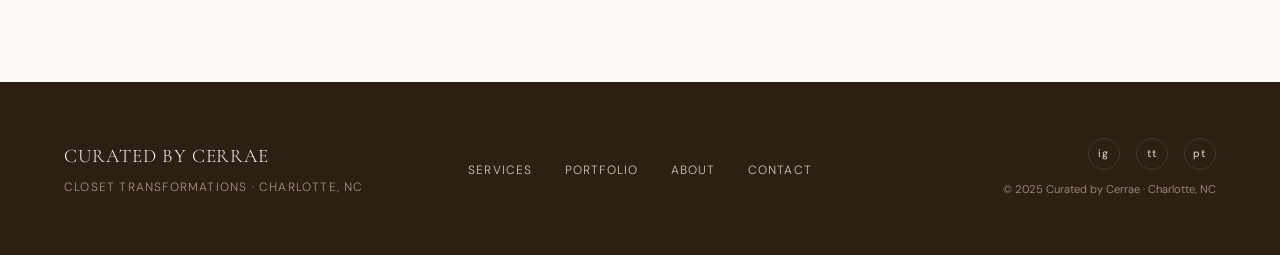
==== commit 7dd915d1: "Update index.html" ====
--- a/index.html
+++ b/index.html
@@ -55,15 +55,17 @@
       transition: border-color 0.3s;
     }
     nav.scrolled { border-color: var(--sand); }
-    .nav-logo {
+    .logo {
       margin-right: auto;
-      font-family: var(--font-display);
-      font-size: 1.15rem;
-      font-weight: 400;
-      letter-spacing: 0.06em;
+      font-family: var(--font-body);
+      font-size: 14px;
+      font-weight: 500;
+      letter-spacing: 2.5px;
+      text-transform: uppercase;
       color: var(--espresso);
       text-decoration: none;
     }
+    .logo span { color: var(--brand); }
     .nav-links { display: flex; gap: 2.5rem; list-style: none; }
     .nav-links a {
       font-size: 0.78rem;
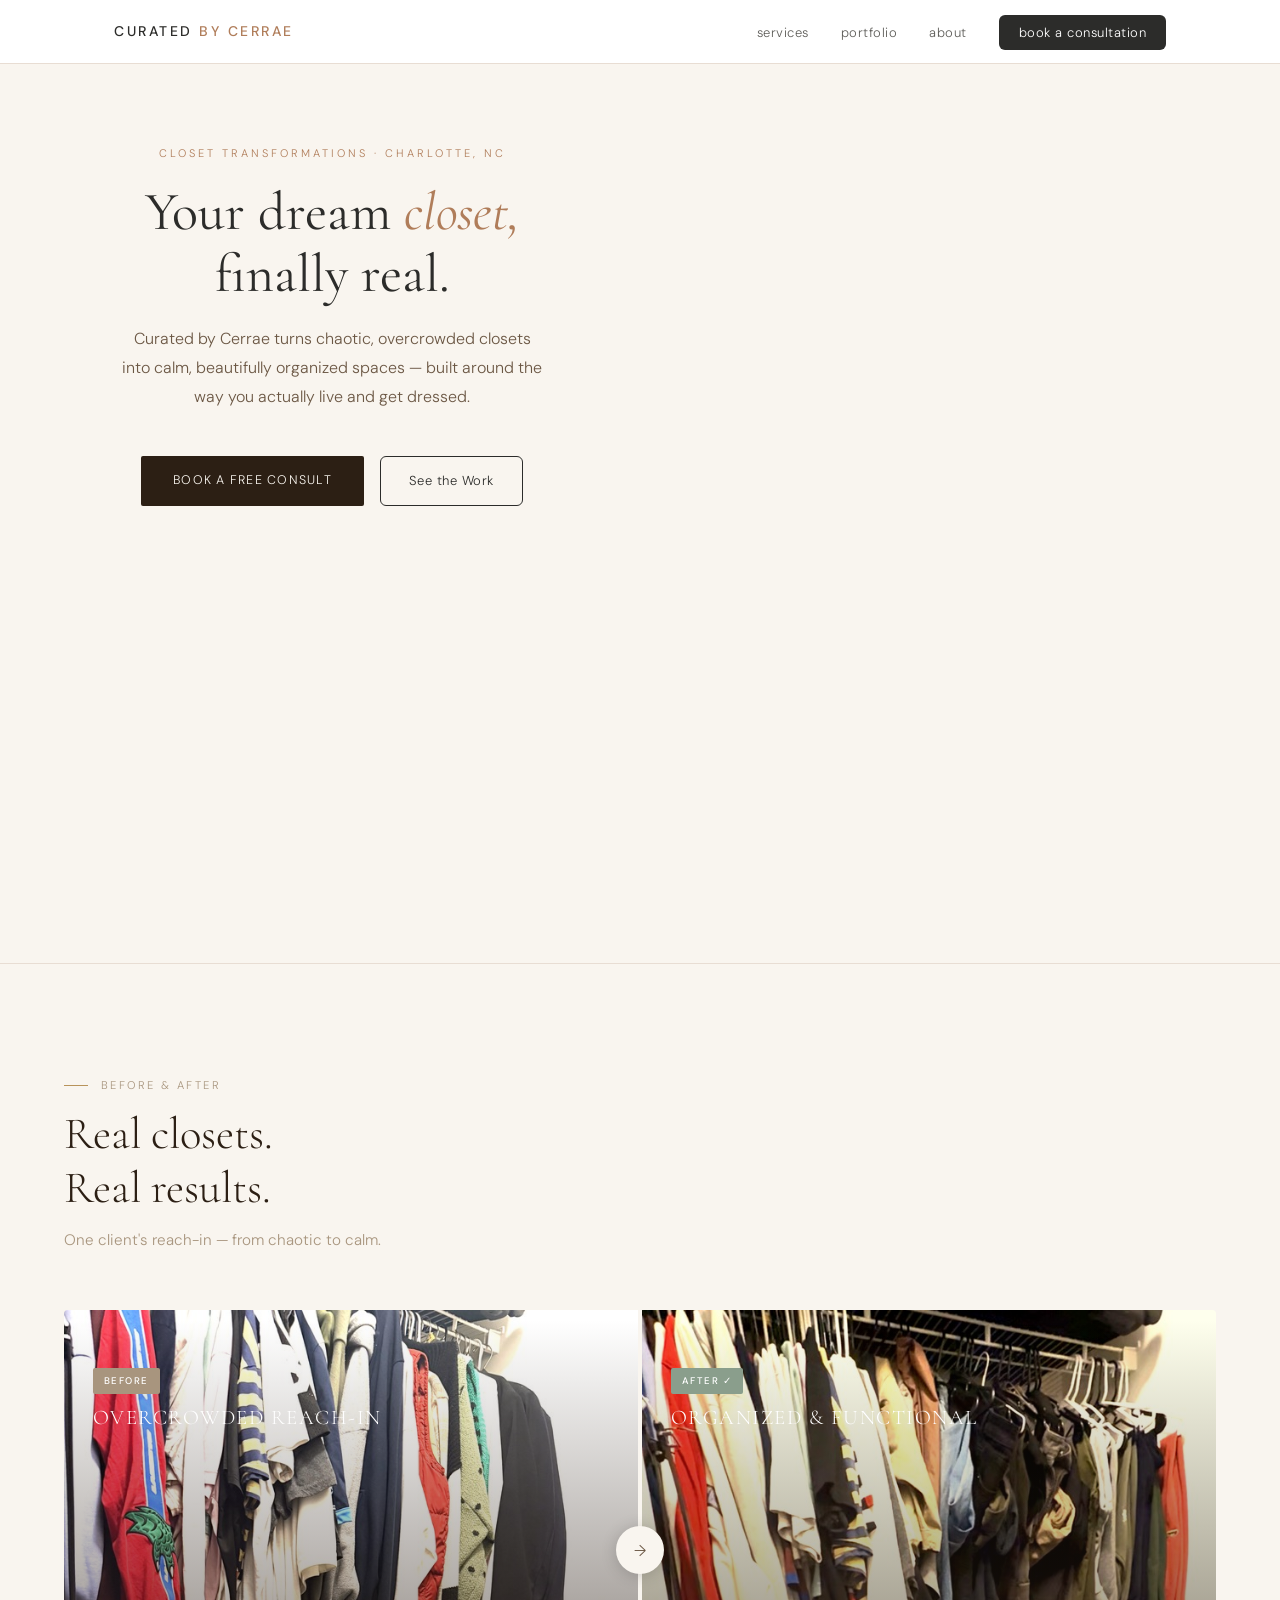
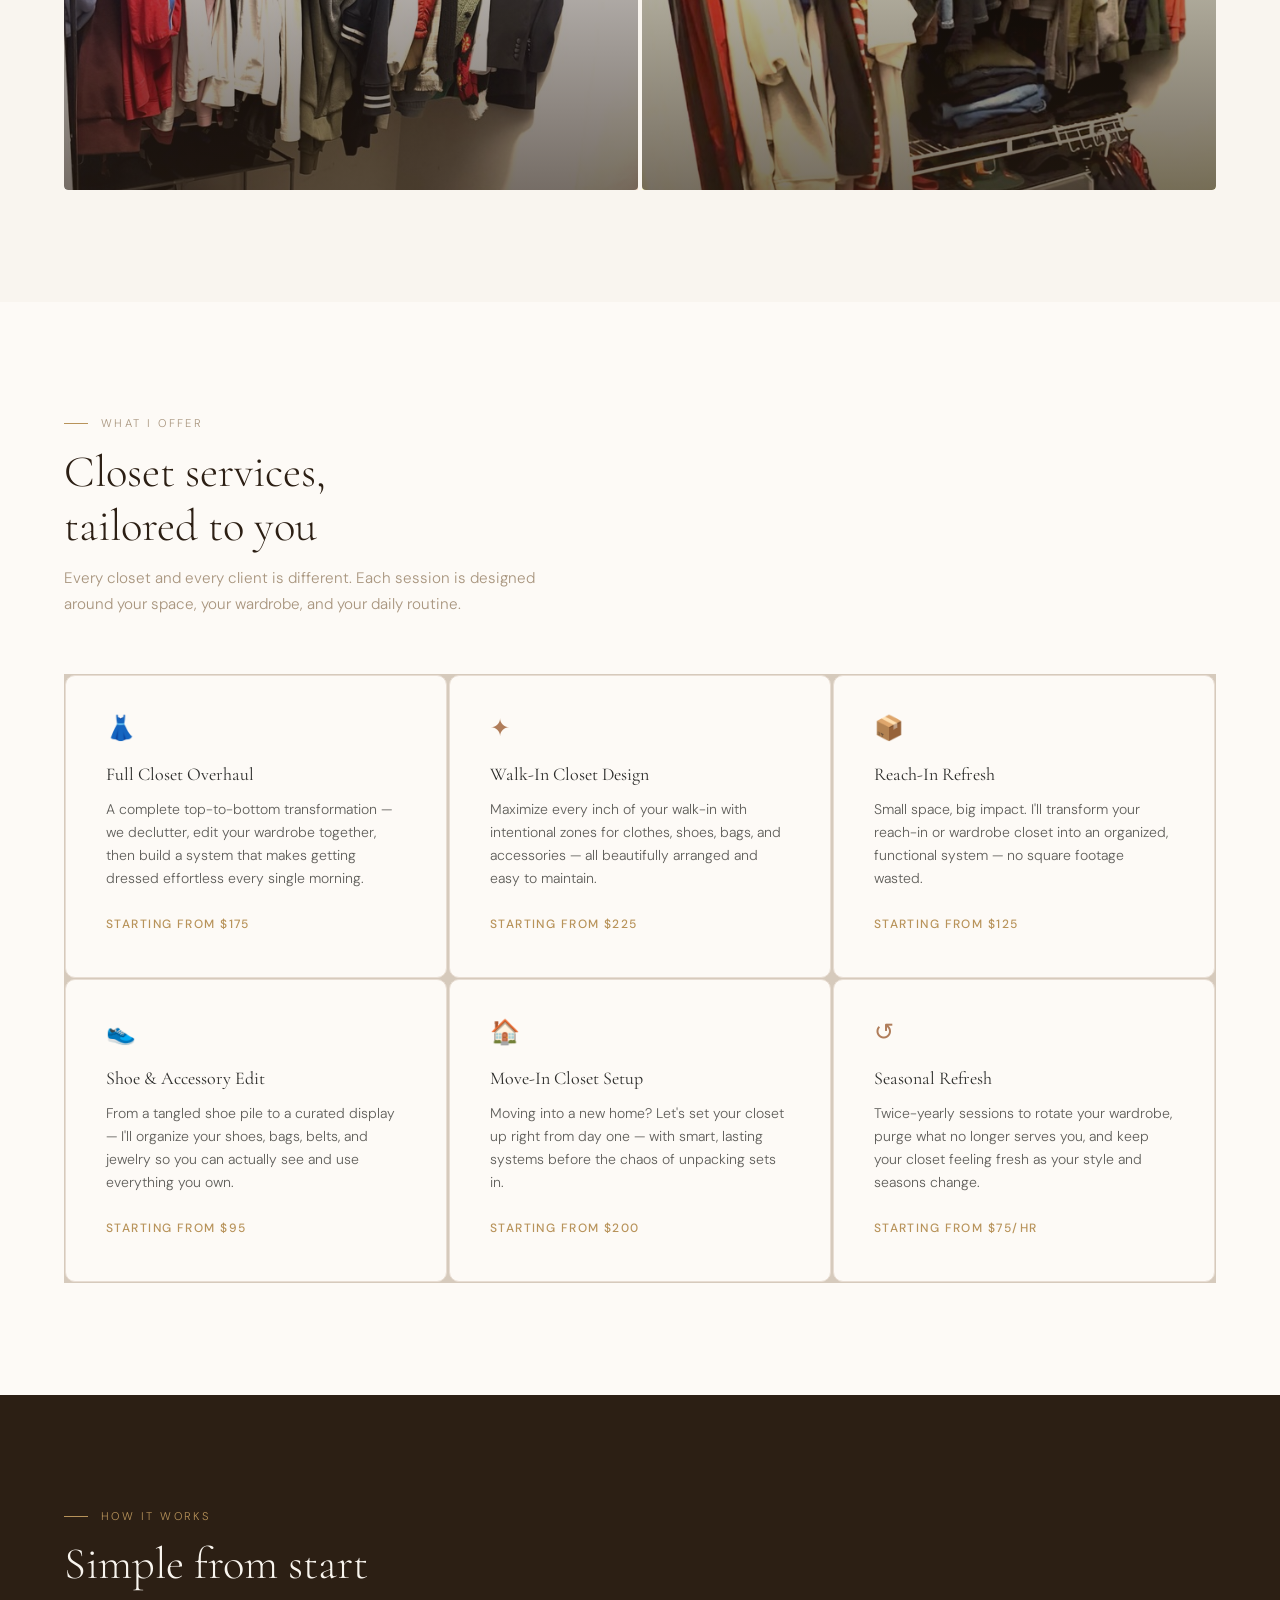
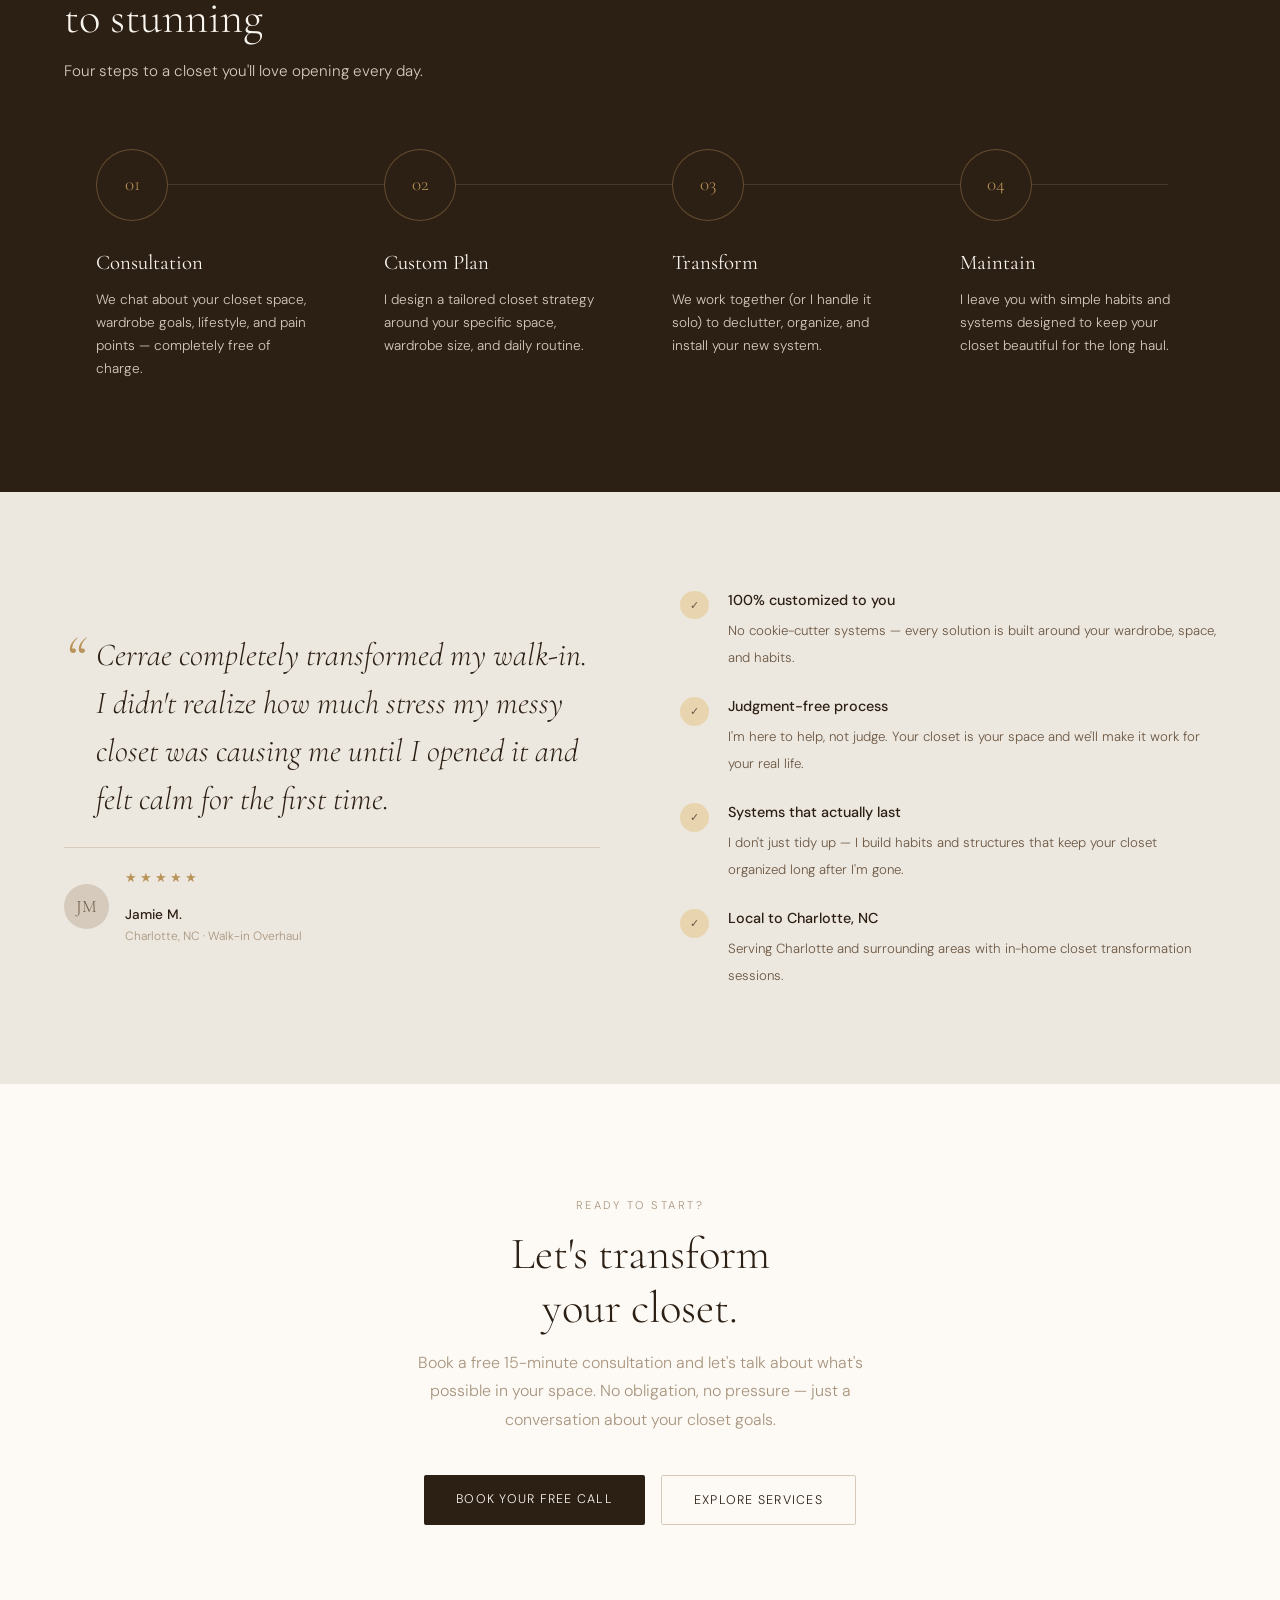
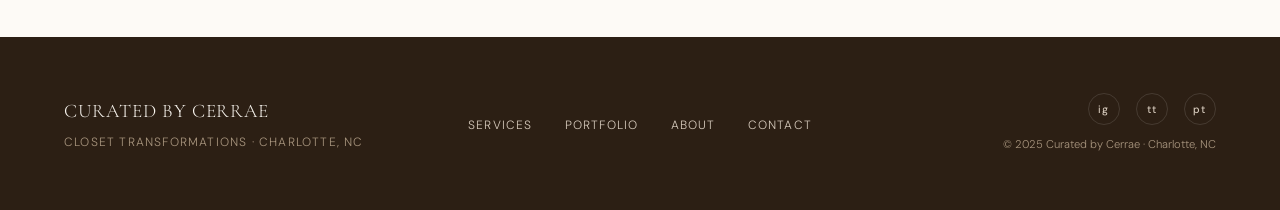
==== commit 9abc162c: "Update index.html" ====
--- a/index.html
+++ b/index.html
@@ -40,54 +40,7 @@
       overflow-x: hidden;
     }
 
-    /* ── NAV ── */
-    nav {
-      position: fixed;
-      top: 0; left: 0; right: 0;
-      z-index: 100;
-      display: flex;
-      align-items: center;
-      justify-content: space-between;
-      padding: 1.4rem 4rem;
-      background: rgba(249,245,239,0.92);
-      backdrop-filter: blur(12px);
-      border-bottom: 1px solid transparent;
-      transition: border-color 0.3s;
-    }
-    nav.scrolled { border-color: var(--sand); }
-    .logo {
-      margin-right: auto;
-      font-family: var(--font-body);
-      font-size: 14px;
-      font-weight: 500;
-      letter-spacing: 2.5px;
-      text-transform: uppercase;
-      color: var(--espresso);
-      text-decoration: none;
-    }
-    .logo span { color: var(--brand); }
-    .nav-links { display: flex; gap: 2.5rem; list-style: none; }
-    .nav-links a {
-      font-size: 0.78rem;
-      letter-spacing: 0.12em;
-      text-transform: uppercase;
-      color: var(--walnut);
-      text-decoration: none;
-      transition: color 0.2s;
-    }
-    .nav-links a:hover { color: var(--espresso); }
-    .nav-cta {
-      font-size: 0.78rem;
-      letter-spacing: 0.1em;
-      text-transform: uppercase;
-      background: var(--espresso);
-      color: var(--cream) !important;
-      padding: 0.6rem 1.4rem;
-      border-radius: 2px;
-      text-decoration: none;
-      transition: background 0.2s;
-    }
-    .nav-cta:hover { background: var(--walnut) !important; }
+    /* nav styles handled by style.css */
 
     /* ── HERO ── */
     .hero {
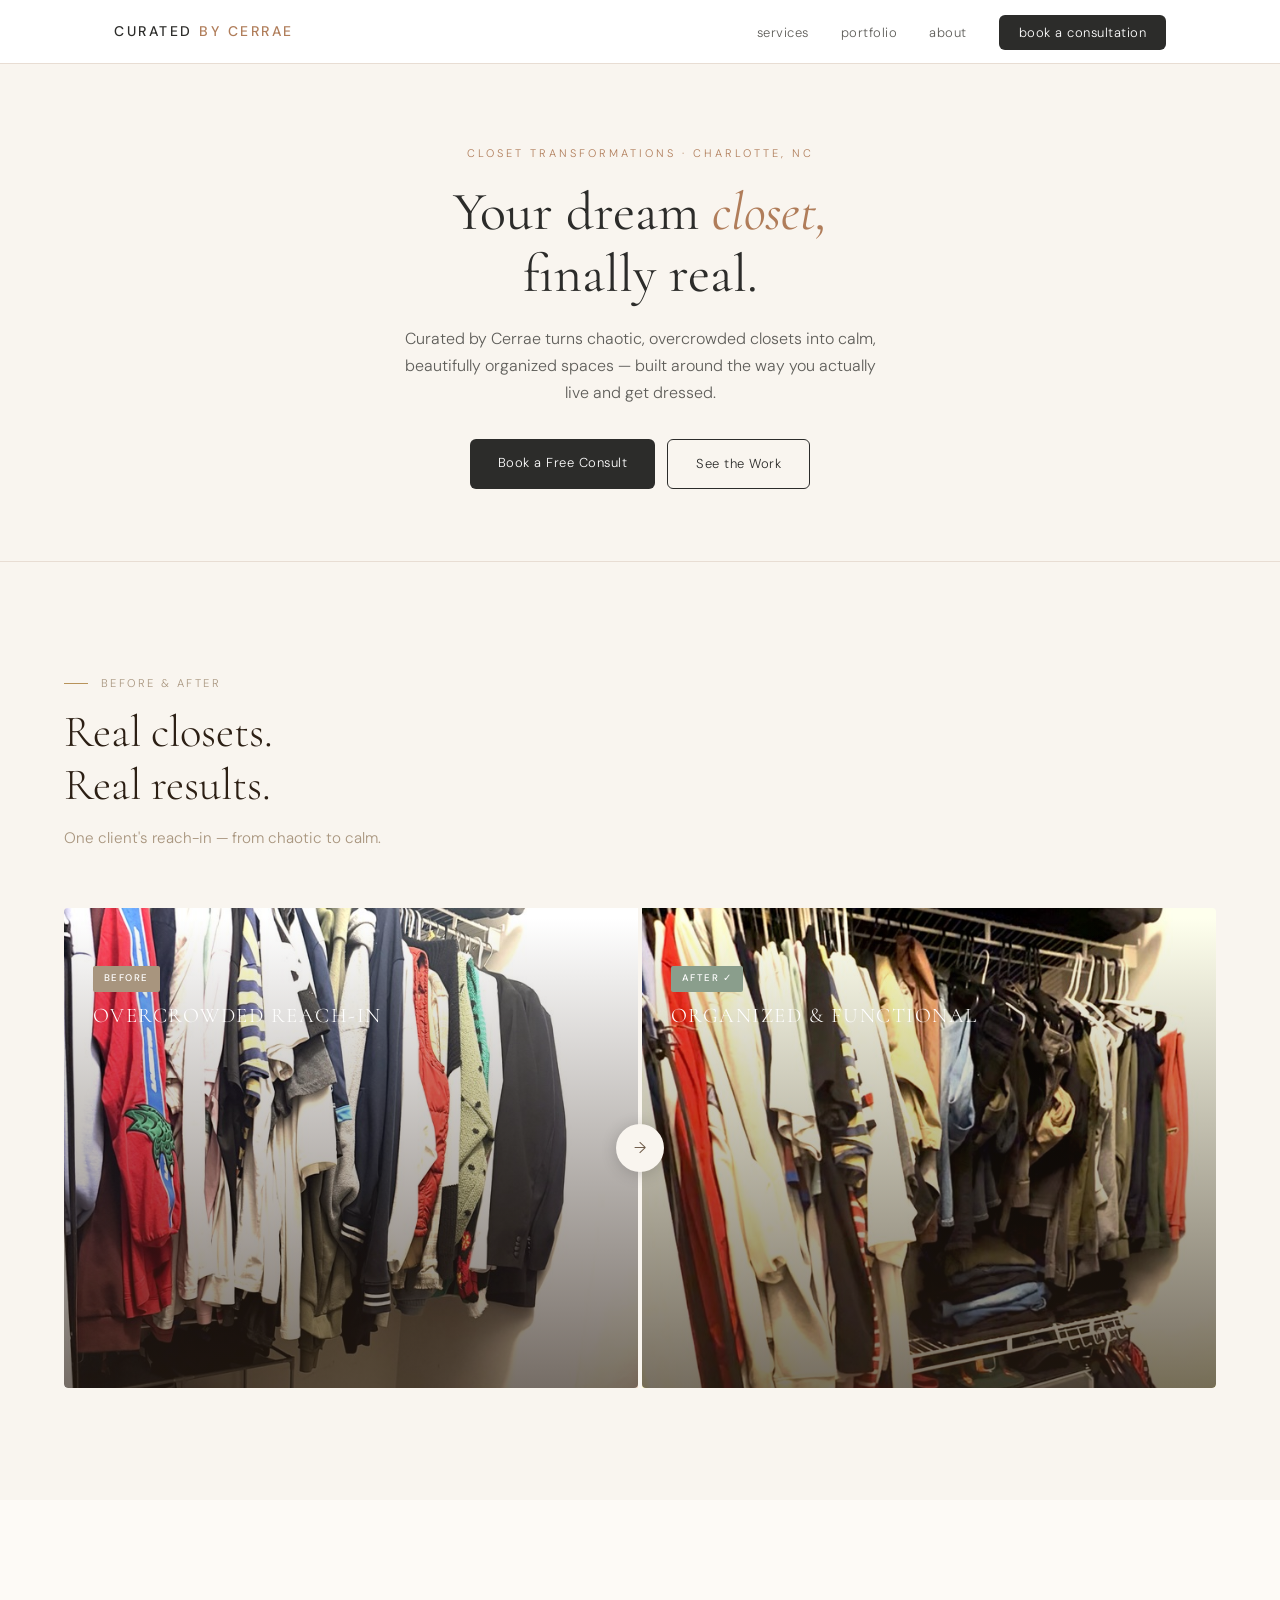
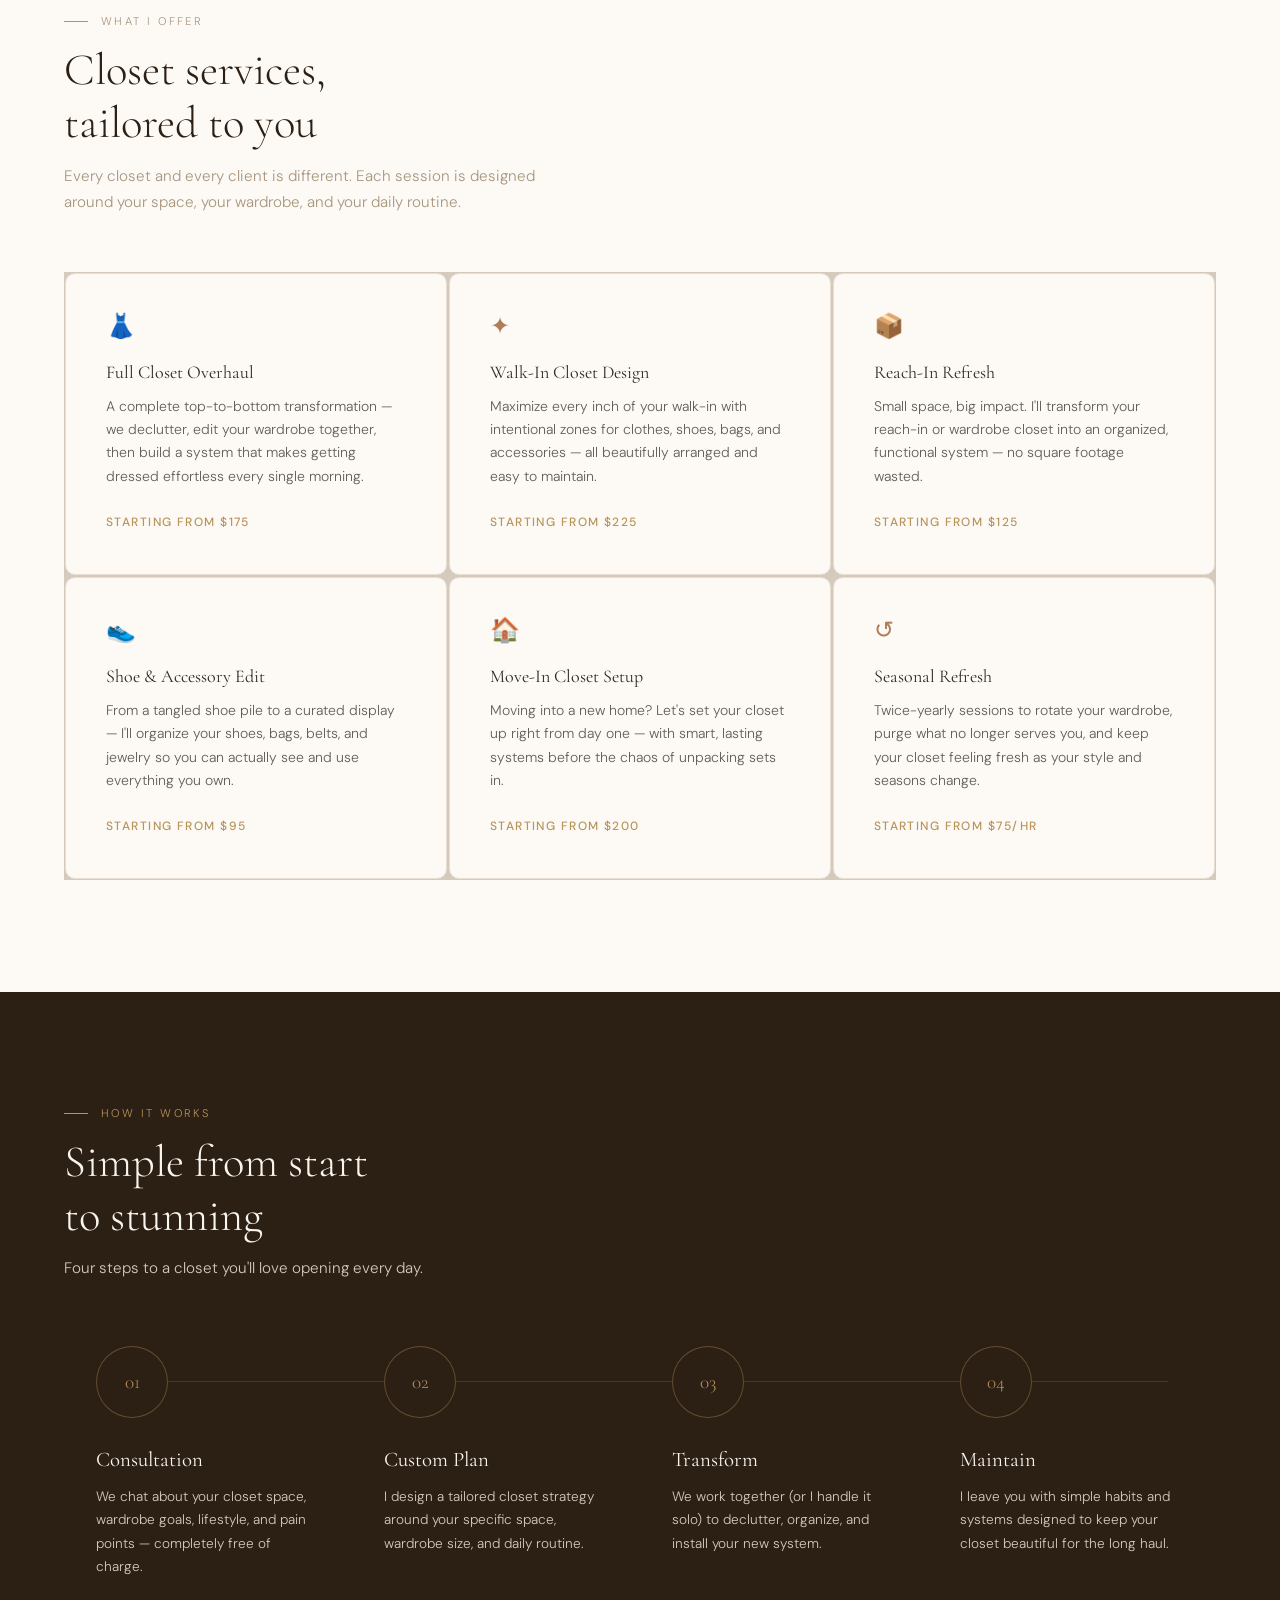
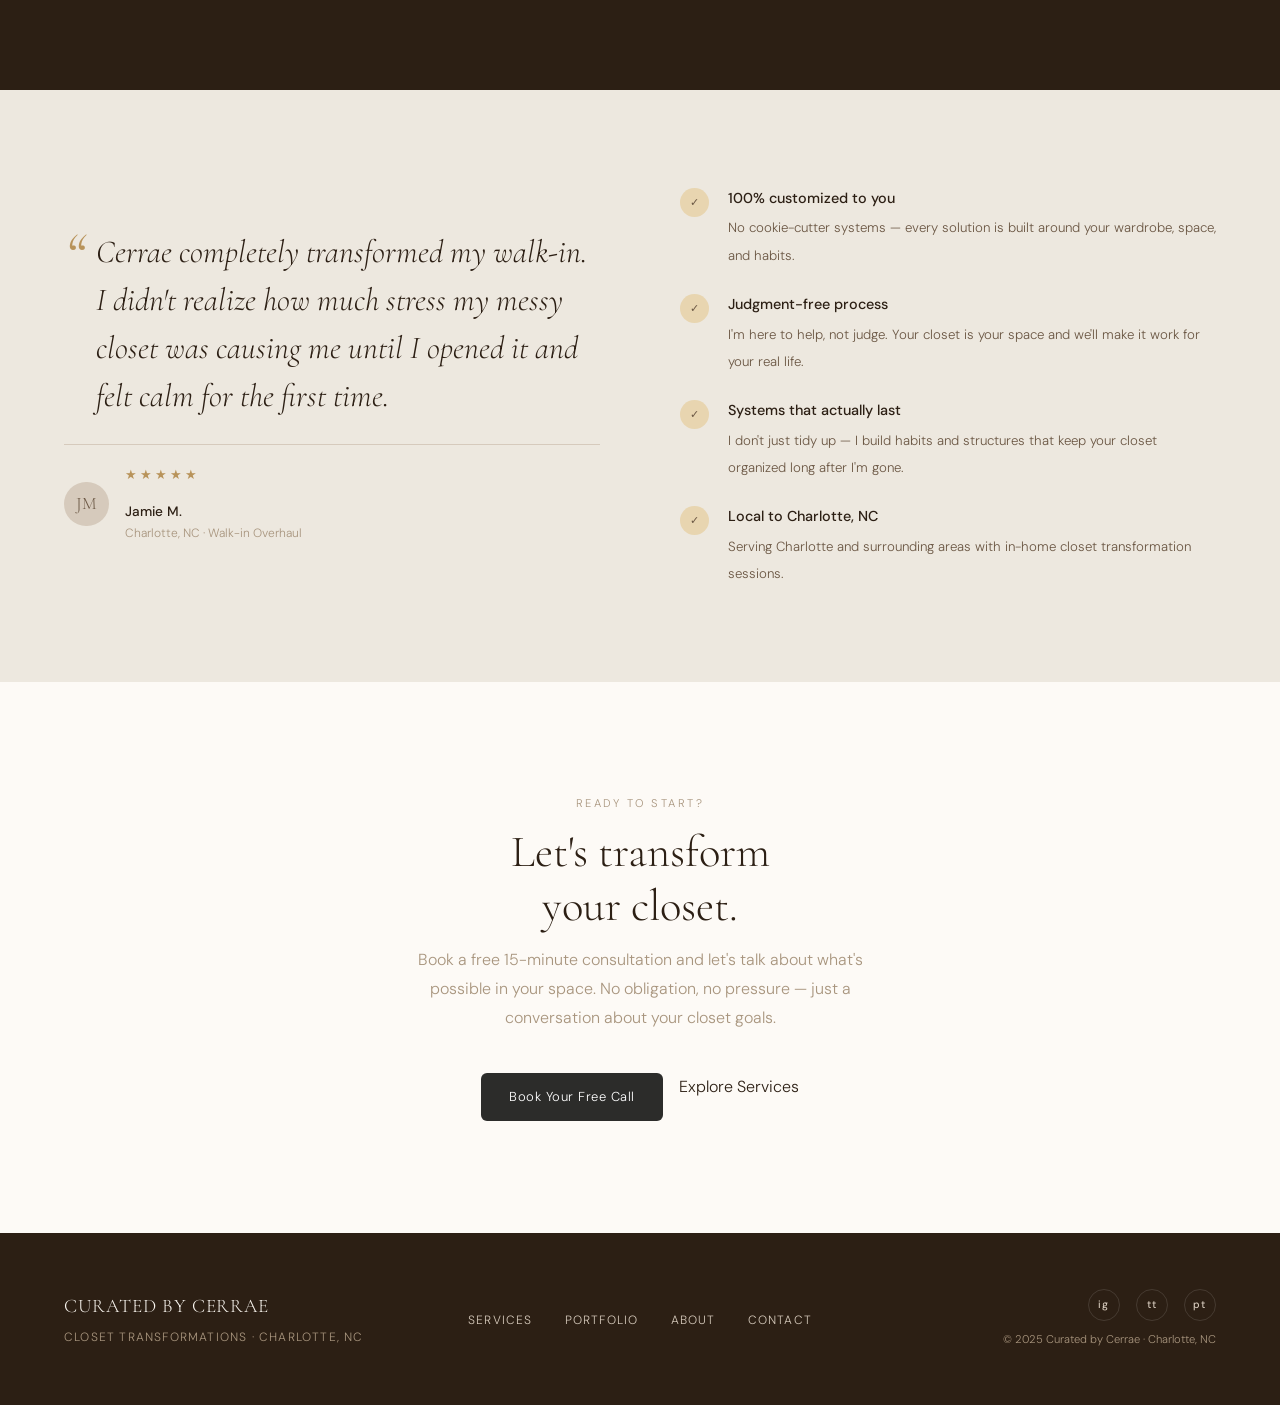
==== commit 6443937b: "Update index.html" ====
--- a/index.html
+++ b/index.html
@@ -41,138 +41,6 @@
     }
 
     /* nav styles handled by style.css */
-
-    /* ── HERO ── */
-    .hero {
-      min-height: 100vh;
-      display: grid;
-      grid-template-columns: 1fr 1fr;
-      padding-top: 80px;
-    }
-    .hero-left {
-      display: flex;
-      flex-direction: column;
-      justify-content: center;
-      padding: 6rem 4rem;
-      position: relative;
-    }
-    .hero-left::after {
-      content: '';
-      position: absolute;
-      right: 0; top: 10%; bottom: 10%;
-      width: 1px;
-      background: var(--sand);
-    }
-    .hero-eyebrow {
-      font-size: 0.72rem;
-      letter-spacing: 0.2em;
-      text-transform: uppercase;
-      color: var(--taupe);
-      margin-bottom: 1.5rem;
-      display: flex;
-      align-items: center;
-      gap: 0.8rem;
-    }
-    .hero-eyebrow::before {
-      content: '';
-      width: 2rem; height: 1px;
-      background: var(--gold);
-      display: block;
-    }
-    .hero-title {
-      font-family: var(--font-display);
-      font-size: clamp(3rem, 5vw, 5.5rem);
-      font-weight: 300;
-      line-height: 1.1;
-      color: var(--espresso);
-      margin-bottom: 1.8rem;
-    }
-    .hero-title em { font-style: italic; color: var(--walnut); }
-    .hero-sub {
-      font-size: 1rem;
-      color: var(--walnut);
-      max-width: 420px;
-      margin-bottom: 2.8rem;
-      line-height: 1.8;
-    }
-    .hero-btns { display: flex; gap: 1rem; flex-wrap: wrap; }
-    .btn-primary {
-      background: var(--espresso);
-      color: var(--cream);
-      padding: 0.85rem 2rem;
-      font-family: var(--font-body);
-      font-size: 0.78rem;
-      letter-spacing: 0.1em;
-      text-transform: uppercase;
-      text-decoration: none;
-      border-radius: 2px;
-      transition: background 0.2s;
-    }
-    .btn-primary:hover { background: var(--walnut); }
-    .btn-secondary {
-      color: var(--espresso);
-      padding: 0.85rem 2rem;
-      font-family: var(--font-body);
-      font-size: 0.78rem;
-      letter-spacing: 0.1em;
-      text-transform: uppercase;
-      text-decoration: none;
-      border: 1px solid var(--sand);
-      border-radius: 2px;
-      transition: border-color 0.2s;
-    }
-    .btn-secondary:hover { border-color: var(--espresso); }
-    .hero-stats {
-      display: flex;
-      gap: 2.5rem;
-      margin-top: 3.5rem;
-      padding-top: 2rem;
-      border-top: 1px solid var(--linen);
-    }
-    .stat-num {
-      font-family: var(--font-display);
-      font-size: 2rem;
-      font-weight: 300;
-      color: var(--espresso);
-      display: block;
-    }
-    .stat-label {
-      font-size: 0.7rem;
-      letter-spacing: 0.12em;
-      text-transform: uppercase;
-      color: var(--taupe);
-    }
-    .hero-right { position: relative; overflow: hidden; }
-    .hero-right img {
-      width: 100%; height: 100%;
-      object-fit: cover;
-      object-position: center top;
-      display: block;
-    }
-    .hero-img-label {
-      position: absolute;
-      bottom: 2.5rem; left: 2.5rem;
-      background: rgba(249,245,239,0.9);
-      backdrop-filter: blur(8px);
-      padding: 0.7rem 1rem;
-      font-size: 0.65rem;
-      letter-spacing: 0.1em;
-      text-transform: uppercase;
-      color: var(--taupe);
-      border-left: 2px solid var(--gold);
-    }
-    .hero-badge {
-      position: absolute;
-      top: 1.2rem; right: 1.2rem;
-      background: var(--gold);
-      color: #fff;
-      padding: 0.4rem 0.9rem;
-      font-size: 0.65rem;
-      letter-spacing: 0.12em;
-      text-transform: uppercase;
-      border-radius: 2px;
-      font-weight: 500;
-    }
 
     /* ── SECTION SHARED ── */
     .section-label {
@@ -485,9 +353,7 @@
       nav { padding: 1.2rem 1.8rem; }
       .nav-links { display: none; }
       .hero { grid-template-columns: 1fr; }
-      .hero-left { padding: 5rem 2rem 3rem; }
-      .hero-left::after { display: none; }
-      .hero-right { min-height: 320px; }
+
       .services, .ba-section, .process, .testimonial-band, .cta-section { padding: 5rem 2rem; }
       .services-grid { grid-template-columns: 1fr; }
       .process-steps { grid-template-columns: 1fr 1fr; gap: 2.5rem; }
